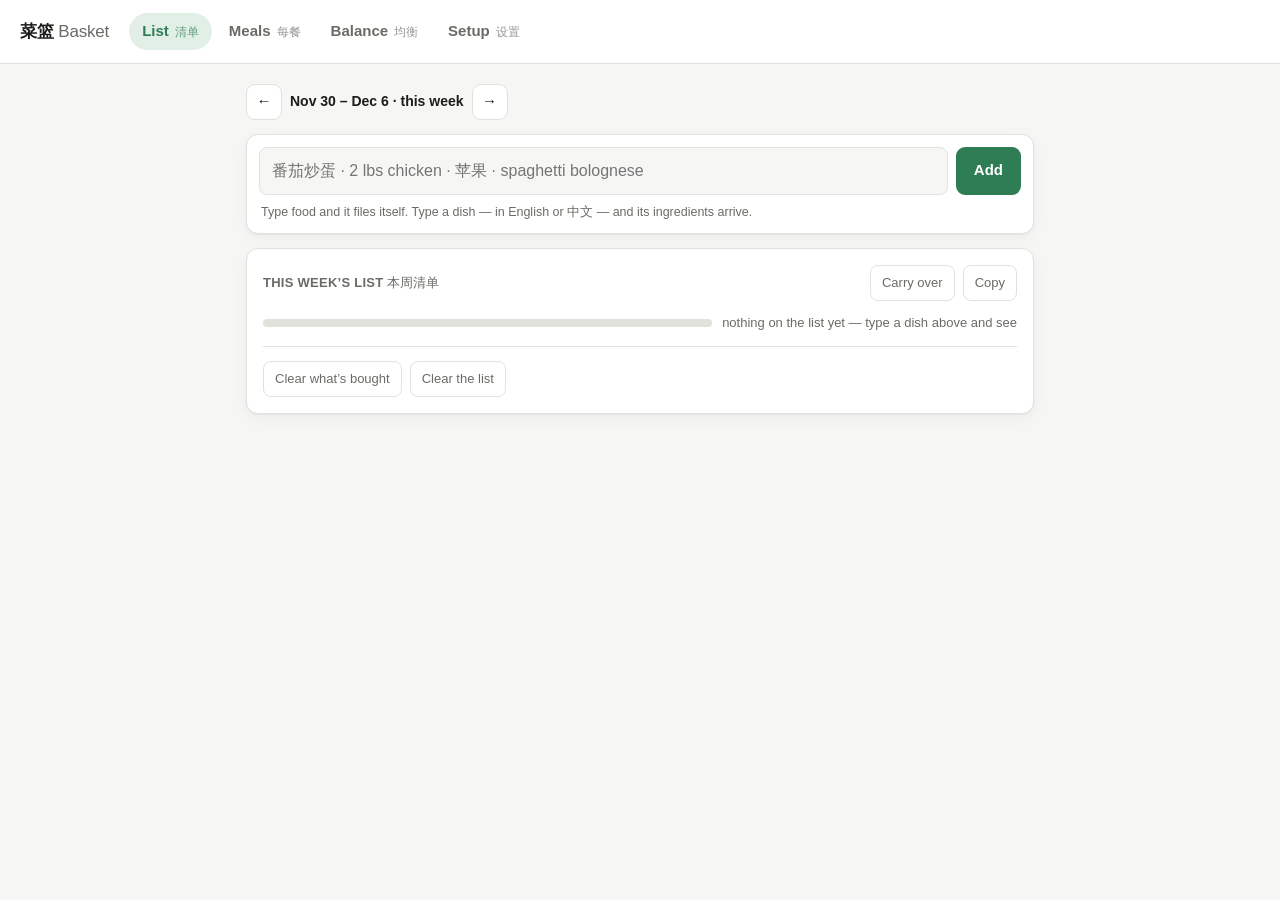
==== grocery/basket-standalone.html @ 5fa89d5d "Add 菜篮 Basket: a self-sorting weekly grocery list with meal balance A phone-first grocery list that " ====
<!doctype html>
<html lang="en">
<head>
<meta charset="utf-8">
<meta name="viewport" content="width=device-width, initial-scale=1, viewport-fit=cover">
<meta name="theme-color" content="#f6f6f4">
<title>菜篮 Basket — weekly grocery list &amp; balance</title>
<style>
/* ── tokens ─────────────────────────────────────────────── */
:root {
  color-scheme: light dark;
  --bg:        #f6f6f4;
  --panel:     #ffffff;
  --ink:       #1c1c1a;
  --ink-soft:  #6b6b66;
  --line:      #e2e2dd;
  --accent:    #2f7d55;
  --accent-sf: #e2efe7;
  --good:      #3f8f66;
  --warn:      #b8860b;
  --bad:       #b4453c;
  --radius:    12px;
  --shadow:    0 1px 2px rgba(0,0,0,.05), 0 4px 16px rgba(0,0,0,.04);
  --tabh:      0px;
}
@media (prefers-color-scheme: dark) {
  :root {
    --bg:       #12140f;
    --panel:    #1b1d18;
    --ink:      #eceade;
    --ink-soft: #97998d;
    --line:     #31342b;
    --accent:   #6fc292;
    --accent-sf:#22301f;
    --good:     #6fbf92;
    --warn:     #d9ae4a;
    --bad:      #e0776c;
    --shadow:   0 1px 2px rgba(0,0,0,.3), 0 4px 16px rgba(0,0,0,.25);
  }
}

* { box-sizing: border-box; }
body {
  margin: 0;
  background: var(--bg);
  color: var(--ink);
  font: 15px/1.5 ui-sans-serif, -apple-system, "Segoe UI", Inter, "PingFang SC",
        "Hiragino Sans GB", "Microsoft YaHei", Roboto, sans-serif;
  -webkit-font-smoothing: antialiased;
  -webkit-text-size-adjust: 100%;
}
.zh { color: var(--ink-soft); font-weight: 400; }

/* ── top bar ────────────────────────────────────────────── */
.topbar {
  display: flex; align-items: center; gap: 20px;
  padding: 13px 20px;
  border-bottom: 1px solid var(--line);
  background: var(--panel);
  position: sticky; top: 0; z-index: 20;
}
.brand { font-weight: 650; letter-spacing: -.01em; font-size: 17px; }
.brand span { color: var(--ink-soft); font-weight: 500; }
.tabs { display: flex; gap: 4px; }
.tab {
  border: 0; background: transparent; color: var(--ink-soft);
  padding: 7px 13px; border-radius: 999px; cursor: pointer;
  font: inherit; font-weight: 500; display: flex; align-items: baseline; gap: 6px;
}
.tab i { font-style: normal; font-size: 12px; opacity: .7; }
.tab:hover { color: var(--ink); background: var(--bg); }
.tab.is-active { background: var(--accent-sf); color: var(--accent); }

main { max-width: 820px; margin: 0 auto; padding: 20px 16px calc(90px + var(--tabh)); }
.view { display: none; }
.view.is-active { display: block; }

/* ── shared bits ────────────────────────────────────────── */
.card {
  background: var(--panel);
  border: 1px solid var(--line);
  border-radius: var(--radius);
  padding: 16px;
  margin-bottom: 14px;
  box-shadow: var(--shadow);
}
.cardhead {
  display: flex; align-items: center; justify-content: space-between;
  gap: 10px; margin-bottom: 12px; flex-wrap: wrap;
}
.cardhead h2 {
  margin: 0; font-size: 13px; font-weight: 600; letter-spacing: .02em;
  text-transform: uppercase; color: var(--ink-soft);
}
.cardhead h2 .zh { text-transform: none; letter-spacing: 0; }
.cardhead-actions { display: flex; gap: 8px; flex-wrap: wrap; align-items: center; }
.listfoot { margin-top: 14px; padding-top: 14px; border-top: 1px solid var(--line); }
h1 { font-size: 22px; margin: 0; letter-spacing: -.02em; }
.sub { color: var(--ink-soft); margin: 4px 0 0; font-size: 14px; }
.muted { color: var(--ink-soft); font-size: 13px; }
.spacer { flex: 1; }
details summary { cursor: pointer; color: var(--ink-soft); font-size: 13px; }

button, input, textarea, select { font: inherit; color: inherit; }
input, select, textarea {
  background: var(--bg); border: 1px solid var(--line);
  border-radius: 8px; padding: 8px 10px;
}
.icon {
  width: 36px; height: 36px; border-radius: 9px; cursor: pointer; flex: none;
  border: 1px solid var(--line); background: var(--panel);
}
.icon:hover { background: var(--bg); }
.chip {
  border: 1px solid var(--line); background: var(--panel); color: var(--ink-soft);
  padding: 7px 13px; border-radius: 999px; cursor: pointer; font-weight: 500; font-size: 13px;
}
.chip:hover { color: var(--ink); }
.ghost {
  border: 1px solid var(--line); background: transparent; color: var(--ink-soft);
  padding: 7px 11px; border-radius: 8px; cursor: pointer; font-size: 13px; font-weight: 500;
}
.ghost:hover { color: var(--ink); background: var(--bg); }
.ghost.danger:hover { color: var(--bad); border-color: var(--bad); }
.filelabel { display: inline-block; }

.weeknav { display: flex; align-items: center; gap: 8px; margin-bottom: 14px; flex-wrap: wrap; }
.weeklabel { font-weight: 600; font-size: 14px; }
.dayhead { margin: 16px 0 14px; }

.bar { height: 8px; border-radius: 999px; background: var(--line); overflow: hidden; position: relative; }
.bar > i { display: block; height: 100%; border-radius: 999px; background: var(--accent); }
.bar > u {
  position: absolute; top: -2px; width: 2px; height: 12px;
  background: var(--ink-soft); opacity: .55; text-decoration: none;
}
.dot { width: 9px; height: 9px; border-radius: 50%; flex: none; background: var(--line); }
.gdot { width: 8px; height: 8px; border-radius: 50%; display: inline-block; flex: none; }

/* ── add bar ────────────────────────────────────────────── */
.addbar {
  background: var(--panel); border: 1px solid var(--line); border-radius: var(--radius);
  padding: 12px; margin-bottom: 14px; box-shadow: var(--shadow);
  position: sticky; top: 62px; z-index: 15;
}
.addrow { display: flex; gap: 8px; }
.addrow input { flex: 1; min-width: 0; font-size: 16px; padding: 11px 12px; }
.add {
  border: 0; background: var(--accent); color: #fff; font-weight: 600;
  padding: 0 18px; border-radius: 9px; cursor: pointer; flex: none;
}
.add:active { transform: translateY(1px); }
.addhint { margin: 8px 2px 0; font-size: 12.5px; color: var(--ink-soft); }
.suggests { display: flex; gap: 6px; overflow-x: auto; margin-top: 9px; padding-bottom: 2px; }
.suggests:empty { display: none; }
.sug {
  flex: none; display: flex; flex-direction: column; align-items: flex-start; gap: 1px;
  border: 1px solid var(--line); background: var(--bg); border-radius: 9px;
  padding: 6px 10px; cursor: pointer; line-height: 1.25; text-align: left;
}
.sug b { font-size: 13.5px; font-weight: 550; }
.sug i { font-style: normal; font-size: 11px; color: var(--ink-soft); }

/* ── the list ───────────────────────────────────────────── */
.listmeta { display: flex; align-items: center; gap: 10px; margin-bottom: 6px; }
.listmeta .bar { flex: 1; }
.aisle { margin-top: 16px; }
.aislehead {
  display: flex; align-items: baseline; gap: 7px;
  padding-bottom: 5px; border-bottom: 1px solid var(--line);
}
.aislehead h3 { margin: 0; font-size: 13px; font-weight: 650; letter-spacing: .01em; }
.aislehead .zh { font-size: 12px; }
.aislehead .count { margin-left: auto; font-size: 12px; color: var(--ink-soft); font-variant-numeric: tabular-nums; }

.items { list-style: none; margin: 0; padding: 0; }
.item {
  display: grid;
  grid-template-columns: 22px 1fr 64px 28px;
  gap: 9px; align-items: center;
  padding: 7px 0; border-bottom: 1px solid var(--line);
}
.item:last-child { border-bottom: 0; }
.item > input[type=checkbox] {
  width: 20px; height: 20px; padding: 0; accent-color: var(--accent); cursor: pointer;
}
.imid { min-width: 0; }
.iname {
  width: 100%; border: 0; background: transparent; padding: 3px 2px;
  font-weight: 500; border-radius: 6px;
}
.iname:focus { background: var(--bg); outline: 1px solid var(--line); }
.isub { display: flex; align-items: center; gap: 6px; flex-wrap: wrap; padding: 0 3px 2px; font-size: 12px; color: var(--ink-soft); }
.isub .from { font-style: italic; }
.isub .note { color: var(--accent); }
.iqty { width: 100%; text-align: right; padding: 5px 7px; font-size: 13px; }
.imore {
  width: 28px; height: 28px; border-radius: 7px; border: 1px solid transparent;
  background: transparent; color: var(--ink-soft); cursor: pointer; line-height: 1;
}
.imore:hover { border-color: var(--line); color: var(--ink); }
.item.is-got .iname { color: var(--ink-soft); text-decoration: line-through; }
.item.is-got .isub { opacity: .6; }

.ipanel { display: none; grid-column: 1 / -1; padding: 8px 0 10px; }
.ipanel.open { display: block; }
.prow { display: flex; align-items: center; gap: 10px; margin-bottom: 9px; flex-wrap: wrap; }
.prow > label { font-size: 12px; color: var(--ink-soft); width: 82px; flex: none; }
.prow select, .prow > input { flex: 1; min-width: 140px; font-size: 14px; }
.gchips { display: flex; gap: 5px; flex-wrap: wrap; flex: 1; }
.gchip {
  border: 1px solid var(--line); background: transparent; color: var(--ink-soft);
  border-radius: 999px; padding: 4px 9px; font-size: 12px; cursor: pointer;
}
.gchip.on { border-color: var(--gc); color: var(--gc); background: color-mix(in srgb, var(--gc) 12%, transparent); }

/* ── meals ──────────────────────────────────────────────── */
.daychips { display: flex; gap: 6px; overflow-x: auto; padding-bottom: 4px; }
.daychip {
  flex: 1 0 auto; min-width: 58px; display: flex; flex-direction: column; align-items: center; gap: 2px;
  border: 1px solid var(--line); background: var(--panel); border-radius: 10px;
  padding: 8px 6px; cursor: pointer;
}
.daychip b { font-size: 13px; font-weight: 600; }
.daychip i { font-style: normal; font-size: 11px; color: var(--ink-soft); }
.daychip .dots { display: flex; gap: 3px; margin-top: 2px; }
.daychip .dot { width: 6px; height: 6px; }
.daychip.is-today { border-color: var(--accent); }
.daychip.is-active { background: var(--accent-sf); border-color: transparent; }
.daychip.is-active b { color: var(--accent); }

.meal .badges { display: flex; gap: 5px; }
.badge {
  font-size: 11px; padding: 3px 8px; border-radius: 999px;
  border: 1px solid var(--line); color: var(--ink-soft);
}
.badge.on { border-color: var(--gc); color: var(--gc); background: color-mix(in srgb, var(--gc) 12%, transparent); }
.entries { list-style: none; margin: 0; padding: 0; }
.entries:empty { display: none; }
.entry {
  display: grid; grid-template-columns: 1fr auto 30px 30px; gap: 6px; align-items: center;
  padding: 4px 0; border-bottom: 1px solid var(--line);
}
.etext { border: 0; background: transparent; padding: 5px 3px; border-radius: 6px; width: 100%; }
.etext:focus { background: var(--bg); outline: 1px solid var(--line); }
.edots { display: flex; gap: 3px; }
.edots .unknown { font-size: 11px; color: var(--ink-soft); }
.esmall {
  width: 28px; height: 28px; border-radius: 7px; border: 1px solid transparent;
  background: transparent; color: var(--ink-soft); cursor: pointer; line-height: 1; font-size: 15px;
}
.esmall:hover { border-color: var(--line); color: var(--ink); }
.mealadd { display: flex; gap: 7px; margin-top: 10px; }
.mealadd input { flex: 1; min-width: 0; font-size: 16px; }
.mealadd .add { padding: 0 15px; font-size: 17px; }

/* ── balance ────────────────────────────────────────────── */
.scorecard { display: flex; align-items: center; gap: 18px; }
.scorering {
  width: 92px; height: 92px; border-radius: 50%; flex: none; position: relative;
  display: grid; place-items: center;
  background: conic-gradient(var(--accent) calc(var(--p) * 1%), var(--line) 0);
}
.scorering::before {
  content: ""; position: absolute; width: 72px; height: 72px;
  border-radius: 50%; background: var(--panel);
}
.scorering span { position: relative; font-size: 20px; font-weight: 650; font-variant-numeric: tabular-nums; }
.scoretext { min-width: 0; }

.cats { display: flex; flex-direction: column; gap: 13px; }
.cat .catrow { display: flex; align-items: baseline; justify-content: space-between; gap: 10px; margin-bottom: 6px; }
.cat .catname { font-weight: 550; display: flex; align-items: center; gap: 7px; font-size: 14px; }
.cat .catnum { font-size: 12.5px; color: var(--ink-soft); font-variant-numeric: tabular-nums; white-space: nowrap; }
.cat .catnum b { color: var(--ink); }
.cat .delta { font-size: 12px; margin-top: 5px; }
.delta.over  { color: var(--good); }
.delta.under { color: var(--bad); }

.heat {
  display: grid; grid-template-columns: 40px repeat(7, 1fr); gap: 3px;
  font-variant-numeric: tabular-nums;
}
.hcol { font-size: 10.5px; color: var(--ink-soft); text-align: center; text-transform: uppercase; letter-spacing: .03em; }
.hcol.is-today { color: var(--accent); font-weight: 650; }
.hrow { font-size: 11px; color: var(--ink-soft); display: flex; align-items: center; }
.hcell {
  aspect-ratio: 1 / 1; border-radius: 6px; background: var(--bg);
  border: 1px solid var(--line); display: grid; place-items: center;
  font-size: 11px; cursor: pointer;
}
.hcell.future { opacity: .35; }
.mealstats { margin-top: 12px; padding-top: 12px; border-top: 1px solid var(--line); font-size: 13px; }
.mstat { margin-bottom: 3px; }

.advicelist { margin: 0; padding-left: 20px; }
.advicelist li { margin-bottom: 10px; }
.advicelist li:last-child { margin-bottom: 0; }

/* ── setup ──────────────────────────────────────────────── */
.goals { display: grid; grid-template-columns: repeat(auto-fit, minmax(148px, 1fr)); gap: 11px; margin-top: 12px; }
.goal { display: flex; flex-direction: column; gap: 5px; }
.goal label { font-size: 12.5px; color: var(--ink-soft); display: flex; align-items: center; gap: 7px; }
.teach { padding: 10px 0; border-bottom: 1px solid var(--line); }
.teach:last-child { border-bottom: 0; }
.teach b { display: block; margin-bottom: 6px; }
.teach select { margin-bottom: 7px; width: 100%; }
.dishlist { display: flex; flex-wrap: wrap; gap: 6px; margin-top: 10px; }

/* ── toast ──────────────────────────────────────────────── */
.toast {
  position: fixed; left: 50%; bottom: calc(20px + var(--tabh));
  transform: translate(-50%, 12px);
  background: var(--ink); color: var(--bg);
  padding: 10px 16px; border-radius: 999px; font-size: 13.5px; font-weight: 500;
  opacity: 0; pointer-events: none; transition: opacity .18s, transform .18s;
  z-index: 40; max-width: 90vw; text-align: center;
}
.toast.show { opacity: .95; transform: translate(-50%, 0); }

/* ── phone ──────────────────────────────────────────────── */
@media (max-width: 640px) {
  :root { --tabh: calc(56px + env(safe-area-inset-bottom, 0px)); }
  .topbar { padding: 11px 16px; }
  .tabs {
    position: fixed; left: 0; right: 0; bottom: 0; z-index: 30;
    background: var(--panel); border-top: 1px solid var(--line);
    padding: 6px 4px calc(6px + env(safe-area-inset-bottom, 0px));
    gap: 0;
  }
  .tab {
    flex: 1; flex-direction: column; align-items: center; gap: 1px;
    padding: 5px 2px; border-radius: 10px; font-size: 12px;
  }
  .tab i { font-size: 10px; }
  main { padding: 16px 13px calc(28px + var(--tabh)); }
  .addbar { top: 56px; }
  .card { padding: 14px; }
  h1 { font-size: 20px; }
  input, select, textarea { font-size: 16px; }
  .iqty, .ghost, .chip { font-size: 13px; }
  .item { grid-template-columns: 22px 1fr 56px 26px; gap: 7px; }
  .heat { grid-template-columns: 32px repeat(7, 1fr); gap: 2px; }
  .hcell { font-size: 10px; border-radius: 5px; }
  .scorecard { gap: 14px; }
  .scorering { width: 78px; height: 78px; }
  .scorering::before { width: 62px; height: 62px; }
  .prow > label { width: 100%; }
}
@media (max-width: 380px) {
  .cat .catnum { font-size: 11.5px; }
  .daychip { min-width: 48px; }
}

/* ── folded seasonings ──────────────────────────────────── */
.staples {
  display: flex; align-items: center; gap: 10px; flex-wrap: wrap;
  margin-top: 14px; padding-top: 12px; border-top: 1px dashed var(--line);
  font-size: 12.5px; color: var(--ink-soft);
}
.staples:empty { display: none; }
.staples span { flex: 1; min-width: 180px; }
.hrow .zh { white-space: nowrap; }

</style>
</head>
<body>

<header class="topbar">
  <div class="brand">菜篮 <span>Basket</span></div>
  <nav class="tabs" id="tabs">
    <button class="tab is-active" data-view="list"><b>List</b><i>清单</i></button>
    <button class="tab" data-view="meals"><b>Meals</b><i>每餐</i></button>
    <button class="tab" data-view="week"><b>Balance</b><i>均衡</i></button>
    <button class="tab" data-view="setup"><b>Setup</b><i>设置</i></button>
  </nav>
</header>

<main>

<!-- ─────────────────────────── LIST ─────────────────────────── -->
<section id="view-list" class="view is-active">

  <div class="weeknav">
    <button class="icon" id="weekPrev" title="Previous week">&larr;</button>
    <span class="weeklabel" id="weekLabel">—</span>
    <button class="icon" id="weekNext" title="Next week">&rarr;</button>
    <div class="spacer"></div>
    <button class="chip" id="goThisWeek">This week 本周</button>
  </div>

  <div class="addbar">
    <div class="addrow">
      <input id="addInput" type="text" autocomplete="off" enterkeyhint="done"
             placeholder="番茄炒蛋 · 2 lbs chicken · 苹果 · spaghetti bolognese">
      <button class="add" id="addBtn">Add</button>
    </div>
    <p class="addhint" id="addHint">Type food and it files itself. Type a dish — in English or 中文 — and its ingredients arrive.</p>
    <div class="suggests" id="suggests"></div>
  </div>

  <div class="card">
    <div class="cardhead">
      <h2>This week&rsquo;s list <span class="zh">本周清单</span></h2>
      <div class="cardhead-actions">
        <button class="ghost" id="carryOver" title="Bring last week's unbought items forward">Carry over</button>
        <button class="ghost" id="copyList">Copy</button>
      </div>
    </div>
    <div class="listmeta">
      <div class="bar"><i id="listBar"></i></div>
      <span class="muted" id="listCount">nothing on the list yet</span>
    </div>
    <div id="sections"></div>
    <div class="staples" id="staples"></div>
    <div class="cardhead-actions listfoot">
      <button class="ghost" id="clearGot">Clear what&rsquo;s bought</button>
      <button class="ghost danger" id="clearAll">Clear the list</button>
    </div>
  </div>

</section>

<!-- ─────────────────────────── MEALS ────────────────────────── -->
<section id="view-meals" class="view">

  <div class="weeknav">
    <button class="icon" id="mWeekPrev" title="Previous week">&larr;</button>
    <span class="weeklabel" id="mWeekLabel">—</span>
    <button class="icon" id="mWeekNext" title="Next week">&rarr;</button>
    <div class="spacer"></div>
    <button class="chip" id="goToday">Today 今天</button>
  </div>

  <div class="daychips" id="dayChips"></div>

  <div class="dayhead">
    <h1 id="mealDayTitle">—</h1>
    <p class="sub" id="mealDaySub"></p>
  </div>

  <div id="mealList"></div>

  <div class="card">
    <div class="cardhead"><h2>Shopping <span class="zh">采购</span></h2></div>
    <p class="sub">Everything written on this day, turned into ingredients on this week&rsquo;s list.</p>
    <div class="cardhead-actions listfoot">
      <button class="ghost" id="dayToList">Send this day to the list</button>
      <button class="ghost" id="copyDay">Copy the day</button>
    </div>
  </div>

</section>

<!-- ────────────────────────── BALANCE ───────────────────────── -->
<section id="view-week" class="view">

  <div class="weeknav">
    <button class="icon" id="bWeekPrev" title="Previous week">&larr;</button>
    <span class="weeklabel" id="bWeekLabel">—</span>
    <button class="icon" id="bWeekNext" title="Next week">&rarr;</button>
    <div class="spacer"></div>
    <button class="chip" id="bThisWeek">This week 本周</button>
  </div>

  <div class="card scorecard">
    <div class="score">
      <div class="scorering" id="scoreRing"><span id="scorePct">0%</span></div>
    </div>
    <div class="scoretext">
      <h1 id="scoreHeadline">—</h1>
      <p class="sub" id="scoreSub"></p>
    </div>
  </div>

  <div class="card">
    <div class="cardhead"><h2>Every food group <span class="zh">六大类</span></h2></div>
    <div class="cats" id="balanceGroups"></div>
  </div>

  <div class="card">
    <div class="cardhead"><h2>The week, day by day <span class="zh">每日</span></h2></div>
    <div class="heat" id="balanceGrid"></div>
  </div>

  <div class="card">
    <div class="cardhead"><h2>Every meal <span class="zh">每餐</span></h2></div>
    <p class="sub">A meal is full when it carries vegetables, protein and a grain.</p>
    <div class="heat" id="mealMatrix"></div>
    <div class="mealstats" id="mealStats"></div>
  </div>

  <div class="card advice">
    <div class="cardhead">
      <h2>What to fix <span class="zh">下周建议</span></h2>
      <div class="cardhead-actions"><button class="ghost" id="copyReport">Copy report</button></div>
    </div>
    <ol class="advicelist" id="adviceList"></ol>
  </div>

</section>

<!-- ─────────────────────────── SETUP ────────────────────────── -->
<section id="view-setup" class="view">

  <div class="card">
    <div class="cardhead">
      <h2>Daily targets <span class="zh">每日目标</span></h2>
      <div class="cardhead-actions"><button class="ghost" id="resetTargets">Reset</button></div>
    </div>
    <p class="sub">Servings a day. The weekly goal is seven times these.</p>
    <div class="goals" id="targetInputs"></div>
  </div>

  <div class="card">
    <div class="cardhead"><h2>Teach it <span class="zh">自定义分类</span></h2></div>
    <p class="sub">Anything it filed under <b>Other</b> is listed here. Give it a section and its food groups once and it remembers.</p>
    <div id="teachList"></div>
  </div>

  <div class="card">
    <div class="cardhead"><h2>What it knows <span class="zh">词库</span></h2></div>
    <p class="sub" id="lexStats">—</p>
    <details>
      <summary>The dishes it can shop for</summary>
      <div class="dishlist" id="dishList"></div>
    </details>
  </div>

  <div class="card">
    <div class="cardhead"><h2>Backup <span class="zh">备份</span></h2></div>
    <p class="sub">Everything lives in this browser only. Export now and then.</p>
    <div class="cardhead-actions">
      <button class="ghost" id="exportData">Export JSON</button>
      <label class="ghost filelabel">Import JSON<input type="file" id="importData" accept="application/json" hidden></label>
      <button class="ghost danger" id="wipeData">Erase everything</button>
    </div>
  </div>

</section>

</main>

<div class="toast" id="toast"></div>

<script>
/* 菜篮 Basket — the knowledge layer.

   FOODS rows are [english names, 中文名, aisle, nutrition groups]. Names are
   comma-separated and the first one is canonical, so an item typed in either
   language finds the same food and lands in the same section. Groups drive the
   weekly balance; seasonings and cooking oil deliberately carry none, otherwise
   every stir-fry would score a serving of fat.

   RECIPES rows are [dish names, ingredients]. Ingredients are written the way
   you would say them out loud — the same parser that reads your typing reads
   them, so "2 番茄" and "2 tomatoes" both resolve to the tomato entry. */

/* ── aisles, in the order you walk the shop ─────────────────── */
const AISLES = [
  { id: 'fruit',   en: 'Fruit',             zh: '水果' },
  { id: 'veg',     en: 'Vegetables',        zh: '蔬菜' },
  { id: 'arom',    en: 'Herbs & aromatics', zh: '葱姜蒜香草' },
  { id: 'meat',    en: 'Meat & poultry',    zh: '肉类' },
  { id: 'sea',     en: 'Seafood',           zh: '海鲜水产' },
  { id: 'dairy',   en: 'Eggs & dairy',      zh: '蛋 · 奶制品' },
  { id: 'soy',     en: 'Tofu & soy',        zh: '豆制品' },
  { id: 'grain',   en: 'Grains & noodles',  zh: '米面主食' },
  { id: 'bake',    en: 'Bakery',            zh: '面包烘焙' },
  { id: 'bean',    en: 'Beans & nuts',      zh: '干豆坚果' },
  { id: 'pantry',  en: 'Pantry & sauces',   zh: '调料酱汁' },
  { id: 'spice',   en: 'Spices & dry goods',zh: '香料干货' },
  { id: 'frozen',  en: 'Frozen',            zh: '冷冻' },
  { id: 'drink',   en: 'Drinks',            zh: '饮品' },
  { id: 'home',    en: 'Household',         zh: '家居日用' },
  { id: 'other',   en: 'Other',             zh: '其他' },
];

/* ── the six things a balanced day needs ────────────────────── */
const GROUPS = [
  { id: 'veg',     en: 'Vegetables',  zh: '蔬菜',     short: '蔬菜', color: '#3fb27f', perDay: 3 },
  { id: 'fruit',   en: 'Fruit',       zh: '水果',     short: '水果', color: '#e0705a', perDay: 2 },
  { id: 'grain',   en: 'Grains',      zh: '主食',     short: '主食', color: '#d9a441', perDay: 3 },
  { id: 'protein', en: 'Protein',     zh: '蛋白质',   short: '蛋白', color: '#4f8ff7', perDay: 3 },
  { id: 'dairy',   en: 'Dairy',       zh: '奶制品',   short: '奶类', color: '#8f7ee0', perDay: 1 },
  { id: 'fat',     en: 'Nuts & fats', zh: '坚果油脂', short: '油脂', color: '#a08767', perDay: 1 },
];

/* the three a single meal is judged on */
const CORE_GROUPS = ['veg', 'protein', 'grain'];

const MEALS = [
  { id: 'breakfast', en: 'Breakfast', zh: '早餐' },
  { id: 'lunch',     en: 'Lunch',     zh: '午餐' },
  { id: 'dinner',    en: 'Dinner',    zh: '晚餐' },
  { id: 'snack',     en: 'Snacks',    zh: '加餐', optional: true },
];

/* ── the pantry itself ──────────────────────────────────────── */
const FOODS = [
  /* fruit */
  ['apple', '苹果', 'fruit', 'fruit'],
  ['banana', '香蕉', 'fruit', 'fruit'],
  ['orange', '橙子,橙,柳丁', 'fruit', 'fruit'],
  ['mandarin,tangerine', '橘子,桔子,砂糖橘', 'fruit', 'fruit'],
  ['grapefruit,pomelo', '西柚,葡萄柚,柚子', 'fruit', 'fruit'],
  ['lemon', '柠檬', 'fruit', 'fruit'],
  ['lime', '青柠', 'fruit', 'fruit'],
  ['grape', '葡萄,提子', 'fruit', 'fruit'],
  ['strawberry', '草莓', 'fruit', 'fruit'],
  ['blueberry', '蓝莓', 'fruit', 'fruit'],
  ['raspberry', '树莓,覆盆子', 'fruit', 'fruit'],
  ['blackberry', '黑莓', 'fruit', 'fruit'],
  ['watermelon', '西瓜', 'fruit', 'fruit'],
  ['melon,cantaloupe', '哈密瓜,甜瓜', 'fruit', 'fruit'],
  ['pineapple', '菠萝,凤梨', 'fruit', 'fruit'],
  ['mango', '芒果', 'fruit', 'fruit'],
  ['peach', '桃子,水蜜桃,黄桃', 'fruit', 'fruit'],
  ['pear', '梨,梨子,雪梨', 'fruit', 'fruit'],
  ['plum', '李子,布林', 'fruit', 'fruit'],
  ['cherry', '樱桃,车厘子', 'fruit', 'fruit'],
  ['kiwi,kiwifruit', '猕猴桃,奇异果', 'fruit', 'fruit'],
  ['pomegranate', '石榴', 'fruit', 'fruit'],
  ['persimmon', '柿子', 'fruit', 'fruit'],
  ['lychee', '荔枝', 'fruit', 'fruit'],
  ['longan', '龙眼,桂圆', 'fruit', 'fruit'],
  ['dragon fruit', '火龙果', 'fruit', 'fruit'],
  ['papaya', '木瓜', 'fruit', 'fruit'],
  ['guava', '番石榴,芭乐', 'fruit', 'fruit'],
  ['apricot', '杏,杏子', 'fruit', 'fruit'],
  ['fig', '无花果', 'fruit', 'fruit'],
  ['coconut', '椰子', 'fruit', 'fat'],
  ['avocado', '牛油果,鳄梨', 'fruit', 'fruit fat'],
  ['red date,jujube', '红枣,大枣', 'fruit', 'fruit'],
  ['raisin', '葡萄干', 'fruit', 'fruit'],
  ['dried cranberry', '蔓越莓干', 'fruit', 'fruit'],

  /* vegetables */
  ['tomato', '番茄,西红柿', 'veg', 'veg'],
  ['cherry tomato', '圣女果,小番茄', 'veg', 'veg'],
  ['cucumber', '黄瓜,青瓜', 'veg', 'veg'],
  ['carrot', '胡萝卜', 'veg', 'veg'],
  ['potato', '土豆,马铃薯', 'veg', 'veg grain'],
  ['sweet potato', '红薯,地瓜,番薯', 'veg', 'veg grain'],
  ['onion', '洋葱', 'veg', 'veg'],
  ['bell pepper,capsicum', '彩椒,甜椒,柿子椒', 'veg', 'veg'],
  ['green pepper', '青椒', 'veg', 'veg'],
  ['chili pepper,chilli,chili', '辣椒,小米椒,尖椒', 'veg', 'veg'],
  ['broccoli', '西兰花,西蓝花', 'veg', 'veg'],
  ['cauliflower', '花菜,菜花,有机花菜', 'veg', 'veg'],
  ['cabbage', '卷心菜,包菜,圆白菜', 'veg', 'veg'],
  ['napa cabbage', '大白菜', 'veg', 'veg'],
  ['bok choy,pak choi', '小白菜,青菜,上海青', 'veg', 'veg'],
  ['baby bok choy', '娃娃菜', 'veg', 'veg'],
  ['choy sum', '菜心', 'veg', 'veg'],
  ['chinese broccoli,gai lan', '芥兰,芥蓝', 'veg', 'veg'],
  ['spinach', '菠菜', 'veg', 'veg'],
  ['lettuce', '生菜', 'veg', 'veg'],
  ['romaine', '罗马生菜', 'veg', 'veg'],
  ['kale', '羽衣甘蓝', 'veg', 'veg'],
  ['arugula,rocket', '芝麻菜', 'veg', 'veg'],
  ['celery', '芹菜,西芹', 'veg', 'veg'],
  ['asparagus', '芦笋', 'veg', 'veg'],
  ['zucchini,courgette', '西葫芦', 'veg', 'veg'],
  ['eggplant,aubergine', '茄子', 'veg', 'veg'],
  ['pumpkin', '南瓜', 'veg', 'veg'],
  ['winter melon', '冬瓜', 'veg', 'veg'],
  ['bitter melon', '苦瓜', 'veg', 'veg'],
  ['luffa,silk squash', '丝瓜', 'veg', 'veg'],
  ['chayote', '佛手瓜', 'veg', 'veg'],
  ['green bean,string bean', '四季豆,豆角,长豆角', 'veg', 'veg'],
  ['snow pea', '荷兰豆', 'veg', 'veg'],
  ['sugar snap pea', '甜豆', 'veg', 'veg'],
  ['pea,green pea', '豌豆,青豆', 'veg', 'veg protein'],
  ['corn,sweetcorn', '玉米,甜玉米', 'veg', 'veg grain'],
  ['mushroom,button mushroom', '蘑菇,口蘑', 'veg', 'veg'],
  ['shiitake', '香菇,冬菇', 'veg', 'veg'],
  ['enoki', '金针菇', 'veg', 'veg'],
  ['king oyster mushroom', '杏鲍菇', 'veg', 'veg'],
  ['oyster mushroom', '平菇', 'veg', 'veg'],
  ['wood ear', '木耳,黑木耳', 'veg', 'veg'],
  ['bean sprout', '豆芽,绿豆芽,黄豆芽', 'veg', 'veg'],
  ['pea shoot', '豆苗', 'veg', 'veg'],
  ['lotus root', '莲藕,藕', 'veg', 'veg'],
  ['bamboo shoot', '竹笋,笋', 'veg', 'veg'],
  ['water chestnut', '荸荠,马蹄', 'veg', 'veg'],
  ['taro', '芋头', 'veg', 'veg grain'],
  ['chinese yam', '山药', 'veg', 'veg'],
  ['daikon,white radish', '白萝卜,萝卜', 'veg', 'veg'],
  ['beetroot,beet', '甜菜根', 'veg', 'veg'],
  ['okra', '秋葵', 'veg', 'veg'],
  ['brussels sprout', '抱子甘蓝', 'veg', 'veg'],
  ['celtuce', '莴笋', 'veg', 'veg'],
  ['amaranth greens', '苋菜', 'veg', 'veg'],
  ['garlic sprout,garlic scape', '蒜苗,蒜薹', 'veg', 'veg'],
  ['chinese chives', '韭菜', 'veg', 'veg'],
  ['watercress', '西洋菜', 'veg', 'veg'],
  ['seaweed,nori', '紫菜,海苔', 'veg', 'veg'],
  ['kelp', '海带', 'veg', 'veg'],
  ['pickled mustard greens', '酸菜', 'veg', 'veg'],
  ['preserved vegetable', '榨菜,梅干菜', 'veg', 'veg'],
  ['olive', '橄榄', 'veg', 'fat'],

  /* aromatics + herbs */
  ['garlic', '大蒜,蒜,蒜头,蒜瓣', 'arom', ''],
  ['ginger', '生姜,姜', 'arom', ''],
  ['scallion,spring onion,green onion', '葱,小葱,香葱,大葱', 'arom', ''],
  ['shallot', '红葱头', 'arom', ''],
  ['leek', '韭葱', 'arom', ''],
  ['cilantro,coriander', '香菜,芫荽', 'arom', ''],
  ['parsley', '欧芹', 'arom', ''],
  ['basil', '罗勒,九层塔', 'arom', ''],
  ['mint', '薄荷', 'arom', ''],
  ['rosemary', '迷迭香', 'arom', ''],
  ['thyme', '百里香', 'arom', ''],
  ['dill', '莳萝', 'arom', ''],
  ['lemongrass', '香茅', 'arom', ''],

  /* meat */
  ['chicken', '鸡肉,鸡', 'meat', 'protein'],
  ['chicken breast', '鸡胸肉,鸡胸', 'meat', 'protein'],
  ['chicken thigh', '鸡腿肉,鸡腿,琵琶腿', 'meat', 'protein'],
  ['chicken wing', '鸡翅,鸡翅膀', 'meat', 'protein'],
  ['whole chicken', '整鸡,三黄鸡', 'meat', 'protein'],
  ['chicken feet', '鸡爪,凤爪', 'meat', 'protein'],
  ['pork', '猪肉', 'meat', 'protein'],
  ['pork belly', '五花肉', 'meat', 'protein'],
  ['pork loin,pork tenderloin', '里脊,猪里脊,通脊', 'meat', 'protein'],
  ['ground pork,minced pork', '猪肉末,肉末,肉馅,猪绞肉', 'meat', 'protein'],
  ['pork ribs', '排骨,肋排', 'meat', 'protein'],
  ['pork shoulder', '梅花肉', 'meat', 'protein'],
  ['beef', '牛肉', 'meat', 'protein'],
  ['ground beef,minced beef', '牛肉末,牛肉馅,牛绞肉', 'meat', 'protein'],
  ['steak', '牛排', 'meat', 'protein'],
  ['beef brisket', '牛腩', 'meat', 'protein'],
  ['beef shank', '牛腱,牛腱子', 'meat', 'protein'],
  ['lamb,mutton', '羊肉', 'meat', 'protein'],
  ['lamb chop', '羊排', 'meat', 'protein'],
  ['duck', '鸭肉,鸭', 'meat', 'protein'],
  ['bacon', '培根', 'meat', 'protein'],
  ['sausage', '香肠,腊肠,烤肠', 'meat', 'protein'],
  ['ham', '火腿', 'meat', 'protein'],
  ['pork liver', '猪肝', 'meat', 'protein'],
  ['tripe', '牛肚,毛肚', 'meat', 'protein'],
  ['meatball', '肉丸,丸子', 'meat', 'protein'],

  /* seafood */
  ['fish', '鱼', 'sea', 'protein'],
  ['salmon', '三文鱼,鲑鱼', 'sea', 'protein fat'],
  ['tuna', '金枪鱼,吞拿鱼', 'sea', 'protein'],
  ['cod', '鳕鱼', 'sea', 'protein'],
  ['sea bass', '鲈鱼', 'sea', 'protein'],
  ['tilapia', '罗非鱼', 'sea', 'protein'],
  ['grass carp', '草鱼', 'sea', 'protein'],
  ['crucian carp', '鲫鱼', 'sea', 'protein'],
  ['shrimp,prawn', '虾,基围虾,大虾,虾仁', 'sea', 'protein'],
  ['crab', '螃蟹,蟹', 'sea', 'protein'],
  ['squid', '鱿鱼', 'sea', 'protein'],
  ['clam', '蛤蜊,花甲', 'sea', 'protein'],
  ['mussel', '青口,贻贝', 'sea', 'protein'],
  ['scallop', '扇贝,带子', 'sea', 'protein'],
  ['oyster', '生蚝,牡蛎', 'sea', 'protein'],
  ['dried shrimp', '虾米,虾皮', 'sea', 'protein'],
  ['fish ball', '鱼丸', 'sea', 'protein'],
  ['eel', '鳗鱼', 'sea', 'protein'],

  /* eggs + dairy */
  ['egg', '鸡蛋,蛋', 'dairy', 'protein'],
  ['quail egg', '鹌鹑蛋', 'dairy', 'protein'],
  ['century egg', '皮蛋', 'dairy', 'protein'],
  ['salted duck egg', '咸鸭蛋', 'dairy', 'protein'],
  ['milk', '牛奶,鲜奶', 'dairy', 'dairy'],
  ['yogurt', '酸奶', 'dairy', 'dairy'],
  ['greek yogurt', '希腊酸奶', 'dairy', 'dairy protein'],
  ['cheese', '奶酪,芝士', 'dairy', 'dairy'],
  ['cheddar', '切达奶酪', 'dairy', 'dairy'],
  ['mozzarella', '马苏里拉', 'dairy', 'dairy'],
  ['parmesan', '帕玛森,芝士粉', 'dairy', 'dairy'],
  ['cream cheese', '奶油奶酪', 'dairy', 'dairy'],
  ['cream,heavy cream', '淡奶油', 'dairy', 'dairy fat'],
  ['sour cream', '酸奶油', 'dairy', 'dairy'],
  ['butter', '黄油', 'dairy', 'fat'],
  ['condensed milk', '炼乳', 'dairy', 'dairy'],
  ['oat milk', '燕麦奶', 'dairy', 'grain'],
  ['almond milk', '杏仁奶', 'dairy', 'fat'],

  /* soy */
  ['tofu', '豆腐', 'soy', 'protein'],
  ['firm tofu', '老豆腐,北豆腐', 'soy', 'protein'],
  ['silken tofu', '嫩豆腐,内酯豆腐', 'soy', 'protein'],
  ['fried tofu puff', '油豆腐,豆泡', 'soy', 'protein'],
  ['dried tofu', '豆干,香干', 'soy', 'protein'],
  ['tofu skin', '腐竹,豆皮', 'soy', 'protein'],
  ['tempeh', '天贝', 'soy', 'protein'],
  ['edamame', '毛豆', 'soy', 'protein veg'],
  ['soy milk', '豆浆', 'soy', 'protein'],

  /* grains + noodles */
  ['rice', '大米,白米,米饭,米', 'grain', 'grain'],
  ['jasmine rice', '香米', 'grain', 'grain'],
  ['brown rice', '糙米', 'grain', 'grain'],
  ['glutinous rice,sticky rice', '糯米', 'grain', 'grain'],
  ['quinoa', '藜麦', 'grain', 'grain protein'],
  ['oats,oatmeal,rolled oats', '燕麦,燕麦片', 'grain', 'grain'],
  ['millet', '小米', 'grain', 'grain'],
  ['barley', '大麦,薏米', 'grain', 'grain'],
  ['flour', '面粉', 'grain', 'grain'],
  ['noodles,noodle', '面条,挂面', 'grain', 'grain'],
  ['ramen', '拉面', 'grain', 'grain'],
  ['udon', '乌冬面', 'grain', 'grain'],
  ['rice noodles', '米粉,河粉,粿条', 'grain', 'grain'],
  ['glass noodles,vermicelli', '粉丝,细粉,红薯粉', 'grain', 'grain'],
  ['pasta,spaghetti', '意面,意大利面,意粉', 'grain', 'grain'],
  ['penne', '通心粉', 'grain', 'grain'],
  ['lasagna sheets', '千层面皮', 'grain', 'grain'],
  ['couscous', '古斯米', 'grain', 'grain'],
  ['dumpling wrappers', '饺子皮', 'grain', 'grain'],
  ['wonton wrappers', '馄饨皮', 'grain', 'grain'],
  ['spring roll wrappers', '春卷皮', 'grain', 'grain'],
  ['tortilla', '墨西哥饼皮,玉米饼', 'grain', 'grain'],
  ['cereal', '麦片', 'grain', 'grain'],
  ['breadcrumbs', '面包糠', 'grain', 'grain'],

  /* bakery */
  ['bread', '面包', 'bake', 'grain'],
  ['whole wheat bread', '全麦面包', 'bake', 'grain'],
  ['toast,sliced bread', '吐司', 'bake', 'grain'],
  ['steamed bun,mantou', '馒头', 'bake', 'grain'],
  ['bagel', '贝果', 'bake', 'grain'],
  ['croissant', '可颂,牛角包', 'bake', 'grain fat'],
  ['pita', '皮塔饼', 'bake', 'grain'],
  ['cake', '蛋糕', 'bake', 'grain'],
  ['scallion pancake', '葱油饼', 'bake', 'grain'],

  /* beans + nuts */
  ['black bean', '黑豆', 'bean', 'protein'],
  ['kidney bean', '芸豆,红腰豆', 'bean', 'protein'],
  ['chickpea', '鹰嘴豆', 'bean', 'protein'],
  ['lentil', '扁豆,小扁豆', 'bean', 'protein'],
  ['mung bean', '绿豆', 'bean', 'protein'],
  ['red bean,adzuki', '红豆', 'bean', 'protein'],
  ['soybean', '黄豆', 'bean', 'protein'],
  ['peanut', '花生', 'bean', 'fat protein'],
  ['almond', '杏仁', 'bean', 'fat'],
  ['walnut', '核桃', 'bean', 'fat'],
  ['cashew', '腰果', 'bean', 'fat'],
  ['pistachio', '开心果', 'bean', 'fat'],
  ['pine nut', '松子', 'bean', 'fat'],
  ['sesame seed', '芝麻', 'bean', 'fat'],
  ['sunflower seed', '瓜子,葵花籽', 'bean', 'fat'],
  ['pumpkin seed', '南瓜子', 'bean', 'fat'],
  ['chia seed', '奇亚籽', 'bean', 'fat'],
  ['flaxseed', '亚麻籽', 'bean', 'fat'],
  ['peanut butter', '花生酱', 'bean', 'fat protein'],

  /* pantry */
  ['soy sauce,light soy sauce', '生抽,酱油', 'pantry', ''],
  ['dark soy sauce', '老抽', 'pantry', ''],
  ['oyster sauce', '蚝油', 'pantry', ''],
  ['vinegar,rice vinegar', '米醋,醋', 'pantry', ''],
  ['black vinegar', '陈醋,香醋', 'pantry', ''],
  ['cooking wine,shaoxing wine', '料酒,黄酒,绍兴酒', 'pantry', ''],
  ['sesame oil', '香油,麻油', 'pantry', ''],
  ['cooking oil,vegetable oil,oil', '食用油,菜籽油,油', 'pantry', ''],
  ['olive oil', '橄榄油', 'pantry', ''],
  ['salt', '盐,食盐', 'pantry', ''],
  ['sugar', '白糖,砂糖,糖', 'pantry', ''],
  ['rock sugar', '冰糖', 'pantry', ''],
  ['brown sugar', '红糖', 'pantry', ''],
  ['honey', '蜂蜜', 'pantry', ''],
  ['chicken bouillon', '鸡精,味精', 'pantry', ''],
  ['doubanjiang,chili bean paste', '豆瓣酱', 'pantry', ''],
  ['sweet bean sauce', '甜面酱', 'pantry', ''],
  ['hoisin sauce', '海鲜酱', 'pantry', ''],
  ['chili oil', '辣椒油,红油', 'pantry', ''],
  ['chili sauce,sriracha', '辣椒酱,蒜蓉辣酱', 'pantry', ''],
  ['ketchup', '番茄酱', 'pantry', ''],
  ['mayonnaise', '蛋黄酱,沙拉酱', 'pantry', ''],
  ['mustard', '芥末', 'pantry', ''],
  ['fish sauce', '鱼露', 'pantry', ''],
  ['curry paste,curry sauce', '咖喱块,咖喱酱', 'pantry', ''],
  ['tomato paste', '番茄膏', 'pantry', ''],
  ['canned tomatoes', '番茄罐头', 'pantry', 'veg'],
  ['coconut milk', '椰奶,椰浆', 'pantry', 'fat'],
  ['stock,broth', '高汤,鸡汤', 'pantry', ''],
  ['sesame paste,tahini', '芝麻酱', 'pantry', 'fat'],
  ['fermented black beans', '豆豉', 'pantry', ''],
  ['fermented tofu', '腐乳', 'pantry', ''],
  ['pickled chili', '泡椒', 'pantry', ''],
  ['cornstarch,corn starch', '淀粉,生粉,玉米淀粉', 'pantry', ''],
  ['potato starch', '土豆淀粉', 'pantry', ''],
  ['baking powder', '泡打粉', 'pantry', ''],
  ['yeast', '酵母', 'pantry', ''],
  ['vanilla extract', '香草精', 'pantry', ''],
  ['jam', '果酱', 'pantry', ''],
  ['maple syrup', '枫糖浆', 'pantry', ''],

  /* spices */
  ['black pepper,pepper', '黑胡椒,胡椒', 'spice', ''],
  ['white pepper', '白胡椒', 'spice', ''],
  ['sichuan peppercorn', '花椒', 'spice', ''],
  ['star anise', '八角,大料', 'spice', ''],
  ['cinnamon', '桂皮,肉桂', 'spice', ''],
  ['clove', '丁香', 'spice', ''],
  ['fennel seed', '小茴香', 'spice', ''],
  ['cumin', '孜然', 'spice', ''],
  ['chili flakes,chili powder', '辣椒面,辣椒粉', 'spice', ''],
  ['five spice powder', '五香粉', 'spice', ''],
  ['thirteen spice', '十三香', 'spice', ''],
  ['bay leaf', '香叶,月桂叶', 'spice', ''],
  ['dried chili', '干辣椒', 'spice', ''],
  ['turmeric', '姜黄', 'spice', ''],
  ['paprika', '红椒粉', 'spice', ''],
  ['oregano', '牛至', 'spice', ''],
  ['curry powder', '咖喱粉', 'spice', ''],
  ['dried shiitake', '干香菇', 'spice', 'veg'],
  ['goji berry', '枸杞', 'spice', 'fruit'],

  /* frozen */
  ['frozen dumplings', '速冻饺子', 'frozen', 'grain protein'],
  ['frozen peas', '冷冻豌豆', 'frozen', 'veg'],
  ['frozen berries', '冷冻莓果', 'frozen', 'fruit'],
  ['ice cream', '冰淇淋,雪糕', 'frozen', 'dairy'],

  /* drinks */
  ['water,bottled water', '水,矿泉水', 'drink', ''],
  ['sparkling water', '气泡水', 'drink', ''],
  ['tea', '茶,茶叶', 'drink', ''],
  ['green tea', '绿茶', 'drink', ''],
  ['coffee', '咖啡', 'drink', ''],
  ['orange juice', '橙汁', 'drink', 'fruit'],
  ['juice', '果汁', 'drink', 'fruit'],
  ['beer', '啤酒', 'drink', ''],
  ['wine', '红酒,葡萄酒', 'drink', ''],
  ['cola,soda', '可乐,汽水', 'drink', ''],
  ['milk tea', '奶茶', 'drink', 'dairy'],

  /* household */
  ['paper towels', '厨房纸', 'home', ''],
  ['toilet paper', '卫生纸,厕纸', 'home', ''],
  ['dish soap', '洗洁精', 'home', ''],
  ['laundry detergent', '洗衣液', 'home', ''],
  ['trash bags', '垃圾袋', 'home', ''],
  ['aluminium foil,foil', '锡纸,铝箔纸', 'home', ''],
  ['plastic wrap,cling film', '保鲜膜', 'home', ''],
  ['sponge', '海绵,洗碗布', 'home', ''],
  ['ziplock bags', '密封袋', 'home', ''],
];

/* ── the recipe book ────────────────────────────────────────
   Write a dish in either language and these are what land in the list. */
const RECIPES = [
  /* 家常菜 */
  ['番茄炒蛋,西红柿炒鸡蛋,tomato and egg,tomato egg stir fry',
   '3 番茄; 4 鸡蛋; 葱; 盐; 白糖; 食用油'],
  ['宫保鸡丁,kung pao chicken,gong bao chicken',
   '400克 鸡胸肉; 100克 花生; 干辣椒; 花椒; 葱; 姜; 大蒜; 生抽; 陈醋; 白糖; 淀粉'],
  ['麻婆豆腐,mapo tofu',
   '1盒 嫩豆腐; 150克 猪肉末; 豆瓣酱; 花椒; 葱; 大蒜; 淀粉; 生抽'],
  ['红烧肉,braised pork belly',
   '700克 五花肉; 冰糖; 生抽; 老抽; 料酒; 姜; 葱; 八角; 桂皮'],
  ['红烧排骨,braised pork ribs',
   '700克 排骨; 冰糖; 生抽; 老抽; 料酒; 姜; 葱; 八角'],
  ['糖醋里脊,sweet and sour pork',
   '500克 里脊; 番茄酱; 白糖; 米醋; 淀粉; 鸡蛋; 食用油'],
  ['鱼香肉丝,yuxiang pork,fish fragrant pork',
   '300克 里脊; 木耳; 胡萝卜; 竹笋; 豆瓣酱; 泡椒; 大蒜; 姜; 葱; 陈醋; 白糖; 淀粉'],
  ['回锅肉,twice cooked pork',
   '400克 五花肉; 卷心菜; 青椒; 豆瓣酱; 甜面酱; 葱; 姜; 大蒜'],
  ['青椒肉丝,pork with green pepper',
   '300克 里脊; 3 青椒; 生抽; 淀粉; 大蒜; 姜'],
  ['蒜蓉西兰花,garlic broccoli',
   '1 西兰花; 大蒜; 盐; 蚝油; 食用油'],
  ['地三鲜,di san xian',
   '2 茄子; 3 土豆; 2 青椒; 大蒜; 生抽; 白糖; 淀粉'],
  ['干煸四季豆,dry fried green beans',
   '500克 四季豆; 100克 猪肉末; 干辣椒; 花椒; 大蒜; 生抽'],
  ['酸辣土豆丝,hot and sour potato',
   '3 土豆; 干辣椒; 花椒; 陈醋; 大蒜; 葱'],
  ['清蒸鱼,steamed fish',
   '1条 鲈鱼; 姜; 葱; 生抽; 料酒; 香菜'],
  ['可乐鸡翅,cola chicken wings',
   '12 鸡翅; 可乐; 生抽; 姜; 葱; 料酒'],
  ['三杯鸡,three cup chicken',
   '600克 鸡腿肉; 香油; 生抽; 料酒; 姜; 大蒜; 罗勒; 冰糖'],
  ['咖喱鸡,chicken curry',
   '500克 鸡腿肉; 2 土豆; 2 胡萝卜; 1 洋葱; 咖喱块; 椰奶'],
  ['土豆炖牛肉,beef and potato stew',
   '600克 牛腩; 3 土豆; 2 胡萝卜; 1 洋葱; 生抽; 老抽; 八角; 桂皮; 姜'],
  ['番茄牛腩,tomato beef brisket',
   '700克 牛腩; 4 番茄; 1 洋葱; 番茄膏; 姜; 八角'],
  ['酸菜鱼,sauerkraut fish',
   '1条 草鱼; 酸菜; 泡椒; 花椒; 干辣椒; 姜; 大蒜; 淀粉; 鸡蛋'],
  ['水煮肉片,boiled pork in chili oil',
   '400克 里脊; 豆芽; 生菜; 豆瓣酱; 花椒; 干辣椒; 淀粉; 大蒜'],
  ['蛋炒饭,egg fried rice,fried rice,炒饭',
   '3碗 米饭; 3 鸡蛋; 葱; 豌豆; 胡萝卜; 生抽; 食用油'],
  ['扬州炒饭,yangzhou fried rice',
   '3碗 米饭; 3 鸡蛋; 虾仁; 火腿; 豌豆; 胡萝卜; 葱'],
  ['炒面,fried noodles,chow mein',
   '400克 面条; 200克 猪肉; 卷心菜; 胡萝卜; 豆芽; 葱; 生抽; 蚝油'],
  ['牛肉面,beef noodle soup',
   '600克 牛腩; 400克 面条; 小白菜; 葱; 姜; 八角; 桂皮; 豆瓣酱; 生抽'],
  ['饺子,dumplings,水饺',
   '饺子皮; 400克 猪肉末; 大白菜; 韭菜; 葱; 姜; 香油; 生抽'],
  ['馄饨,wonton',
   '馄饨皮; 300克 猪肉末; 虾仁; 葱; 姜; 香油; 紫菜'],
  ['皮蛋瘦肉粥,century egg congee,congee,粥',
   '1杯 大米; 2 皮蛋; 200克 里脊; 姜; 葱; 盐'],
  ['冬瓜排骨汤,winter melon rib soup',
   '500克 排骨; 1块 冬瓜; 姜; 枸杞; 盐'],
  ['西红柿鸡蛋汤,tomato egg soup',
   '2 番茄; 2 鸡蛋; 葱; 香油; 盐; 淀粉'],
  ['紫菜蛋花汤,seaweed egg drop soup',
   '紫菜; 2 鸡蛋; 虾皮; 葱; 香油'],
  ['蒸蛋羹,steamed egg custard',
   '3 鸡蛋; 生抽; 香油; 葱'],
  ['京酱肉丝,shredded pork in bean sauce',
   '400克 里脊; 甜面酱; 葱; 豆皮; 淀粉; 料酒'],
  ['蚝油生菜,lettuce in oyster sauce',
   '2 生菜; 蚝油; 大蒜; 食用油'],
  ['上汤娃娃菜,baby cabbage in broth',
   '4 娃娃菜; 皮蛋; 高汤; 枸杞; 大蒜'],
  ['孜然羊肉,cumin lamb',
   '500克 羊肉; 孜然; 辣椒面; 洋葱; 香菜; 大蒜'],
  ['凉拌黄瓜,smashed cucumber salad',
   '2 黄瓜; 大蒜; 陈醋; 香油; 辣椒油; 生抽'],
  ['麻辣香锅,mala xiang guo',
   '莲藕; 土豆; 西兰花; 金针菇; 午餐肉; 虾; 豆瓣酱; 花椒; 干辣椒'],
  ['火锅,hot pot',
   '牛肉; 羊肉; 虾; 鱼丸; 娃娃菜; 金针菇; 豆腐; 粉丝; 香菜; 芝麻酱'],
  ['葱油拌面,scallion oil noodles',
   '400克 面条; 葱; 生抽; 老抽; 白糖; 食用油'],
  ['白灼虾,boiled shrimp',
   '500克 虾; 姜; 葱; 生抽'],
  ['蒜蓉粉丝蒸虾,steamed shrimp with garlic vermicelli',
   '500克 虾; 粉丝; 大蒜; 生抽; 葱'],

  /* western + everyday */
  ['spaghetti bolognese,bolognese,肉酱意面',
   '400g pasta; 500g ground beef; 1 onion; 2 carrot; celery; canned tomatoes; tomato paste; garlic; olive oil; parmesan'],
  ['carbonara,卡邦尼,培根蛋面',
   '400g spaghetti; 200g bacon; 3 egg; parmesan; black pepper'],
  ['pesto pasta,青酱意面',
   '400g pasta; basil; pine nut; parmesan; olive oil; garlic'],
  ['mac and cheese,芝士通心粉',
   '400g penne; cheddar; milk; butter; flour; breadcrumbs'],
  ['lasagna,千层面',
   'lasagna sheets; 500g ground beef; canned tomatoes; mozzarella; parmesan; milk; butter; flour; onion; garlic'],
  ['caesar salad,凯撒沙拉',
   'romaine; parmesan; bread; chicken breast; mayonnaise; lemon; garlic'],
  ['greek salad,希腊沙拉',
   'cucumber; tomato; red onion; olive; cheese; olive oil; oregano'],
  ['roast chicken,烤鸡',
   '1 whole chicken; potato; carrot; onion; rosemary; thyme; butter; lemon'],
  ['beef stew,炖牛肉',
   '800g beef brisket; potato; carrot; onion; celery; tomato paste; stock; bay leaf'],
  ['chili,chili con carne,辣肉酱',
   '500g ground beef; kidney bean; canned tomatoes; onion; bell pepper; garlic; cumin; paprika'],
  ['tacos,墨西哥卷',
   'tortilla; 500g ground beef; lettuce; tomato; cheddar; sour cream; onion; lime; cumin'],
  ['burrito bowl',
   'rice; black bean; chicken breast; corn; avocado; lettuce; cheddar; lime; sour cream'],
  ['burger,汉堡',
   'bread; 500g ground beef; cheddar; lettuce; tomato; onion; ketchup; mustard'],
  ['pizza,margherita pizza,披萨',
   'flour; yeast; canned tomatoes; mozzarella; basil; olive oil'],
  ['stir fry,蔬菜炒',
   'broccoli; carrot; bell pepper; snow pea; garlic; ginger; soy sauce; sesame oil; rice'],
  ['omelette,煎蛋卷',
   '3 egg; cheese; butter; mushroom; spinach; milk'],
  ['pancakes,松饼',
   'flour; 2 egg; milk; butter; baking powder; maple syrup; banana'],
  ['oatmeal,porridge,燕麦粥',
   'oats; milk; banana; blueberry; walnut; honey'],
  ['avocado toast,牛油果吐司',
   'toast; 2 avocado; 2 egg; lemon; chili flakes'],
  ['grilled cheese,芝士三明治',
   'bread; cheddar; butter; tomato'],
  ['tomato soup,番茄汤',
   'canned tomatoes; onion; garlic; cream; basil; stock; bread'],
  ['chicken noodle soup,鸡汤面',
   'chicken thigh; noodles; carrot; celery; onion; parsley; stock'],
  ['shepherds pie,牧羊人派',
   '500g lamb; potato; carrot; frozen peas; onion; butter; milk; tomato paste'],
  ['salmon and vegetables,烤三文鱼',
   '2 salmon; asparagus; potato; lemon; olive oil; garlic; dill'],
  ['poke bowl',
   'rice; tuna; avocado; cucumber; edamame; seaweed; soy sauce; sesame seed'],
  ['sushi,寿司',
   'sushi rice; salmon; cucumber; avocado; seaweed; rice vinegar; soy sauce'],
  ['ramen,日式拉面',
   'ramen; pork belly; 2 egg; bok choy; scallion; corn; seaweed; stock; soy sauce'],
  ['pad thai,泰式炒河粉',
   'rice noodles; shrimp; 2 egg; bean sprout; peanut; lime; fish sauce; sugar; garlic'],
  ['green curry,泰式绿咖喱',
   'chicken thigh; coconut milk; curry paste; eggplant; bell pepper; basil; fish sauce; rice'],
  ['shakshuka',
   'canned tomatoes; 4 egg; onion; bell pepper; garlic; cumin; paprika; bread'],
  ['hummus,鹰嘴豆泥',
   'chickpea; tahini; lemon; garlic; olive oil; pita'],
  ['fried egg and toast,煎蛋吐司',
   '2 egg; toast; butter; tomato'],
  ['smoothie,奶昔',
   'banana; frozen berries; yogurt; oats; honey; milk'],
];

/* 菜篮 Basket — a weekly grocery list that sorts itself, takes dishes in
   English or Chinese and turns them into ingredients, and keeps a record of
   what you actually ate so the week can be judged on balance rather than
   memory. Everything lives in localStorage; there is no server. */

const STORE_KEY = 'basket.v1';

/* ── the lexicon ───────────────────────────────────────────────
   FOODS is a table; this turns it into objects plus a flat alias index
   sorted longest-first, so 大白菜 beats 白菜 and "green onion" beats
   "onion" no matter which order they were written in. */
const CJK_RE = /[㐀-鿿]/;
const hasCJK = s => CJK_RE.test(s || '');
const esc = s => s.replace(/[.*+?^${}()|[\]\\]/g, '\\$&');

function plurals(w) {
  const out = [w];
  if (/[^aeiou]y$/.test(w)) out.push(w.slice(0, -1) + 'ies');
  else if (/(s|sh|ch|x|z)$/.test(w)) out.push(w + 'es');
  else if (/[^aeiou]o$/.test(w)) out.push(w + 'es', w + 's');  /* tomatoes, mangos */
  else if (!/s$/.test(w)) out.push(w + 's');
  return out;
}

const FOOD_LIST = FOODS.map(([en, zh, aisle, groups]) => ({
  id: en.split(',')[0].trim(),
  en: en.split(',').map(s => s.trim()).filter(Boolean),
  zh: zh.split(',').map(s => s.trim()).filter(Boolean),
  aisle,
  groups: groups.split(' ').map(s => s.trim()).filter(Boolean),
}));
const FOOD_BY_ID = Object.fromEntries(FOOD_LIST.map(f => [f.id, f]));

const ALIASES = [];
for (const f of FOOD_LIST) {
  const seen = new Set();
  for (const n of f.en) for (const p of plurals(n.toLowerCase())) {
    if (seen.has(p)) continue; seen.add(p);
    ALIASES.push({ a: p, food: f, cjk: false, re: new RegExp('\\b' + esc(p) + '\\b', 'gi') });
  }
  for (const n of f.zh) {
    if (seen.has(n)) continue; seen.add(n);
    ALIASES.push({ a: n, food: f, cjk: true, re: null });
  }
}
ALIASES.sort((x, y) => y.a.length - x.a.length);

const RECIPE_LIST = RECIPES.map(([names, ing]) => ({
  id: names.split(',')[0].trim(),
  names: names.split(',').map(s => s.trim()).filter(Boolean),
  ingredients: ing.split(';').map(s => s.trim()).filter(Boolean),
}));
const RECIPE_BY_ID = Object.fromEntries(RECIPE_LIST.map(r => [r.id, r]));
const RECIPE_ALIASES = [];
for (const r of RECIPE_LIST) for (const n of r.names) {
  RECIPE_ALIASES.push({ a: n.toLowerCase(), recipe: r, cjk: hasCJK(n) });
}
RECIPE_ALIASES.sort((x, y) => y.a.length - x.a.length);

const AISLE_BY_ID = Object.fromEntries(AISLES.map(a => [a.id, a]));
const GROUP_BY_ID = Object.fromEntries(GROUPS.map(g => [g.id, g]));
const MEAL_BY_ID  = Object.fromEntries(MEALS.map(m => [m.id, m]));

/* ── reading what you typed ────────────────────────────────── */
const normalize = s => (s || '')
  .toLowerCase()
  .replace(/[，,。、；;!！?？"'“”‘’()（）\[\]【】]/g, ' ')
  .replace(/\s+/g, ' ')
  .trim();

const UNIT_LIST = [
  '个','颗','把','根','条','片','块','盒','包','袋','瓶','罐','斤','两','克','千克','公斤',
  '杯','碗','只','头','棵','串','扎','份',
  'g','kg','ml','l','lb','lbs','oz','cup','cups','tbsp','tsp','bunch','bunches','pack','packs',
  'can','cans','bottle','bottles','box','boxes','dozen','clove','cloves','piece','pieces','slice','slices',
];
/* longest first, or the alternation would let "l" swallow the l of "lbs" */
const UNITS = UNIT_LIST.slice().sort((a, b) => b.length - a.length).join('|');
const NUM = '\\d+(?:\\.\\d+)?(?:\\s*[-~]\\s*\\d+(?:\\.\\d+)?)?|[半一二两三四五六七八九十]+';
/* a number only counts as a quantity when a unit, a space or a Chinese
   character follows it — otherwise "7up" would arrive as 7 of "up" */
const LEAD_QTY = new RegExp('^\\s*(' + NUM + ')(?:\\s*(' + UNITS + ')(?![a-z])|\\s+|(?=[㐀-鿿]))\\s*(?:of\\s+)?', 'i');
const TAIL_QTY = new RegExp('\\s*(\\d+(?:\\.\\d+)?)\\s*(' + UNITS + ')\\s*$', 'i');

/* "2 lbs chicken breast" and "鸡胸肉 500克" both come back as
   { qty: '2 lbs' | '500克', name: 'chicken breast' | '鸡胸肉' }. */
function splitQty(raw) {
  const text = (raw || '').trim();
  let m = text.match(LEAD_QTY);
  if (m && m[0].trim() && text.slice(m[0].length).trim()) {
    return { qty: m[0].trim(), name: text.slice(m[0].length).trim() };
  }
  m = text.match(TAIL_QTY);
  if (m && text.slice(0, m.index).trim()) {
    return { qty: m[0].trim(), name: text.slice(0, m.index).trim() };
  }
  return { qty: '', name: text };
}

/* longest alias that is exactly, or sits inside, the text */
function matchFood(text) {
  const t = normalize(text);
  if (!t) return null;
  for (const e of ALIASES) if (e.a === t) return e.food;
  for (const e of ALIASES) {
    if (e.cjk ? t.includes(e.a) : new RegExp('\\b' + esc(e.a) + '\\b').test(t)) return e.food;
  }
  return null;
}

/* Every distinct food named anywhere in the text, longest names first.
   minCjk raises the bar for Chinese aliases: single characters (油, 蛋, 鱼)
   turn up inside compound words that are one ingredient, not two. */
function scanFoods(text, minCjk) {
  let t = normalize(text);
  const found = [];
  for (const e of ALIASES) {
    if (found.includes(e.food)) continue;
    if (e.cjk && e.a.length < (minCjk || 1)) continue;
    if (e.cjk) {
      if (t.includes(e.a)) { found.push(e.food); t = t.split(e.a).join(' '); }
    } else if (e.re.test(t)) {
      e.re.lastIndex = 0;
      found.push(e.food);
      t = t.replace(e.re, ' ');
    }
    e.re && (e.re.lastIndex = 0);
  }
  return found;
}

function matchRecipe(text) {
  const t = normalize(text);
  if (!t) return null;
  for (const e of RECIPE_ALIASES) if (e.a === t) return e.recipe;
  for (const e of RECIPE_ALIASES) if (t.length > e.a.length && t.includes(e.a)) return e.recipe;
  return null;
}

const COOKED_RE = /salad|soup|stew|roast|grill|bake[d]?|fried|fry|sandwich|bowl|curry|with /i;

/* An unknown dish is still a dish when it names more than one food. Chinese
   says so by construction — 青椒土豆丝 is two ingredients and a knife cut —
   so two is enough there; English needs a cooking word or a third food before
   "apple banana" is taken for a recipe. */
function improviseDish(text) {
  const foods = scanFoods(text, 2);
  if (foods.length < 2) return null;
  if (hasCJK(text)) return foods;
  if (COOKED_RE.test(text) || foods.length >= 3) return foods;
  return null;
}

/* what the other language calls it, for the subtitle under an item */
function otherName(food, typed) {
  if (!food) return '';
  const wantZh = !hasCJK(typed);
  const list = wantZh ? food.zh : food.en;
  const alt = list && list.length ? list[0] : '';
  return normalize(alt) === normalize(typed) ? '' : alt;
}

/* ── classification, with anything you taught it winning ────── */
function classify(name) {
  const learned = store.learned[normalize(name)];
  const food = matchFood(name);
  if (learned) return { aisle: learned.aisle, groups: learned.groups.slice(), food };
  if (food) return { aisle: food.aisle, groups: food.groups.slice(), food };
  return { aisle: 'other', groups: [], food: null };
}

/* Bought as fruit, used as seasoning: a wedge of lemon in the roast chicken is
   not a serving of fruit, so these score nothing when they turn up inside a
   recipe. On the shopping list they are ordinary foods. */
const GARNISH = new Set(['lemon', 'lime', 'goji berry', 'sesame seed']);

/* the food groups one written thing puts on your plate */
function groupsOf(text) {
  const r = matchRecipe(text);
  const set = new Set();
  if (r) {
    for (const ing of r.ingredients) {
      const c = classify(splitQty(ing).name);
      if (c.food && GARNISH.has(c.food.id)) continue;
      for (const g of c.groups) set.add(g);
    }
    return [...set];
  }
  const improvised = improviseDish(text);
  if (improvised) {
    for (const f of improvised) for (const g of f.groups) set.add(g);
    if (set.size) return [...set];
  }
  return classify(splitQty(text).name).groups;
}

/* ── dates ─────────────────────────────────────────────────── */
const DAY_NAMES = ['Mon', 'Tue', 'Wed', 'Thu', 'Fri', 'Sat', 'Sun'];
const DAY_ZH    = ['一', '二', '三', '四', '五', '六', '日'];
const key     = d => `${d.getFullYear()}-${String(d.getMonth() + 1).padStart(2, '0')}-${String(d.getDate()).padStart(2, '0')}`;
const fromKey = k => { const [y, m, d] = k.split('-').map(Number); return new Date(y, m - 1, d); };
const addDays = (d, n) => { const c = new Date(d); c.setDate(c.getDate() + n); return c; };
const today   = () => { const d = new Date(); d.setHours(0, 0, 0, 0); return d; };
const monday  = d => addDays(d, -((d.getDay() + 6) % 7));
const weekDays = wk => Array.from({ length: 7 }, (_, i) => addDays(wk, i));
const fmtDay  = d => d.toLocaleDateString(undefined, { day: 'numeric', month: 'short' });

/* ── store ─────────────────────────────────────────────────── */
const defaultTargets = () => Object.fromEntries(GROUPS.map(g => [g.id, g.perDay]));

let store;
function load() {
  try {
    const raw = JSON.parse(localStorage.getItem(STORE_KEY));
    if (raw && raw.weeks) {
      store = raw;
      store.settings = Object.assign({ targets: defaultTargets(), hideStaples: true }, store.settings);
      store.settings.targets = Object.assign(defaultTargets(), store.settings.targets);
      store.learned = store.learned || {};
      store.meals = store.meals || {};
      return;
    }
  } catch (e) { /* corrupt or blocked storage — start clean */ }
  store = { version: 1, settings: { targets: defaultTargets(), hideStaples: true }, learned: {}, weeks: {}, meals: {} };
}
function save() {
  try { localStorage.setItem(STORE_KEY, JSON.stringify(store)); }
  catch (e) { console.warn('Could not save — storage unavailable.', e); }
}
const uid = () => Math.random().toString(36).slice(2, 9);

function weekRec(k) {
  if (!store.weeks[k]) store.weeks[k] = { items: [] };
  store.weeks[k].items = store.weeks[k].items || [];
  return store.weeks[k];
}
const weekPeek = k => store.weeks[k] || null;

function mealRec(dayK) {
  if (!store.meals[dayK]) store.meals[dayK] = {};
  const d = store.meals[dayK];
  for (const m of MEALS) d[m.id] = d[m.id] || [];
  return d;
}
const mealPeek = (dayK, id) => ((store.meals[dayK] || {})[id]) || [];
const dayLogged = dayK => MEALS.some(m => mealPeek(dayK, m.id).length);

/* ── adding to the list ────────────────────────────────────────
   One entry point for everything typed: a dish explodes into ingredients,
   anything else is an item, and a food already on the list gains a source
   rather than a duplicate row. */
function addToList(weekK, raw, fromDish) {
  const text = (raw || '').trim();
  if (!text) return null;
  const rec = weekRec(weekK);
  const { qty, name } = splitQty(text);
  const cls = classify(name);
  const canonical = cls.food ? cls.food.id : normalize(name);

  const existing = rec.items.find(it => (it.foodId || normalize(it.name)) === canonical);
  if (existing) {
    if (fromDish && !existing.from.includes(fromDish)) existing.from.push(fromDish);
    if (qty && !existing.qty) existing.qty = qty;
    else if (qty && existing.qty && existing.qty !== qty) existing.qty = existing.qty + ' + ' + qty;
    existing.got = false;
    return existing;
  }
  const item = {
    id: uid(), name, qty, aisle: cls.aisle, groups: cls.groups,
    foodId: cls.food ? cls.food.id : '', got: false, pinned: false,
    from: fromDish ? [fromDish] : [], note: '',
    /* salt and soy sauce arrive with every dish and are already in your
       kitchen — they are folded away until you say otherwise */
    staple: !!fromDish && (cls.aisle === 'pantry' || cls.aisle === 'spice') && !cls.groups.length,
  };
  rec.items.push(item);
  return item;
}

/* returns { kind: 'dish'|'items', dish, added: [items] } */
function addOne(weekK, text) {
  const recipe = matchRecipe(text);
  if (recipe) {
    const added = recipe.ingredients.map(ing => addToList(weekK, ing, recipe.id)).filter(Boolean);
    return { kind: 'dish', dish: recipe.id, added };
  }
  const improvised = improviseDish(text);
  if (improvised) {
    const added = improvised
      .map(f => addToList(weekK, hasCJK(text) ? (f.zh[0] || f.en[0]) : f.en[0], text))
      .filter(Boolean);
    return { kind: 'dish', dish: text, added, improvised: true };
  }
  const item = addToList(weekK, text, '');
  return { kind: 'items', added: item ? [item] : [] };
}

/* A comma, a 、 or a newline separates things; each piece is then a dish or an
   item on its own terms. */
function addTyped(weekK, raw) {
  const text = (raw || '').trim();
  if (!text) return null;
  const parts = text.split(/[,，、;；\n]+/).map(s => s.trim()).filter(Boolean);
  if (parts.length === 1) return addOne(weekK, parts[0]);

  const added = [];
  let dishes = 0, dish = '';
  for (const p of parts) {
    const r = addOne(weekK, p);
    added.push(...r.added);
    if (r.kind === 'dish') { dishes++; dish = r.dish; }
  }
  return dishes === parts.length && dishes === 1
    ? { kind: 'dish', dish, added }
    : { kind: 'items', added, dishes };
}

/* ── weekly balance ────────────────────────────────────────────
   Each thing eaten scores one serving of every group it contains, capped at
   two per group per meal so a single enormous salad cannot carry a week. */
const PER_MEAL_CAP = 2;

function mealServings(dayK, mealId) {
  const counts = {};
  for (const entry of mealPeek(dayK, mealId)) {
    for (const g of groupsOf(entry.text)) {
      counts[g] = Math.min(PER_MEAL_CAP, (counts[g] || 0) + 1);
    }
  }
  return counts;
}
function dayServings(dayK) {
  const total = {};
  for (const m of MEALS) {
    const c = mealServings(dayK, m.id);
    for (const g in c) total[g] = (total[g] || 0) + c[g];
  }
  return total;
}
function weekReport(wk) {
  const days = weekDays(wk).map(key);
  const t = today();
  const elapsed = days.filter(k => fromKey(k) <= t).length;
  const logged = days.filter(dayLogged);
  const byDay = Object.fromEntries(days.map(k => [k, dayServings(k)]));
  const totals = {};
  for (const g of GROUPS) totals[g.id] = days.reduce((s, k) => s + (byDay[k][g.id] || 0), 0);

  /* judge a week in progress on the days that have happened */
  const paceDays = Math.max(1, Math.min(7, elapsed || 7));
  const goals = {}, paceGoals = {};
  for (const g of GROUPS) {
    goals[g.id] = store.settings.targets[g.id] * 7;
    paceGoals[g.id] = store.settings.targets[g.id] * paceDays;
  }
  let earned = 0, possible = 0;
  for (const g of GROUPS) {
    earned += Math.min(totals[g.id], paceGoals[g.id]);
    possible += paceGoals[g.id];
  }
  const pct = possible ? Math.round(earned / possible * 100) : 0;
  return { days, elapsed, logged, byDay, totals, goals, paceGoals, paceDays, pct };
}

/* ── DOM plumbing ──────────────────────────────────────────── */
const $  = s => document.querySelector(s);
const $$ = s => Array.from(document.querySelectorAll(s));
const el = (tag, cls, txt) => {
  const n = document.createElement(tag);
  if (cls) n.className = cls;
  if (txt != null) n.textContent = txt;
  return n;
};
let toastTimer;
function toast(msg) {
  const t = $('#toast');
  t.textContent = msg;
  t.classList.add('show');
  clearTimeout(toastTimer);
  toastTimer = setTimeout(() => t.classList.remove('show'), 2600);
}
function copyText(text, msg) {
  const done = () => toast(msg);
  if (navigator.clipboard && navigator.clipboard.writeText) {
    navigator.clipboard.writeText(text).then(done, () => fallback());
  } else fallback();
  function fallback() {
    const ta = el('textarea');
    ta.value = text; ta.style.position = 'fixed'; ta.style.opacity = '0';
    document.body.append(ta); ta.select();
    try { document.execCommand('copy'); done(); } catch (e) { toast('Could not copy'); }
    ta.remove();
  }
}

/* ── state ─────────────────────────────────────────────────── */
let curWeek = monday(today());
let curDay  = today();

const weekLabel = wk => {
  const end = addDays(wk, 6);
  const now = monday(today());
  const diff = Math.round((wk - now) / 604800000);
  const rel = diff === 0 ? ' · this week' : diff === -1 ? ' · last week' : diff === 1 ? ' · next week' : '';
  return `${fmtDay(wk)} – ${fmtDay(end)}${rel}`;
};

function setWeek(wk) {
  curWeek = monday(wk);
  if (monday(curDay) - curWeek !== 0) curDay = curWeek;
  renderAll();
}

function renderAll() {
  renderList();
  renderMeals();
  renderBalance();
  renderSetup();
}

/* ── tabs ──────────────────────────────────────────────────── */
$('#tabs').addEventListener('click', e => {
  const b = e.target.closest('.tab');
  if (!b) return;
  $$('.tab').forEach(t => t.classList.toggle('is-active', t === b));
  $$('.view').forEach(v => v.classList.toggle('is-active', v.id === 'view-' + b.dataset.view));
  window.scrollTo(0, 0);
});
const showTab = name => { const b = $$('.tab').find(t => t.dataset.view === name); if (b) b.click(); };

/* ─────────────────────────── LIST VIEW ────────────────────── */
const isThisWeek = () => +curWeek === +monday(today());
function renderList() {
  const wk = key(curWeek);
  const items = (weekPeek(wk) || { items: [] }).items;
  $('#weekLabel').textContent = weekLabel(curWeek);
  $('#goThisWeek').hidden = isThisWeek();

  const hiding = store.settings.hideStaples !== false;
  const folded = hiding ? items.filter(i => i.staple) : [];
  const shown  = hiding ? items.filter(i => !i.staple) : items;

  const got = shown.filter(i => i.got).length;
  $('#listBar').style.width = (shown.length ? got / shown.length * 100 : 0) + '%';
  $('#listCount').textContent = items.length
    ? `${got} of ${shown.length} in the basket` + (folded.length ? ` · ${folded.length} folded away` : '')
    : 'nothing on the list yet — type a dish above and see';

  const host = $('#sections');
  host.innerHTML = '';

  for (const aisle of AISLES) {
    const mine = shown.filter(i => i.aisle === aisle.id);
    if (!mine.length) continue;
    mine.sort((a, b) => (a.got === b.got) ? 0 : a.got ? 1 : -1);

    const sec = el('section', 'aisle');
    const head = el('div', 'aislehead');
    head.append(el('h3', null, aisle.en));
    head.append(el('span', 'zh', aisle.zh));
    head.append(el('span', 'count', `${mine.filter(i => !i.got).length}/${mine.length}`));
    sec.append(head);

    const ul = el('ul', 'items');
    for (const it of mine) ul.append(itemRow(wk, it));
    sec.append(ul);
    host.append(sec);
  }

  const fold = $('#staples');
  fold.innerHTML = '';
  if (folded.length) {
    fold.append(el('span', null,
      `${folded.length} seasoning${folded.length === 1 ? '' : 's'} the dishes asked for — ` +
      `${folded.slice(0, 5).map(i => i.name).join('、')}${folded.length > 5 ? '…' : ''} — folded away.`));
    const b = el('button', 'ghost', 'Show them 显示');
    b.addEventListener('click', () => { store.settings.hideStaples = false; save(); renderList(); });
    fold.append(b);
  } else if (!hiding && items.some(i => i.staple)) {
    fold.append(el('span', null, 'Seasonings are showing.'));
    const b = el('button', 'ghost', 'Fold them away 折叠');
    b.addEventListener('click', () => { store.settings.hideStaples = true; save(); renderList(); });
    fold.append(b);
  }
}

function itemRow(wk, it) {
  const li = el('li', 'item' + (it.got ? ' is-got' : ''));

  const cb = el('input');
  cb.type = 'checkbox';
  cb.checked = !!it.got;
  cb.setAttribute('aria-label', 'Got ' + it.name);
  cb.addEventListener('change', () => { it.got = cb.checked; save(); renderList(); });
  li.append(cb);

  const mid = el('div', 'imid');
  const name = el('input', 'iname');
  name.value = it.name;
  name.setAttribute('aria-label', 'Item name');
  name.addEventListener('change', () => {
    const v = name.value.trim();
    if (!v) { removeItem(wk, it.id); return; }
    const { qty, name: n } = splitQty(v);
    it.name = n;
    if (qty) it.qty = qty;
    const cls = classify(n);
    it.foodId = cls.food ? cls.food.id : '';
    /* a hand-picked section sticks; otherwise the new name decides */
    if (!it.pinned) { it.aisle = cls.aisle; it.groups = cls.groups; }
    save(); renderList();
  });
  mid.append(name);

  const sub = el('div', 'isub');
  const alt = otherName(FOOD_BY_ID[it.foodId], it.name);
  if (alt) sub.append(el('span', 'alt', alt));
  for (const g of it.groups) {
    const dot = el('span', 'gdot');
    dot.style.background = GROUP_BY_ID[g] ? GROUP_BY_ID[g].color : 'var(--line)';
    dot.title = GROUP_BY_ID[g] ? GROUP_BY_ID[g].en : g;
    sub.append(dot);
  }
  if (it.from.length) sub.append(el('span', 'from', 'for ' + it.from.join(', ')));
  if (it.note) sub.append(el('span', 'note', it.note));
  if (sub.childNodes.length) mid.append(sub);
  li.append(mid);

  const qty = el('input', 'iqty');
  qty.value = it.qty || '';
  qty.placeholder = 'qty';
  qty.setAttribute('aria-label', 'Quantity');
  qty.addEventListener('change', () => { it.qty = qty.value.trim(); save(); });
  li.append(qty);

  const more = el('button', 'imore', '⋯');
  more.title = 'Edit this item';
  more.setAttribute('aria-label', 'Edit this item');
  li.append(more);

  const panel = el('div', 'ipanel');
  more.addEventListener('click', () => {
    panel.classList.toggle('open');
    if (panel.classList.contains('open') && !panel.childNodes.length) fillPanel(panel, wk, it);
  });
  li.append(panel);
  return li;
}

function fillPanel(panel, wk, it) {
  const row1 = el('div', 'prow');
  row1.append(el('label', null, 'Section 分类'));
  const sel = el('select');
  for (const a of AISLES) {
    const o = el('option', null, `${a.en} ${a.zh}`);
    o.value = a.id;
    if (a.id === it.aisle) o.selected = true;
    sel.append(o);
  }
  sel.addEventListener('change', () => {
    it.aisle = sel.value; it.pinned = true;
    learn(it);
    save(); renderList();
  });
  row1.append(sel);
  panel.append(row1);

  const row2 = el('div', 'prow');
  row2.append(el('label', null, 'Counts as 营养'));
  const chips = el('div', 'gchips');
  for (const g of GROUPS) {
    const b = el('button', 'gchip' + (it.groups.includes(g.id) ? ' on' : ''), `${g.en} ${g.zh}`);
    b.style.setProperty('--gc', g.color);
    b.addEventListener('click', () => {
      const i = it.groups.indexOf(g.id);
      if (i < 0) it.groups.push(g.id); else it.groups.splice(i, 1);
      b.classList.toggle('on');
      it.pinned = true;
      learn(it);
      save(); renderList();
    });
    chips.append(b);
  }
  row2.append(chips);
  panel.append(row2);

  const row3 = el('div', 'prow');
  row3.append(el('label', null, 'Note 备注'));
  const note = el('input');
  note.value = it.note || '';
  note.placeholder = 'ripe ones, the small pack…';
  note.addEventListener('change', () => { it.note = note.value.trim(); save(); renderList(); });
  row3.append(note);
  panel.append(row3);

  const row4 = el('div', 'prow');
  const del = el('button', 'ghost danger', 'Remove from list');
  del.addEventListener('click', () => removeItem(wk, it.id));
  row4.append(del);
  panel.append(row4);
}

/* a section or group you picked by hand is remembered for next time */
function learn(it) {
  store.learned[normalize(it.name)] = { aisle: it.aisle, groups: it.groups.slice() };
}
function removeItem(wk, id) {
  const rec = weekRec(wk);
  rec.items = rec.items.filter(i => i.id !== id);
  save(); renderList();
}

/* ── the add bar ───────────────────────────────────────────── */
function submitAdd() {
  const input = $('#addInput');
  const res = addTyped(key(curWeek), input.value);
  if (!res) return;
  save();
  input.value = '';
  renderSuggests('');
  renderList(); renderSetup();
  if (res.kind === 'dish') {
    toast(`${res.dish} → ${res.added.length} ingredient${res.added.length === 1 ? '' : 's'}` +
          (res.improvised ? ' (guessed from the name)' : ''));
  } else {
    toast(res.added.length === 1 ? `Added ${res.added[0].name}` : `Added ${res.added.length} items`);
  }
  input.focus();
}
$('#addBtn').addEventListener('click', submitAdd);
$('#addInput').addEventListener('keydown', e => { if (e.key === 'Enter') { e.preventDefault(); submitAdd(); } });
$('#addInput').addEventListener('input', e => renderSuggests(e.target.value));

/* live suggestions: dishes first, then foods — tap to fill */
function renderSuggests(raw) {
  const host = $('#suggests');
  host.innerHTML = '';
  const t = normalize(raw);
  if (t.length < 1) return;

  const hits = [];
  for (const r of RECIPE_LIST) {
    if (r.names.some(n => normalize(n).includes(t))) hits.push({ label: r.names[0], sub: 'dish 菜', text: r.names[0] });
    if (hits.length >= 4) break;
  }
  for (const f of FOOD_LIST) {
    if (hits.length >= 8) break;
    const all = f.en.concat(f.zh);
    if (all.some(n => normalize(n).includes(t))) {
      const label = hasCJK(raw) ? (f.zh[0] || f.en[0]) : f.en[0];
      hits.push({ label, sub: AISLE_BY_ID[f.aisle].zh, text: label });
    }
  }
  for (const h of hits.slice(0, 8)) {
    const b = el('button', 'sug');
    b.append(el('b', null, h.label));
    b.append(el('i', null, h.sub));
    b.addEventListener('click', () => {
      const input = $('#addInput');
      const lead = splitQty(input.value).qty;
      input.value = (lead ? lead + ' ' : '') + h.text;
      submitAdd();
    });
    host.append(b);
  }
}

/* ── list-wide actions ─────────────────────────────────────── */
$('#weekPrev').addEventListener('click', () => setWeek(addDays(curWeek, -7)));
$('#weekNext').addEventListener('click', () => setWeek(addDays(curWeek, 7)));
$('#goThisWeek').addEventListener('click', () => { curDay = today(); setWeek(today()); });

$('#carryOver').addEventListener('click', () => {
  const prev = weekPeek(key(addDays(curWeek, -7)));
  if (!prev || !prev.items.length) return toast('Last week had no list');
  const left = prev.items.filter(i => !i.got);
  if (!left.length) return toast('Last week was finished — nothing to carry');
  let n = 0;
  for (const i of left) {
    const added = addToList(key(curWeek), (i.qty ? i.qty + ' ' : '') + i.name, i.from[0] || '');
    if (added) n++;
  }
  save(); renderList();
  toast(`Carried ${n} unbought item${n === 1 ? '' : 's'} forward`);
});

$('#copyList').addEventListener('click', () => {
  const items = (weekPeek(key(curWeek)) || { items: [] }).items;
  if (!items.length) return toast('Nothing to copy');
  const lines = [`Grocery list · ${weekLabel(curWeek)}`, ''];
  for (const a of AISLES) {
    const mine = items.filter(i => i.aisle === a.id);
    if (!mine.length) continue;
    lines.push(`${a.en} ${a.zh}`);
    for (const i of mine) {
      lines.push(`  ${i.got ? '[x]' : '[ ]'} ${i.name}${i.qty ? ' — ' + i.qty : ''}${i.from.length ? ' (' + i.from.join(', ') + ')' : ''}`);
    }
    lines.push('');
  }
  copyText(lines.join('\n').trim(), 'List copied');
});

$('#clearGot').addEventListener('click', () => {
  const rec = weekRec(key(curWeek));
  const before = rec.items.length;
  rec.items = rec.items.filter(i => !i.got);
  save(); renderList();
  toast(`Cleared ${before - rec.items.length}`);
});
$('#clearAll').addEventListener('click', () => {
  if (!confirm('Clear this week’s whole list?')) return;
  weekRec(key(curWeek)).items = [];
  save(); renderList();
});

/* ─────────────────────────── MEALS VIEW ───────────────────── */
function renderMeals() {
  $('#mWeekLabel').textContent = weekLabel(curWeek);
  $('#goToday').hidden = key(curDay) === key(today());

  /* day chips */
  const chips = $('#dayChips');
  chips.innerHTML = '';
  weekDays(curWeek).forEach((d, i) => {
    const k = key(d);
    const b = el('button', 'daychip' + (k === key(curDay) ? ' is-active' : '') + (k === key(today()) ? ' is-today' : ''));
    b.append(el('b', null, DAY_NAMES[i]));
    b.append(el('i', null, '周' + DAY_ZH[i]));
    const dots = el('span', 'dots');
    const s = dayServings(k);
    for (const g of CORE_GROUPS) {
      const dot = el('span', 'dot');
      if (s[g]) dot.style.background = GROUP_BY_ID[g].color;
      dots.append(dot);
    }
    b.append(dots);
    b.addEventListener('click', () => { curDay = d; renderMeals(); });
    chips.append(b);
  });

  const dayK = key(curDay);
  $('#mealDayTitle').textContent = curDay.toLocaleDateString(undefined, { weekday: 'long', day: 'numeric', month: 'long' });
  const diff = Math.round((curDay - today()) / 86400000);
  const rel = diff === 0 ? 'Today' : diff === -1 ? 'Yesterday' : diff === 1 ? 'Tomorrow'
            : diff < 0 ? `${-diff} days ago` : `in ${diff} days`;
  const s = dayServings(dayK);
  const missing = GROUPS.filter(g => (s[g.id] || 0) < store.settings.targets[g.id]);
  $('#mealDaySub').textContent = rel + (dayLogged(dayK)
    ? (missing.length ? ' · short on ' + missing.map(g => g.en.toLowerCase()).join(', ') : ' · every group covered')
    : ' · nothing written down yet');

  const host = $('#mealList');
  host.innerHTML = '';
  for (const m of MEALS) host.append(mealCard(dayK, m));
}

function mealCard(dayK, m) {
  const card = el('div', 'card meal');
  const head = el('div', 'cardhead');
  const h = el('h2', null, m.en + ' ');
  h.append(el('span', 'zh', m.zh));
  head.append(h);

  const badges = el('div', 'badges');
  const counts = mealServings(dayK, m.id);
  for (const g of CORE_GROUPS) {
    const b = el('span', 'badge' + (counts[g] ? ' on' : ''), GROUP_BY_ID[g].zh);
    b.style.setProperty('--gc', GROUP_BY_ID[g].color);
    b.title = GROUP_BY_ID[g].en;
    badges.append(b);
  }
  head.append(badges);
  card.append(head);

  const entries = mealPeek(dayK, m.id);
  const ul = el('ul', 'entries');
  for (const e of entries) {
    const li = el('li', 'entry');
    const txt = el('input', 'etext');
    txt.value = e.text;
    txt.setAttribute('aria-label', m.en + ' entry');
    txt.addEventListener('change', () => {
      const v = txt.value.trim();
      const rec = mealRec(dayK)[m.id];
      const i = rec.findIndex(x => x.id === e.id);
      if (i < 0) return;
      if (!v) rec.splice(i, 1); else rec[i].text = v;
      save(); renderMeals(); renderBalance();
    });
    li.append(txt);

    const gs = groupsOf(e.text);
    const dots = el('span', 'edots');
    for (const g of gs) {
      const d = el('span', 'gdot');
      d.style.background = GROUP_BY_ID[g] ? GROUP_BY_ID[g].color : 'var(--line)';
      d.title = GROUP_BY_ID[g] ? GROUP_BY_ID[g].en : g;
      dots.append(d);
    }
    if (!gs.length) dots.append(el('span', 'unknown', '?'));
    li.append(dots);

    const shop = el('button', 'esmall', '＋');
    shop.title = 'Add its ingredients to the list';
    shop.addEventListener('click', () => {
      const res = addTyped(key(curWeek), e.text);
      save(); renderList();
      toast(res && res.added.length ? `${res.added.length} on the list` : 'Nothing to add');
    });
    li.append(shop);

    const del = el('button', 'esmall', '×');
    del.title = 'Remove';
    del.addEventListener('click', () => {
      const rec = mealRec(dayK)[m.id];
      const i = rec.findIndex(x => x.id === e.id);
      if (i >= 0) rec.splice(i, 1);
      save(); renderMeals(); renderBalance();
    });
    li.append(del);
    ul.append(li);
  }
  card.append(ul);

  const add = el('div', 'mealadd');
  const inp = el('input');
  inp.type = 'text';
  inp.autocomplete = 'off';
  inp.enterKeyHint = 'done';
  inp.placeholder = m.id === 'breakfast' ? '燕麦粥 · yogurt · 2 eggs' : '番茄炒蛋 · 米饭 · salad';
  const commit = () => {
    const v = inp.value.trim();
    if (!v) return;
    for (const part of v.split(/[,，、;；\n]+/).map(x => x.trim()).filter(Boolean)) {
      mealRec(dayK)[m.id].push({ id: uid(), text: part });
    }
    inp.value = '';
    save(); renderMeals(); renderBalance();
  };
  inp.addEventListener('keydown', e => { if (e.key === 'Enter') { e.preventDefault(); commit(); } });
  const btn = el('button', 'add', '＋');
  btn.addEventListener('click', commit);
  add.append(inp, btn);
  card.append(add);
  return card;
}

$('#mWeekPrev').addEventListener('click', () => setWeek(addDays(curWeek, -7)));
$('#mWeekNext').addEventListener('click', () => setWeek(addDays(curWeek, 7)));
$('#goToday').addEventListener('click', () => { curDay = today(); setWeek(today()); });

$('#dayToList').addEventListener('click', () => {
  const dayK = key(curDay);
  let n = 0;
  for (const m of MEALS) for (const e of mealPeek(dayK, m.id)) {
    const res = addTyped(key(curWeek), e.text);
    if (res) n += res.added.length;
  }
  save(); renderList();
  toast(n ? `${n} ingredients on this week’s list` : 'Nothing written on this day yet');
});

$('#copyDay').addEventListener('click', () => {
  const dayK = key(curDay);
  const lines = [curDay.toLocaleDateString(undefined, { weekday: 'long', day: 'numeric', month: 'long' }), ''];
  for (const m of MEALS) {
    const entries = mealPeek(dayK, m.id);
    if (!entries.length) continue;
    lines.push(`${m.en} ${m.zh}: ${entries.map(e => e.text).join(', ')}`);
  }
  const s = dayServings(dayK);
  lines.push('', GROUPS.map(g => `${g.en} ${s[g.id] || 0}/${store.settings.targets[g.id]}`).join(' · '));
  copyText(lines.join('\n'), 'Day copied');
});

/* ────────────────────────── BALANCE VIEW ──────────────────── */
const hexA = (hex, a) => {
  const n = parseInt(hex.slice(1), 16);
  return `rgba(${n >> 16 & 255}, ${n >> 8 & 255}, ${n & 255}, ${a.toFixed(2)})`;
};

function renderBalance() {
  $('#bWeekLabel').textContent = weekLabel(curWeek);
  $('#bThisWeek').hidden = isThisWeek();
  const r = weekReport(curWeek);

  /* score ring */
  $('#scoreRing').style.setProperty('--p', r.pct);
  $('#scorePct').textContent = r.pct + '%';
  const worst = GROUPS.map(g => ({ g, gap: r.paceGoals[g.id] - r.totals[g.id] }))
                      .sort((a, b) => b.gap - a.gap)[0];
  if (!r.logged.length) {
    $('#scoreHeadline').textContent = 'Nothing logged yet';
    $('#scoreSub').textContent = 'Write what you ate under Meals 每餐 and this fills in.';
  } else if (r.pct >= 90) {
    $('#scoreHeadline').textContent = 'A balanced week 很均衡';
    $('#scoreSub').textContent = `${r.logged.length} of ${r.elapsed || 7} days logged · every group close to target.`;
  } else {
    $('#scoreHeadline').textContent = `Short on ${worst.g.en.toLowerCase()} ${worst.g.zh}`;
    $('#scoreSub').textContent = `${r.totals[worst.g.id]} of ${r.paceGoals[worst.g.id]} servings by now · ` +
      `${r.logged.length} of ${r.elapsed || 7} days logged.`;
  }

  /* per-group bars, measured against the whole week */
  const cats = $('#balanceGroups');
  cats.innerHTML = '';
  for (const g of GROUPS) {
    const had = r.totals[g.id], goal = r.goals[g.id];
    const c = el('div', 'cat');
    const row = el('div', 'catrow');
    const nm = el('div', 'catname');
    const dot = el('span', 'dot'); dot.style.background = g.color;
    nm.append(dot, el('span', null, g.en + ' '), el('span', 'zh', g.zh));
    row.append(nm);
    const num = el('div', 'catnum');
    num.append(el('b', null, String(had)), document.createTextNode(` / ${goal} servings`));
    row.append(num);
    c.append(row);
    const bar = el('div', 'bar');
    const fill = el('i');
    fill.style.width = Math.min(100, goal ? had / goal * 100 : 0) + '%';
    fill.style.background = g.color;
    bar.append(fill);
    /* the pace marker: where you should be today */
    const pace = el('u');
    pace.style.left = Math.min(100, goal ? r.paceGoals[g.id] / goal * 100 : 0) + '%';
    bar.append(pace);
    c.append(bar);
    const gap = r.paceGoals[g.id] - had;
    const left = Math.max(1, 7 - r.paceDays);
    const d = el('div', 'delta ' + (gap > 0 ? 'under' : 'over'),
      gap > 0 ? `${gap} behind pace · ${((r.goals[g.id] - had) / left).toFixed(1)} a day to finish the week`
              : `on pace${-gap ? ` · ${-gap} ahead` : ''}`);
    c.append(d);
    cats.append(c);
  }

  /* day × group heat */
  const grid = $('#balanceGrid');
  grid.innerHTML = '';
  grid.append(el('span', 'hcorner', ''));
  weekDays(curWeek).forEach((d, i) => {
    const h = el('span', 'hcol' + (key(d) === key(today()) ? ' is-today' : ''), DAY_NAMES[i]);
    grid.append(h);
  });
  for (const g of GROUPS) {
    const lab = el('span', 'hrow');
    lab.append(el('span', 'zh', g.short || g.zh));
    lab.title = g.en;
    grid.append(lab);
    for (const d of weekDays(curWeek)) {
      const k = key(d);
      const n = r.byDay[k][g.id] || 0;
      const target = store.settings.targets[g.id];
      const cell = el('span', 'hcell', n ? String(n) : '');
      const ratio = target ? Math.min(1, n / target) : 0;
      if (n) cell.style.background = hexA(g.color, .18 + ratio * .62);
      if (ratio >= .75) cell.style.color = '#fff';
      if (fromKey(k) > today()) cell.classList.add('future');
      cell.title = `${g.en} · ${DAY_NAMES[weekDays(curWeek).findIndex(x => key(x) === k)]} · ${n}/${target}`;
      cell.addEventListener('click', () => { curDay = d; renderMeals(); showTab('meals'); });
      grid.append(cell);
    }
  }

  /* meal × day: is each meal carrying vegetables, protein and a grain? */
  const mm = $('#mealMatrix');
  mm.innerHTML = '';
  mm.append(el('span', 'hcorner', ''));
  weekDays(curWeek).forEach((d, i) => mm.append(el('span', 'hcol' + (key(d) === key(today()) ? ' is-today' : ''), DAY_NAMES[i])));
  const slots = MEALS.filter(m => !m.optional);
  const slotStats = {};
  for (const m of slots) {
    const lab = el('span', 'hrow');
    lab.append(el('span', 'zh', m.zh));
    mm.append(lab);
    slotStats[m.id] = { veg: 0, protein: 0, grain: 0, eaten: 0 };
    for (const d of weekDays(curWeek)) {
      const k = key(d);
      const c = mealServings(k, m.id);
      const have = CORE_GROUPS.filter(g => c[g]);
      const eaten = mealPeek(k, m.id).length > 0;
      if (eaten) { slotStats[m.id].eaten++; for (const g of have) slotStats[m.id][g]++; }
      const cell = el('span', 'hcell', eaten ? `${have.length}/3` : '');
      if (eaten) {
        cell.style.background = hexA(have.length === 3 ? '#3fb27f' : have.length === 2 ? '#d9a441' : '#e0705a',
                                     .2 + have.length * .18);
      }
      if (fromKey(k) > today()) cell.classList.add('future');
      cell.title = eaten ? `${m.en}: ${mealPeek(k, m.id).map(e => e.text).join(', ')}` : `${m.en} — not logged`;
      cell.addEventListener('click', () => { curDay = d; renderMeals(); showTab('meals'); });
      mm.append(cell);
    }
  }

  const stats = $('#mealStats');
  stats.innerHTML = '';
  for (const m of slots) {
    const s = slotStats[m.id];
    const line = el('div', 'mstat');
    line.append(el('b', null, `${m.en} ${m.zh}`));
    line.append(el('span', 'muted', s.eaten
      ? ` · vegetables ${s.veg}/${s.eaten} · protein ${s.protein}/${s.eaten} · grain ${s.grain}/${s.eaten}`
      : ' · not logged this week'));
    stats.append(line);
  }

  renderAdvice(r, slotStats);
}

function renderAdvice(r, slotStats) {
  const host = $('#adviceList');
  host.innerHTML = '';
  const lines = advice(curWeek, r, slotStats);
  for (const t of lines) {
    const li = el('li');
    li.innerHTML = t;
    host.append(li);
  }
}

/* Every line carries the number it came from — an instruction you can act on
   tonight, not a grade. */
function advice(wk, r, slotStats) {
  const out = [];
  const items = (weekPeek(key(wk)) || { items: [] }).items;
  const daysLeft = Math.max(0, 7 - r.paceDays);
  const escHtml = s => String(s).replace(/&/g, '&amp;').replace(/</g, '&lt;');

  if (!r.logged.length) {
    return ['Nothing is logged for this week yet. Open <b>Meals 每餐</b>, write what you ate — ' +
            'a dish name in either language is enough — and every number here fills itself in.'];
  }

  /* 1. the biggest hole, and what it costs a day to close */
  const gaps = GROUPS.map(g => ({ g, gap: r.paceGoals[g.id] - r.totals[g.id], had: r.totals[g.id] }))
                     .filter(x => x.gap > 0).sort((a, b) => b.gap - a.gap);
  if (gaps.length) {
    const w = gaps[0];
    const weekGap = r.goals[w.g.id] - w.had;
    const perDay = daysLeft ? (weekGap / daysLeft) : 0;
    if (daysLeft && perDay > store.settings.targets[w.g.id] * 2) {
      out.push(`<b>${w.g.en} ${w.g.zh}</b> is ${weekGap} servings short of the week with ${daysLeft} day${daysLeft === 1 ? '' : 's'} left — ` +
               `${perDay.toFixed(1)} a day is more than you eat. Take the week as it is and start Monday with ${w.g.en.toLowerCase()} at breakfast.`);
    } else if (daysLeft) {
      out.push(`<b>${w.g.en} ${w.g.zh}</b>: ${w.had} of ${r.paceGoals[w.g.id]} by now. ` +
               `${perDay.toFixed(1)} servings a day over the ${daysLeft} day${daysLeft === 1 ? '' : 's'} left closes the week.`);
    } else {
      out.push(`<b>${w.g.en} ${w.g.zh}</b> finished ${weekGap} short of ${r.goals[w.g.id]}. It is the gap to carry into next week.`);
    }
    /* what is already in the basket that would have fixed it */
    const cure = items.filter(i => i.groups.includes(w.g.id)).slice(0, 3);
    if (cure.length) {
      out.push(`You already have <b>${cure.map(i => escHtml(i.name)).join('</b>, <b>')}</b> on this week&rsquo;s list — ` +
               `that is ${w.g.en.toLowerCase()} sitting in the fridge rather than on the plate.`);
    }
  }

  /* 2. anything that never appeared at all */
  const zero = GROUPS.filter(g => !r.totals[g.id]);
  if (zero.length) {
    out.push(`No ${zero.map(g => `<b>${g.en.toLowerCase()} ${g.zh}</b>`).join(', ')} at all this week. ` +
             `One serving a day of each is the whole ask.`);
  }

  /* 3. which meal is the weak one */
  const slots = MEALS.filter(m => !m.optional);
  const weakest = slots.map(m => {
    const s = slotStats[m.id];
    return { m, s, miss: s.eaten ? (s.eaten - s.veg) : 0 };
  }).sort((a, b) => b.miss - a.miss)[0];
  if (weakest && weakest.miss >= 2) {
    out.push(`<b>${weakest.m.en} ${weakest.m.zh}</b> went without vegetables on ${weakest.miss} of ` +
             `${weakest.s.eaten} logged days. It is the cheapest fix on this page — ` +
             `${weakest.m.id === 'breakfast' ? 'spinach in the eggs, tomato on the toast' : 'one green dish alongside whatever else you make'}.`);
  }
  const noProtein = slots.filter(m => slotStats[m.id].eaten && slotStats[m.id].protein < slotStats[m.id].eaten / 2);
  if (noProtein.length) {
    out.push(`Protein 蛋白质 is missing from most of your ${noProtein.map(m => m.en.toLowerCase()).join(' and ')} — ` +
             `an egg, 豆腐, yogurt or a handful of nuts is a serving.`);
  }

  /* 4. the shape of the week */
  const loggedDays = r.days.filter(dayLogged);
  const ranked = loggedDays.map(k => ({
    k, n: GROUPS.reduce((s, g) => s + Math.min(r.byDay[k][g.id] || 0, store.settings.targets[g.id]), 0),
  })).sort((a, b) => b.n - a.n);
  if (ranked.length >= 2) {
    const best = ranked[0], worst = ranked[ranked.length - 1];
    const dn = k => weekDays(wk).findIndex(d => key(d) === k);
    out.push(`Your fullest day was <b>${DAY_NAMES[dn(best.k)]}</b> (${best.n} servings), your thinnest ` +
             `<b>${DAY_NAMES[dn(worst.k)]}</b> (${worst.n}). Cook double on the good days and the thin ones stop happening.`);
  }
  const unlogged = r.days.filter(k => fromKey(k) <= today() && !dayLogged(k));
  if (unlogged.length) {
    const dn = k => DAY_NAMES[weekDays(wk).findIndex(d => key(d) === k)];
    out.push(`${unlogged.length} day${unlogged.length === 1 ? '' : 's'} unlogged (${unlogged.map(dn).join(', ')}). ` +
             `The score treats them as empty, so fill them in while you still remember.`);
  }

  /* 5. and the credit where it is due */
  const strong = GROUPS.filter(g => r.totals[g.id] >= r.paceGoals[g.id] && r.paceGoals[g.id] > 0);
  if (strong.length) {
    out.push(`On or ahead of pace: ${strong.map(g => `<b>${g.en} ${g.zh}</b> (${r.totals[g.id]}/${r.paceGoals[g.id]})`).join(', ')}.`);
  }
  return out;
}

$('#bWeekPrev').addEventListener('click', () => setWeek(addDays(curWeek, -7)));
$('#bWeekNext').addEventListener('click', () => setWeek(addDays(curWeek, 7)));
$('#bThisWeek').addEventListener('click', () => { curDay = today(); setWeek(today()); });

$('#copyReport').addEventListener('click', () => {
  const r = weekReport(curWeek);
  const lines = [`Weekly balance · ${weekLabel(curWeek)}`, `Score ${r.pct}% · ${r.logged.length} of ${r.elapsed || 7} days logged`, ''];
  for (const g of GROUPS) lines.push(`${g.en} ${g.zh}: ${r.totals[g.id]} / ${r.goals[g.id]} servings`);
  lines.push('');
  for (const d of weekDays(curWeek)) {
    const k = key(d);
    if (!dayLogged(k)) continue;
    const eaten = MEALS.map(m => {
      const e = mealPeek(k, m.id);
      return e.length ? `${m.en}: ${e.map(x => x.text).join(', ')}` : null;
    }).filter(Boolean);
    lines.push(`${DAY_NAMES[weekDays(curWeek).findIndex(x => key(x) === k)]} — ${eaten.join(' | ')}`);
  }
  lines.push('');
  const slotStats = {};
  for (const m of MEALS.filter(x => !x.optional)) {
    slotStats[m.id] = { veg: 0, protein: 0, grain: 0, eaten: 0 };
    for (const d of weekDays(curWeek)) {
      const c = mealServings(key(d), m.id);
      if (mealPeek(key(d), m.id).length) {
        slotStats[m.id].eaten++;
        for (const g of CORE_GROUPS) if (c[g]) slotStats[m.id][g]++;
      }
    }
  }
  for (const t of advice(curWeek, r, slotStats)) lines.push('- ' + t.replace(/<[^>]+>/g, '').replace(/&rsquo;/g, '’').replace(/&amp;/g, '&').replace(/&lt;/g, '<'));
  copyText(lines.join('\n'), 'Report copied');
});

/* ─────────────────────────── SETUP VIEW ───────────────────── */
function renderSetup() {
  /* targets */
  const host = $('#targetInputs');
  host.innerHTML = '';
  for (const g of GROUPS) {
    const wrap = el('div', 'goal');
    const lab = el('label');
    const dot = el('span', 'dot'); dot.style.background = g.color;
    lab.append(dot, el('span', null, `${g.en} ${g.zh}`));
    const inp = el('input');
    inp.type = 'number'; inp.min = '0'; inp.max = '12'; inp.step = '1';
    inp.value = store.settings.targets[g.id];
    inp.addEventListener('change', () => {
      store.settings.targets[g.id] = Math.max(0, Math.min(12, Math.round(+inp.value || 0)));
      save(); renderBalance(); renderMeals(); renderSetup();
    });
    wrap.append(lab, inp);
    host.append(wrap);
  }

  /* things it could not place */
  const teach = $('#teachList');
  teach.innerHTML = '';
  const names = new Map();
  for (const wk of Object.keys(store.weeks)) {
    for (const it of store.weeks[wk].items) {
      if (it.aisle === 'other' && !names.has(normalize(it.name))) names.set(normalize(it.name), it.name);
    }
  }
  if (!names.size) {
    teach.append(el('p', 'sub', 'Nothing unfiled — every item on your lists found a section.'));
  } else {
    for (const [norm, display] of names) {
      const row = el('div', 'teach');
      row.append(el('b', null, display));
      const sel = el('select');
      for (const a of AISLES) {
        const o = el('option', null, `${a.en} ${a.zh}`);
        o.value = a.id;
        if (a.id === (store.learned[norm] || {}).aisle) o.selected = true;
        sel.append(o);
      }
      const chips = el('div', 'gchips');
      const learnedGroups = ((store.learned[norm] || {}).groups || []).slice();
      const commit = () => {
        store.learned[norm] = { aisle: sel.value, groups: learnedGroups.slice() };
        for (const wk of Object.keys(store.weeks)) {
          for (const it of store.weeks[wk].items) {
            if (normalize(it.name) === norm) { it.aisle = sel.value; it.groups = learnedGroups.slice(); }
          }
        }
        save(); renderList(); renderBalance();
      };
      sel.addEventListener('change', commit);
      for (const g of GROUPS) {
        const b = el('button', 'gchip' + (learnedGroups.includes(g.id) ? ' on' : ''), `${g.en} ${g.zh}`);
        b.style.setProperty('--gc', g.color);
        b.addEventListener('click', () => {
          const i = learnedGroups.indexOf(g.id);
          if (i < 0) learnedGroups.push(g.id); else learnedGroups.splice(i, 1);
          b.classList.toggle('on');
          commit();
        });
        chips.append(b);
      }
      row.append(sel, chips);
      teach.append(row);
    }
  }

  /* what it knows */
  $('#lexStats').textContent =
    `${FOOD_LIST.length} foods and ${RECIPE_LIST.length} dishes, each answering to both its English and Chinese name ` +
    `(${ALIASES.length} names in all). Anything it does not know still goes on the list — it just lands under Other.`;
  const dishes = $('#dishList');
  if (!dishes.childNodes.length) {
    for (const r of RECIPE_LIST) {
      const b = el('button', 'sug');
      b.append(el('b', null, r.names[0]));
      const alt = r.names.find(n => hasCJK(n) !== hasCJK(r.names[0]));
      b.append(el('i', null, alt || `${r.ingredients.length} ingredients`));
      b.addEventListener('click', () => {
        const res = addTyped(key(curWeek), r.names[0]);
        save(); renderList();
        toast(`${r.names[0]} → ${res.added.length} ingredients on the list`);
      });
      dishes.append(b);
    }
  }
}

$('#resetTargets').addEventListener('click', () => {
  store.settings.targets = defaultTargets();
  save(); renderSetup(); renderBalance();
  toast('Targets reset');
});

$('#exportData').addEventListener('click', () => {
  const blob = new Blob([JSON.stringify(store, null, 2)], { type: 'application/json' });
  const a = el('a');
  a.href = URL.createObjectURL(blob);
  a.download = `basket-${key(today())}.json`;
  document.body.append(a); a.click(); a.remove();
  setTimeout(() => URL.revokeObjectURL(a.href), 1000);
});

$('#importData').addEventListener('change', e => {
  const file = e.target.files && e.target.files[0];
  if (!file) return;
  const fr = new FileReader();
  fr.onload = () => {
    try {
      const data = JSON.parse(fr.result);
      if (!data || !data.weeks) throw new Error('not a Basket export');
      localStorage.setItem(STORE_KEY, JSON.stringify(data));
      load();
      renderAll();
      toast('Imported');
    } catch (err) { alert('That file could not be read: ' + err.message); }
    e.target.value = '';
  };
  fr.readAsText(file);
});

$('#wipeData').addEventListener('click', () => {
  if (!confirm('Erase every list, meal and setting on this device?')) return;
  localStorage.removeItem(STORE_KEY);
  load(); renderAll();
  toast('Erased');
});

/* ── go ────────────────────────────────────────────────────── */
load();
renderAll();

</script>
</body>
</html>
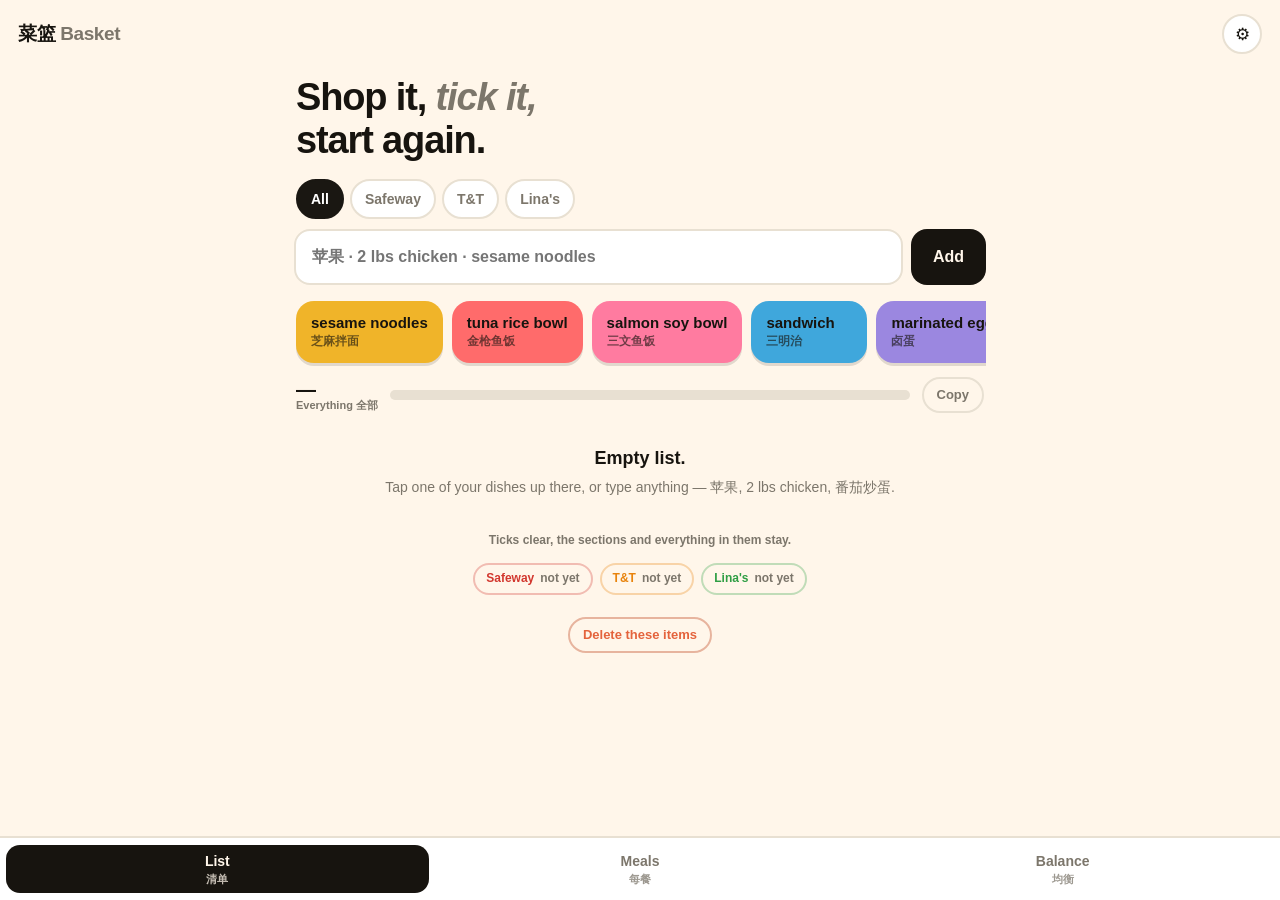
==== commit 65995176: "Redesign Basket: colour-blocked list, one living list, shops and dish buttons Reworks the app around" ====
--- a/grocery/basket-standalone.html
+++ b/grocery/basket-standalone.html
@@ -3,364 +3,410 @@
 <head>
 <meta charset="utf-8">
 <meta name="viewport" content="width=device-width, initial-scale=1, viewport-fit=cover">
-<meta name="theme-color" content="#f6f6f4">
-<title>菜篮 Basket — weekly grocery list &amp; balance</title>
+<meta name="theme-color" content="#FFF6EA">
+<title>菜篮 Basket — grocery list &amp; weekly balance</title>
 <style>
 /* ── tokens ─────────────────────────────────────────────── */
 :root {
   color-scheme: light dark;
-  --bg:        #f6f6f4;
-  --panel:     #ffffff;
-  --ink:       #1c1c1a;
-  --ink-soft:  #6b6b66;
-  --line:      #e2e2dd;
-  --accent:    #2f7d55;
-  --accent-sf: #e2efe7;
-  --good:      #3f8f66;
-  --warn:      #b8860b;
-  --bad:       #b4453c;
-  --radius:    12px;
-  --shadow:    0 1px 2px rgba(0,0,0,.05), 0 4px 16px rgba(0,0,0,.04);
-  --tabh:      0px;
+  --bg:       #FFF6EA;
+  --panel:    #FFFFFF;
+  --ink:      #17140F;
+  --ink-soft: #7C766B;
+  --line:     #E8E0D2;
+  --accent:   #17140F;
+  --good:     #3FB27F;
+  --bad:      #E4633C;
+  --r:        20px;
+  --shadow:   0 2px 0 rgba(23,20,15,.06), 0 10px 24px rgba(23,20,15,.05);
+  --tabh:     calc(60px + env(safe-area-inset-bottom, 0px));
 }
 @media (prefers-color-scheme: dark) {
   :root {
-    --bg:       #12140f;
-    --panel:    #1b1d18;
-    --ink:      #eceade;
-    --ink-soft: #97998d;
-    --line:     #31342b;
-    --accent:   #6fc292;
-    --accent-sf:#22301f;
-    --good:     #6fbf92;
-    --warn:     #d9ae4a;
-    --bad:      #e0776c;
-    --shadow:   0 1px 2px rgba(0,0,0,.3), 0 4px 16px rgba(0,0,0,.25);
-  }
-}
-
-* { box-sizing: border-box; }
+    --bg:       #14120E;
+    --panel:    #1E1B16;
+    --ink:      #F5EFE3;
+    --ink-soft: #9A9285;
+    --line:     #322D25;
+    --accent:   #F5EFE3;
+    --shadow:   0 2px 0 rgba(0,0,0,.3), 0 10px 24px rgba(0,0,0,.28);
+  }
+}
+
+* { box-sizing: border-box; -webkit-tap-highlight-color: transparent; }
 body {
   margin: 0;
   background: var(--bg);
   color: var(--ink);
-  font: 15px/1.5 ui-sans-serif, -apple-system, "Segoe UI", Inter, "PingFang SC",
-        "Hiragino Sans GB", "Microsoft YaHei", Roboto, sans-serif;
+  font: 16px/1.45 ui-rounded, "SF Pro Rounded", "Avenir Next", ui-sans-serif,
+        -apple-system, "Segoe UI", "PingFang SC", "Microsoft YaHei", Roboto, sans-serif;
   -webkit-font-smoothing: antialiased;
   -webkit-text-size-adjust: 100%;
 }
-.zh { color: var(--ink-soft); font-weight: 400; }
-
-/* ── top bar ────────────────────────────────────────────── */
+button, input, select, textarea { font: inherit; color: inherit; }
+button { cursor: pointer; }
+
+/* ── chrome ─────────────────────────────────────────────── */
 .topbar {
-  display: flex; align-items: center; gap: 20px;
-  padding: 13px 20px;
-  border-bottom: 1px solid var(--line);
-  background: var(--panel);
-  position: sticky; top: 0; z-index: 20;
-}
-.brand { font-weight: 650; letter-spacing: -.01em; font-size: 17px; }
-.brand span { color: var(--ink-soft); font-weight: 500; }
-.tabs { display: flex; gap: 4px; }
-.tab {
-  border: 0; background: transparent; color: var(--ink-soft);
-  padding: 7px 13px; border-radius: 999px; cursor: pointer;
-  font: inherit; font-weight: 500; display: flex; align-items: baseline; gap: 6px;
-}
-.tab i { font-style: normal; font-size: 12px; opacity: .7; }
-.tab:hover { color: var(--ink); background: var(--bg); }
-.tab.is-active { background: var(--accent-sf); color: var(--accent); }
-
-main { max-width: 820px; margin: 0 auto; padding: 20px 16px calc(90px + var(--tabh)); }
+  display: flex; align-items: center; justify-content: space-between;
+  padding: 14px 18px 6px;
+  position: sticky; top: 0; z-index: 20; background: var(--bg);
+}
+.brand { font-weight: 800; font-size: 19px; letter-spacing: -.02em; }
+.brand span { color: var(--ink-soft); font-weight: 600; }
+.gear {
+  width: 40px; height: 40px; border-radius: 50%; border: 2px solid var(--line);
+  background: var(--panel); font-size: 17px; line-height: 1;
+}
+main { max-width: 720px; margin: 0 auto; padding: 6px 14px calc(30px + var(--tabh)); }
 .view { display: none; }
 .view.is-active { display: block; }
 
-/* ── shared bits ────────────────────────────────────────── */
+.tabs {
+  position: fixed; left: 0; right: 0; bottom: 0; z-index: 30; display: flex;
+  background: var(--panel); border-top: 2px solid var(--line);
+  padding: 7px 6px calc(7px + env(safe-area-inset-bottom, 0px));
+}
+.tab {
+  flex: 1; border: 0; background: transparent; color: var(--ink-soft);
+  display: flex; flex-direction: column; align-items: center; gap: 0;
+  padding: 6px 2px; border-radius: 14px; font-weight: 700;
+}
+.tab b { font-size: 14px; font-weight: 800; }
+.tab i { font-style: normal; font-size: 10.5px; opacity: .75; }
+.tab.is-active { background: var(--ink); color: var(--bg); }
+
+h1 { font-size: 26px; margin: 0; letter-spacing: -.03em; font-weight: 800; line-height: 1.12; }
+h1.display { font-size: 30px; margin: 10px 2px 16px; }
+h1.display em { font-style: italic; color: var(--ink-soft); }
+.sub { color: var(--ink-soft); margin: 6px 0 0; font-size: 14px; }
+.muted { color: var(--ink-soft); }
+.spacer { flex: 1; }
+
 .card {
-  background: var(--panel);
-  border: 1px solid var(--line);
-  border-radius: var(--radius);
-  padding: 16px;
-  margin-bottom: 14px;
-  box-shadow: var(--shadow);
-}
-.cardhead {
-  display: flex; align-items: center; justify-content: space-between;
-  gap: 10px; margin-bottom: 12px; flex-wrap: wrap;
-}
-.cardhead h2 {
-  margin: 0; font-size: 13px; font-weight: 600; letter-spacing: .02em;
-  text-transform: uppercase; color: var(--ink-soft);
-}
-.cardhead h2 .zh { text-transform: none; letter-spacing: 0; }
-.cardhead-actions { display: flex; gap: 8px; flex-wrap: wrap; align-items: center; }
-.listfoot { margin-top: 14px; padding-top: 14px; border-top: 1px solid var(--line); }
-h1 { font-size: 22px; margin: 0; letter-spacing: -.02em; }
-.sub { color: var(--ink-soft); margin: 4px 0 0; font-size: 14px; }
-.muted { color: var(--ink-soft); font-size: 13px; }
-.spacer { flex: 1; }
-details summary { cursor: pointer; color: var(--ink-soft); font-size: 13px; }
-
-button, input, textarea, select { font: inherit; color: inherit; }
-input, select, textarea {
-  background: var(--bg); border: 1px solid var(--line);
-  border-radius: 8px; padding: 8px 10px;
+  background: var(--panel); border: 2px solid var(--line);
+  border-radius: var(--r); padding: 16px; margin-bottom: 14px; box-shadow: var(--shadow);
+}
+.card.flat { box-shadow: none; }
+.cardhead { display: flex; align-items: center; justify-content: space-between; gap: 10px; margin-bottom: 12px; flex-wrap: wrap; }
+.cardhead h2 { margin: 0; font-size: 15px; font-weight: 800; letter-spacing: -.01em; }
+.cardhead h2 i { font-style: normal; font-weight: 600; color: var(--ink-soft); font-size: 13px; }
+.cardhead-actions { display: flex; gap: 8px; flex-wrap: wrap; }
+
+.ghost {
+  border: 2px solid var(--line); background: transparent; color: var(--ink-soft);
+  padding: 7px 13px; border-radius: 999px; font-size: 13px; font-weight: 700;
+}
+.ghost:active { transform: scale(.97); }
+.ghost.danger { color: var(--bad); border-color: color-mix(in srgb, var(--bad) 35%, var(--line)); }
+.filelabel { display: inline-block; }
+.chip {
+  border: 2px solid var(--line); background: var(--panel); color: var(--ink-soft);
+  padding: 7px 14px; border-radius: 999px; font-weight: 700; font-size: 13px;
 }
 .icon {
-  width: 36px; height: 36px; border-radius: 9px; cursor: pointer; flex: none;
-  border: 1px solid var(--line); background: var(--panel);
-}
-.icon:hover { background: var(--bg); }
-.chip {
-  border: 1px solid var(--line); background: var(--panel); color: var(--ink-soft);
-  padding: 7px 13px; border-radius: 999px; cursor: pointer; font-weight: 500; font-size: 13px;
-}
-.chip:hover { color: var(--ink); }
-.ghost {
-  border: 1px solid var(--line); background: transparent; color: var(--ink-soft);
-  padding: 7px 11px; border-radius: 8px; cursor: pointer; font-size: 13px; font-weight: 500;
-}
-.ghost:hover { color: var(--ink); background: var(--bg); }
-.ghost.danger:hover { color: var(--bad); border-color: var(--bad); }
-.filelabel { display: inline-block; }
-
-.weeknav { display: flex; align-items: center; gap: 8px; margin-bottom: 14px; flex-wrap: wrap; }
-.weeklabel { font-weight: 600; font-size: 14px; }
-.dayhead { margin: 16px 0 14px; }
-
-.bar { height: 8px; border-radius: 999px; background: var(--line); overflow: hidden; position: relative; }
-.bar > i { display: block; height: 100%; border-radius: 999px; background: var(--accent); }
-.bar > u {
-  position: absolute; top: -2px; width: 2px; height: 12px;
-  background: var(--ink-soft); opacity: .55; text-decoration: none;
-}
-.dot { width: 9px; height: 9px; border-radius: 50%; flex: none; background: var(--line); }
-.gdot { width: 8px; height: 8px; border-radius: 50%; display: inline-block; flex: none; }
+  width: 40px; height: 40px; border-radius: 14px; flex: none;
+  border: 2px solid var(--line); background: var(--panel); font-size: 15px;
+}
+.wide {
+  width: 100%; border: 0; background: var(--ink); color: var(--bg);
+  padding: 14px; border-radius: 16px; font-weight: 800; margin-top: 12px;
+}
+input, select {
+  background: var(--bg); border: 2px solid var(--line);
+  border-radius: 12px; padding: 10px 12px;
+}
+input:focus, select:focus { outline: 2px solid var(--ink); outline-offset: -2px; }
+
+/* ── which shop ─────────────────────────────────────────── */
+.stores { display: flex; gap: 6px; overflow-x: auto; padding: 2px 2px 10px; scrollbar-width: none; }
+.stores::-webkit-scrollbar { display: none; }
+.schip {
+  flex: none; display: flex; align-items: center; gap: 7px;
+  border: 2px solid var(--line); background: var(--panel);
+  padding: 8px 13px; border-radius: 999px; font-weight: 800; font-size: 14px;
+  color: var(--ink-soft);
+}
+.schip i {
+  font-style: normal; font-size: 11.5px; font-weight: 800;
+  background: var(--line); color: var(--ink-soft); padding: 1px 7px; border-radius: 999px;
+}
+.schip.on { background: var(--c); border-color: var(--c); color: #fff; }
+.schip.on i { background: rgba(255,255,255,.28); color: #fff; }
 
 /* ── add bar ────────────────────────────────────────────── */
-.addbar {
-  background: var(--panel); border: 1px solid var(--line); border-radius: var(--radius);
-  padding: 12px; margin-bottom: 14px; box-shadow: var(--shadow);
-  position: sticky; top: 62px; z-index: 15;
-}
+.addbar { margin-bottom: 12px; }
 .addrow { display: flex; gap: 8px; }
-.addrow input { flex: 1; min-width: 0; font-size: 16px; padding: 11px 12px; }
+.addrow input {
+  flex: 1; min-width: 0; font-size: 16px; padding: 14px 16px;
+  border-radius: 16px; background: var(--panel); font-weight: 600;
+}
 .add {
-  border: 0; background: var(--accent); color: #fff; font-weight: 600;
-  padding: 0 18px; border-radius: 9px; cursor: pointer; flex: none;
-}
-.add:active { transform: translateY(1px); }
-.addhint { margin: 8px 2px 0; font-size: 12.5px; color: var(--ink-soft); }
-.suggests { display: flex; gap: 6px; overflow-x: auto; margin-top: 9px; padding-bottom: 2px; }
+  border: 0; background: var(--ink); color: var(--bg);
+  padding: 0 22px; border-radius: 16px; font-weight: 800; flex: none;
+}
+.add:active { transform: scale(.97); }
+.suggests { display: flex; gap: 7px; overflow-x: auto; margin-top: 9px; scrollbar-width: none; }
+.suggests::-webkit-scrollbar { display: none; }
 .suggests:empty { display: none; }
 .sug {
-  flex: none; display: flex; flex-direction: column; align-items: flex-start; gap: 1px;
-  border: 1px solid var(--line); background: var(--bg); border-radius: 9px;
-  padding: 6px 10px; cursor: pointer; line-height: 1.25; text-align: left;
-}
-.sug b { font-size: 13.5px; font-weight: 550; }
-.sug i { font-style: normal; font-size: 11px; color: var(--ink-soft); }
-
-/* ── the list ───────────────────────────────────────────── */
-.listmeta { display: flex; align-items: center; gap: 10px; margin-bottom: 6px; }
-.listmeta .bar { flex: 1; }
-.aisle { margin-top: 16px; }
-.aislehead {
-  display: flex; align-items: baseline; gap: 7px;
-  padding-bottom: 5px; border-bottom: 1px solid var(--line);
-}
-.aislehead h3 { margin: 0; font-size: 13px; font-weight: 650; letter-spacing: .01em; }
-.aislehead .zh { font-size: 12px; }
-.aislehead .count { margin-left: auto; font-size: 12px; color: var(--ink-soft); font-variant-numeric: tabular-nums; }
-
+  flex: none; display: flex; flex-direction: column; align-items: flex-start;
+  border: 2px solid var(--line); background: var(--panel);
+  border-radius: 13px; padding: 7px 12px; line-height: 1.25;
+}
+.sug b { font-size: 14px; font-weight: 800; }
+.sug i { font-style: normal; font-size: 11px; color: var(--ink-soft); font-weight: 600; }
+
+/* ── your dishes ────────────────────────────────────────── */
+.favs { display: flex; gap: 9px; overflow-x: auto; padding: 4px 2px 14px; scrollbar-width: none; }
+.favs::-webkit-scrollbar { display: none; }
+.favs:empty { display: none; }
+.fav {
+  flex: none; min-width: 116px; max-width: 168px; text-align: left;
+  border: 0; border-radius: 18px; padding: 13px 15px;
+  background: var(--c); color: #17140F;
+  display: flex; flex-direction: column; gap: 2px;
+  box-shadow: 0 3px 0 rgba(23,20,15,.13);
+}
+.fav:active { transform: translateY(2px); box-shadow: 0 1px 0 rgba(23,20,15,.13); }
+.fav b { font-size: 15px; font-weight: 800; line-height: 1.15; }
+.fav i { font-style: normal; font-size: 11.5px; font-weight: 700; opacity: .62; }
+
+/* ── progress ───────────────────────────────────────────── */
+.progress { display: flex; align-items: center; gap: 12px; margin-bottom: 6px; padding: 0 2px; }
+.pnum { display: flex; flex-direction: column; line-height: 1.05; }
+.pnum b { font-size: 20px; font-weight: 800; letter-spacing: -.02em; }
+.pnum i { font-style: normal; font-size: 11px; color: var(--ink-soft); font-weight: 700; }
+.progress .bar { flex: 1; }
+.bar { height: 10px; border-radius: 999px; background: var(--line); overflow: hidden; position: relative; }
+.bar > i { display: block; height: 100%; border-radius: 999px; background: var(--ink); transition: width .2s; }
+.bar > u { position: absolute; top: -3px; width: 3px; height: 16px; background: var(--ink-soft); opacity: .5; text-decoration: none; }
+
+/* ── the sections ───────────────────────────────────────── */
+.aisle {
+  border-radius: var(--r); padding: 12px 12px 6px; margin: 12px 0;
+  background: var(--panel);
+  background: color-mix(in srgb, var(--c) 12%, var(--panel));
+  border: 2px solid transparent;
+  border-color: color-mix(in srgb, var(--c) 26%, transparent);
+}
+.aislehead { display: flex; align-items: baseline; gap: 7px; padding: 2px 4px 8px; }
+.aislehead b { font-size: 15px; font-weight: 800; letter-spacing: -.01em; }
+.aislehead i { font-style: normal; font-size: 12px; font-weight: 700; color: var(--ink-soft); }
+.aislehead .count {
+  margin-left: auto; font-size: 12.5px; font-weight: 800; color: #fff;
+  background: var(--c); border-radius: 999px; min-width: 24px; text-align: center; padding: 2px 8px;
+}
 .items { list-style: none; margin: 0; padding: 0; }
 .item {
-  display: grid;
-  grid-template-columns: 22px 1fr 64px 28px;
-  gap: 9px; align-items: center;
-  padding: 7px 0; border-bottom: 1px solid var(--line);
-}
-.item:last-child { border-bottom: 0; }
-.item > input[type=checkbox] {
-  width: 20px; height: 20px; padding: 0; accent-color: var(--accent); cursor: pointer;
-}
-.imid { min-width: 0; }
-.iname {
-  width: 100%; border: 0; background: transparent; padding: 3px 2px;
-  font-weight: 500; border-radius: 6px;
-}
-.iname:focus { background: var(--bg); outline: 1px solid var(--line); }
-.isub { display: flex; align-items: center; gap: 6px; flex-wrap: wrap; padding: 0 3px 2px; font-size: 12px; color: var(--ink-soft); }
-.isub .from { font-style: italic; }
-.isub .note { color: var(--accent); }
-.iqty { width: 100%; text-align: right; padding: 5px 7px; font-size: 13px; }
-.imore {
-  width: 28px; height: 28px; border-radius: 7px; border: 1px solid transparent;
-  background: transparent; color: var(--ink-soft); cursor: pointer; line-height: 1;
-}
-.imore:hover { border-color: var(--line); color: var(--ink); }
-.item.is-got .iname { color: var(--ink-soft); text-decoration: line-through; }
-.item.is-got .isub { opacity: .6; }
-
-.ipanel { display: none; grid-column: 1 / -1; padding: 8px 0 10px; }
-.ipanel.open { display: block; }
-.prow { display: flex; align-items: center; gap: 10px; margin-bottom: 9px; flex-wrap: wrap; }
-.prow > label { font-size: 12px; color: var(--ink-soft); width: 82px; flex: none; }
-.prow select, .prow > input { flex: 1; min-width: 140px; font-size: 14px; }
-.gchips { display: flex; gap: 5px; flex-wrap: wrap; flex: 1; }
-.gchip {
-  border: 1px solid var(--line); background: transparent; color: var(--ink-soft);
-  border-radius: 999px; padding: 4px 9px; font-size: 12px; cursor: pointer;
-}
-.gchip.on { border-color: var(--gc); color: var(--gc); background: color-mix(in srgb, var(--gc) 12%, transparent); }
+  display: grid; grid-template-columns: 34px 1fr auto 34px;
+  gap: 8px; align-items: center; padding: 3px 0;
+}
+.tick {
+  width: 30px; height: 30px; border-radius: 50%; padding: 0;
+  border: 2.5px solid color-mix(in srgb, var(--c) 55%, var(--line));
+  background: var(--panel); position: relative;
+}
+.tick.on { background: var(--c); border-color: var(--c); }
+.tick.on::after {
+  content: ""; position: absolute; left: 8px; top: 4px;
+  width: 7px; height: 13px; border: 2.5px solid #fff;
+  border-top: 0; border-left: 0; transform: rotate(42deg);
+}
+.ibody {
+  border: 0; background: transparent; text-align: left; padding: 9px 0;
+  display: flex; flex-direction: column; gap: 1px; min-width: 0;
+}
+.ibody .nm { font-size: 16px; font-weight: 700; letter-spacing: -.01em; }
+.ibody .sub { font-size: 11.5px; color: var(--ink-soft); font-weight: 600; margin: 0;
+  overflow: hidden; text-overflow: ellipsis; white-space: nowrap; }
+.qtytag {
+  font-size: 12px; font-weight: 800; color: var(--ink-soft);
+  background: var(--panel); border-radius: 999px; padding: 3px 9px; white-space: nowrap;
+}
+.edit {
+  width: 30px; height: 30px; border-radius: 50%; border: 0;
+  background: transparent; color: var(--ink-soft); font-size: 17px; line-height: 1;
+}
+.edit:active { background: var(--panel); }
+.item.is-got .nm { text-decoration: line-through; color: var(--ink-soft); }
+.item.is-got .ibody .sub { opacity: .6; }
+
+.panel {
+  display: none; grid-column: 1 / -1;
+  background: var(--panel); border-radius: 14px; padding: 12px; margin: 2px 0 8px;
+}
+.panel.open { display: block; }
+.prow { display: flex; align-items: center; gap: 10px; margin-bottom: 10px; flex-wrap: wrap; }
+.prow > label { font-size: 11.5px; font-weight: 800; color: var(--ink-soft); width: 100%; }
+.prow > input, .prow > select { flex: 1; min-width: 150px; font-size: 15px; }
+.chiprow { display: flex; gap: 6px; flex-wrap: wrap; }
+.pchip {
+  border: 2px solid var(--line); background: transparent; color: var(--ink-soft);
+  border-radius: 999px; padding: 6px 12px; font-size: 13px; font-weight: 700;
+}
+.pchip.on { background: var(--c); border-color: var(--c); color: #fff; }
+
+.empty { text-align: center; padding: 26px 18px; color: var(--ink-soft); }
+.empty .big { font-size: 18px; font-weight: 800; color: var(--ink); margin: 0 0 6px; }
+.empty p { margin: 0; font-size: 14px; }
+
+.staples {
+  display: flex; align-items: center; gap: 10px; flex-wrap: wrap;
+  padding: 4px 4px 0; font-size: 12.5px; color: var(--ink-soft); font-weight: 600;
+}
+.staples:empty { display: none; }
+.staples span { flex: 1; min-width: 170px; }
+
+/* ── the big button ─────────────────────────────────────── */
+.bigdone {
+  width: 100%; border: 0; margin-top: 18px; padding: 20px;
+  border-radius: 22px; font-size: 19px; font-weight: 800; letter-spacing: -.01em;
+  background: var(--line); color: var(--ink-soft);
+  box-shadow: 0 4px 0 rgba(23,20,15,.08);
+}
+.bigdone.ready { background: var(--good); color: #0B2D1E; box-shadow: 0 4px 0 rgba(23,20,15,.18); }
+.bigdone:active { transform: translateY(3px); box-shadow: 0 1px 0 rgba(23,20,15,.14); }
+.donehint { text-align: center; font-size: 12px; color: var(--ink-soft); margin: 8px 0 14px; font-weight: 600; }
+.runs { display: flex; gap: 7px; flex-wrap: wrap; justify-content: center; }
+.run {
+  display: flex; align-items: center; gap: 6px; font-size: 12px; font-weight: 700;
+  border: 2px solid color-mix(in srgb, var(--c) 30%, transparent); border-radius: 999px; padding: 5px 11px;
+}
+.run b { color: var(--c); }
+.run i { font-style: normal; color: var(--ink-soft); }
+.listfoot { display: flex; justify-content: center; margin-top: 22px; }
 
 /* ── meals ──────────────────────────────────────────────── */
-.daychips { display: flex; gap: 6px; overflow-x: auto; padding-bottom: 4px; }
+.weeknav { display: flex; align-items: center; gap: 8px; margin: 6px 0 14px; flex-wrap: wrap; }
+.weeklabel { font-weight: 800; font-size: 15px; }
+.dayhead { margin: 16px 0 14px; }
+.daychips { display: flex; gap: 7px; overflow-x: auto; padding-bottom: 4px; scrollbar-width: none; }
+.daychips::-webkit-scrollbar { display: none; }
 .daychip {
-  flex: 1 0 auto; min-width: 58px; display: flex; flex-direction: column; align-items: center; gap: 2px;
-  border: 1px solid var(--line); background: var(--panel); border-radius: 10px;
-  padding: 8px 6px; cursor: pointer;
-}
-.daychip b { font-size: 13px; font-weight: 600; }
-.daychip i { font-style: normal; font-size: 11px; color: var(--ink-soft); }
-.daychip .dots { display: flex; gap: 3px; margin-top: 2px; }
-.daychip .dot { width: 6px; height: 6px; }
-.daychip.is-today { border-color: var(--accent); }
-.daychip.is-active { background: var(--accent-sf); border-color: transparent; }
-.daychip.is-active b { color: var(--accent); }
-
-.meal .badges { display: flex; gap: 5px; }
+  flex: 1 0 auto; min-width: 60px; display: flex; flex-direction: column; align-items: center; gap: 1px;
+  border: 2px solid var(--line); background: var(--panel); border-radius: 16px; padding: 9px 6px;
+}
+.daychip b { font-size: 14px; font-weight: 800; }
+.daychip i { font-style: normal; font-size: 10.5px; color: var(--ink-soft); font-weight: 700; }
+.daychip .dots { display: flex; gap: 3px; margin-top: 3px; }
+.daychip .dot { width: 6px; height: 6px; border-radius: 50%; background: var(--line); }
+.daychip.is-today { border-color: var(--ink); }
+.daychip.is-active { background: var(--ink); border-color: var(--ink); color: var(--bg); }
+.daychip.is-active i { color: var(--bg); opacity: .7; }
+
+.meal {
+  border: 2px solid transparent;
+  border-color: color-mix(in srgb, var(--c) 34%, transparent);
+  background: color-mix(in srgb, var(--c) 9%, var(--panel));
+}
+.mealhead { display: flex; align-items: baseline; gap: 7px; margin-bottom: 10px; }
+.mealhead b { font-size: 16px; font-weight: 800; }
+.mealhead i { font-style: normal; font-size: 12.5px; color: var(--ink-soft); font-weight: 700; }
+.badges { margin-left: auto; display: flex; gap: 5px; }
 .badge {
-  font-size: 11px; padding: 3px 8px; border-radius: 999px;
-  border: 1px solid var(--line); color: var(--ink-soft);
-}
-.badge.on { border-color: var(--gc); color: var(--gc); background: color-mix(in srgb, var(--gc) 12%, transparent); }
+  font-size: 11px; font-weight: 800; padding: 3px 9px; border-radius: 999px;
+  border: 2px solid var(--line); color: var(--ink-soft);
+}
+.badge.on { border-color: var(--gc); background: var(--gc); color: #fff; }
 .entries { list-style: none; margin: 0; padding: 0; }
-.entries:empty { display: none; }
-.entry {
-  display: grid; grid-template-columns: 1fr auto 30px 30px; gap: 6px; align-items: center;
-  padding: 4px 0; border-bottom: 1px solid var(--line);
-}
-.etext { border: 0; background: transparent; padding: 5px 3px; border-radius: 6px; width: 100%; }
-.etext:focus { background: var(--bg); outline: 1px solid var(--line); }
+.entry { display: grid; grid-template-columns: 1fr auto 30px 30px; gap: 6px; align-items: center; }
+.etext { border: 0; background: transparent; padding: 8px 4px; width: 100%; font-weight: 700; }
+.etext:focus { background: var(--panel); outline: 0; border-radius: 10px; }
 .edots { display: flex; gap: 3px; }
+.gdot { width: 8px; height: 8px; border-radius: 50%; display: inline-block; }
 .edots .unknown { font-size: 11px; color: var(--ink-soft); }
-.esmall {
-  width: 28px; height: 28px; border-radius: 7px; border: 1px solid transparent;
-  background: transparent; color: var(--ink-soft); cursor: pointer; line-height: 1; font-size: 15px;
-}
-.esmall:hover { border-color: var(--line); color: var(--ink); }
-.mealadd { display: flex; gap: 7px; margin-top: 10px; }
-.mealadd input { flex: 1; min-width: 0; font-size: 16px; }
-.mealadd .add { padding: 0 15px; font-size: 17px; }
+.esmall { width: 30px; height: 30px; border-radius: 50%; border: 0; background: transparent; color: var(--ink-soft); font-size: 16px; }
+.esmall:active { background: var(--panel); }
+.mealadd { display: flex; gap: 7px; margin-top: 8px; }
+.mealadd input { flex: 1; min-width: 0; background: var(--panel); }
+.mealadd .add { padding: 0 16px; font-size: 18px; border-radius: 12px; }
+.quickfavs { display: flex; gap: 6px; margin-top: 9px; overflow-x: auto; scrollbar-width: none; }
+.quickfavs::-webkit-scrollbar { display: none; }
+.quick {
+  flex: none; white-space: nowrap;
+  border: 2px solid color-mix(in srgb, var(--c) 45%, transparent);
+  background: color-mix(in srgb, var(--c) 16%, transparent);
+  color: var(--ink); border-radius: 999px; padding: 5px 11px; font-size: 12.5px; font-weight: 700;
+}
 
 /* ── balance ────────────────────────────────────────────── */
-.scorecard { display: flex; align-items: center; gap: 18px; }
+.scorecard { display: flex; align-items: center; gap: 16px; }
 .scorering {
-  width: 92px; height: 92px; border-radius: 50%; flex: none; position: relative;
-  display: grid; place-items: center;
-  background: conic-gradient(var(--accent) calc(var(--p) * 1%), var(--line) 0);
-}
-.scorering::before {
-  content: ""; position: absolute; width: 72px; height: 72px;
-  border-radius: 50%; background: var(--panel);
-}
-.scorering span { position: relative; font-size: 20px; font-weight: 650; font-variant-numeric: tabular-nums; }
-.scoretext { min-width: 0; }
-
-.cats { display: flex; flex-direction: column; gap: 13px; }
-.cat .catrow { display: flex; align-items: baseline; justify-content: space-between; gap: 10px; margin-bottom: 6px; }
-.cat .catname { font-weight: 550; display: flex; align-items: center; gap: 7px; font-size: 14px; }
-.cat .catnum { font-size: 12.5px; color: var(--ink-soft); font-variant-numeric: tabular-nums; white-space: nowrap; }
-.cat .catnum b { color: var(--ink); }
-.cat .delta { font-size: 12px; margin-top: 5px; }
-.delta.over  { color: var(--good); }
+  width: 88px; height: 88px; border-radius: 50%; flex: none; display: grid; place-items: center;
+  position: relative; background: conic-gradient(var(--good) calc(var(--p) * 1%), var(--line) 0);
+}
+.scorering::before { content: ""; position: absolute; width: 66px; height: 66px; border-radius: 50%; background: var(--panel); }
+.scorering span { position: relative; font-size: 19px; font-weight: 800; }
+.scoretext h1 { font-size: 20px; }
+.cats { display: flex; flex-direction: column; gap: 14px; }
+.catrow { display: flex; align-items: baseline; justify-content: space-between; gap: 10px; margin-bottom: 6px; }
+.catname { display: flex; align-items: center; gap: 7px; }
+.catname b { font-weight: 800; font-size: 14.5px; }
+.catname i { font-style: normal; font-size: 12px; color: var(--ink-soft); font-weight: 700; }
+.catnum { font-size: 13px; color: var(--ink-soft); font-weight: 700; white-space: nowrap; }
+.catnum b { color: var(--ink); font-size: 15px; }
+.delta { font-size: 12px; margin-top: 6px; font-weight: 600; }
+.delta.over { color: var(--good); }
 .delta.under { color: var(--bad); }
 
-.heat {
-  display: grid; grid-template-columns: 40px repeat(7, 1fr); gap: 3px;
-  font-variant-numeric: tabular-nums;
-}
-.hcol { font-size: 10.5px; color: var(--ink-soft); text-align: center; text-transform: uppercase; letter-spacing: .03em; }
-.hcol.is-today { color: var(--accent); font-weight: 650; }
-.hrow { font-size: 11px; color: var(--ink-soft); display: flex; align-items: center; }
+.heat { display: grid; grid-template-columns: 36px repeat(7, 1fr); gap: 3px; }
+.hcol { font-size: 10px; color: var(--ink-soft); text-align: center; font-weight: 800; text-transform: uppercase; }
+.hcol.is-today { color: var(--ink); }
+.hrow { font-size: 11px; color: var(--ink-soft); display: flex; align-items: center; font-weight: 700; }
+.hrow .zh { white-space: nowrap; }
 .hcell {
-  aspect-ratio: 1 / 1; border-radius: 6px; background: var(--bg);
-  border: 1px solid var(--line); display: grid; place-items: center;
-  font-size: 11px; cursor: pointer;
+  aspect-ratio: 1 / 1; border-radius: 9px; background: var(--bg);
+  border: 2px solid var(--line); display: grid; place-items: center;
+  font-size: 11px; font-weight: 800; padding: 0;
 }
 .hcell.future { opacity: .35; }
-.mealstats { margin-top: 12px; padding-top: 12px; border-top: 1px solid var(--line); font-size: 13px; }
+.mealstats { margin-top: 12px; padding-top: 12px; border-top: 2px solid var(--line); font-size: 13px; }
 .mstat { margin-bottom: 3px; }
-
-.advicelist { margin: 0; padding-left: 20px; }
-.advicelist li { margin-bottom: 10px; }
+.mstat b { font-weight: 800; }
+.advicelist { margin: 0; padding-left: 20px; font-size: 14.5px; }
+.advicelist li { margin-bottom: 11px; }
 .advicelist li:last-child { margin-bottom: 0; }
 
 /* ── setup ──────────────────────────────────────────────── */
-.goals { display: grid; grid-template-columns: repeat(auto-fit, minmax(148px, 1fr)); gap: 11px; margin-top: 12px; }
-.goal { display: flex; flex-direction: column; gap: 5px; }
-.goal label { font-size: 12.5px; color: var(--ink-soft); display: flex; align-items: center; gap: 7px; }
-.teach { padding: 10px 0; border-bottom: 1px solid var(--line); }
+.goals { display: grid; grid-template-columns: repeat(auto-fit, minmax(150px, 1fr)); gap: 10px; }
+.goal { display: flex; flex-direction: column; gap: 6px; }
+.goal label { font-size: 12.5px; color: var(--ink-soft); display: flex; align-items: center; gap: 7px; font-weight: 700; }
+.goal .dot { width: 10px; height: 10px; border-radius: 50%; }
+.dishlist { display: flex; flex-wrap: wrap; gap: 7px; }
+.dish {
+  border: 2px solid var(--line); background: transparent; border-radius: 14px;
+  padding: 7px 12px; display: flex; flex-direction: column; align-items: flex-start; line-height: 1.2;
+}
+.dish b { font-size: 13.5px; font-weight: 800; }
+.dish i { font-style: normal; font-size: 11px; color: var(--ink-soft); font-weight: 600; }
+.dish.on { border-color: var(--ink); background: color-mix(in srgb, var(--ink) 7%, transparent); }
+.teach { padding: 12px 0; border-bottom: 2px solid var(--line); }
 .teach:last-child { border-bottom: 0; }
-.teach b { display: block; margin-bottom: 6px; }
-.teach select { margin-bottom: 7px; width: 100%; }
-.dishlist { display: flex; flex-wrap: wrap; gap: 6px; margin-top: 10px; }
+.teach b { display: block; margin-bottom: 7px; font-weight: 800; }
+.teach select { width: 100%; margin-bottom: 8px; }
+.runline { display: flex; align-items: center; gap: 8px; padding: 6px 0; font-size: 13.5px; }
+.runtag { font-size: 11.5px; font-weight: 800; color: #fff; background: var(--c); border-radius: 999px; padding: 2px 9px; }
 
 /* ── toast ──────────────────────────────────────────────── */
 .toast {
-  position: fixed; left: 50%; bottom: calc(20px + var(--tabh));
-  transform: translate(-50%, 12px);
+  position: fixed; left: 50%; bottom: calc(14px + var(--tabh)); transform: translate(-50%, 14px);
+  display: flex; align-items: center; gap: 12px;
   background: var(--ink); color: var(--bg);
-  padding: 10px 16px; border-radius: 999px; font-size: 13.5px; font-weight: 500;
+  padding: 12px 16px; border-radius: 20px; font-size: 14px; font-weight: 700; text-align: left;
   opacity: 0; pointer-events: none; transition: opacity .18s, transform .18s;
-  z-index: 40; max-width: 90vw; text-align: center;
-}
-.toast.show { opacity: .95; transform: translate(-50%, 0); }
-
-/* ── phone ──────────────────────────────────────────────── */
-@media (max-width: 640px) {
-  :root { --tabh: calc(56px + env(safe-area-inset-bottom, 0px)); }
-  .topbar { padding: 11px 16px; }
-  .tabs {
-    position: fixed; left: 0; right: 0; bottom: 0; z-index: 30;
-    background: var(--panel); border-top: 1px solid var(--line);
-    padding: 6px 4px calc(6px + env(safe-area-inset-bottom, 0px));
-    gap: 0;
-  }
-  .tab {
-    flex: 1; flex-direction: column; align-items: center; gap: 1px;
-    padding: 5px 2px; border-radius: 10px; font-size: 12px;
-  }
-  .tab i { font-size: 10px; }
-  main { padding: 16px 13px calc(28px + var(--tabh)); }
-  .addbar { top: 56px; }
-  .card { padding: 14px; }
-  h1 { font-size: 20px; }
-  input, select, textarea { font-size: 16px; }
-  .iqty, .ghost, .chip { font-size: 13px; }
-  .item { grid-template-columns: 22px 1fr 56px 26px; gap: 7px; }
-  .heat { grid-template-columns: 32px repeat(7, 1fr); gap: 2px; }
-  .hcell { font-size: 10px; border-radius: 5px; }
-  .scorecard { gap: 14px; }
-  .scorering { width: 78px; height: 78px; }
-  .scorering::before { width: 62px; height: 62px; }
-  .prow > label { width: 100%; }
-}
-@media (max-width: 380px) {
-  .cat .catnum { font-size: 11.5px; }
-  .daychip { min-width: 48px; }
-}
-
-/* ── folded seasonings ──────────────────────────────────── */
-.staples {
-  display: flex; align-items: center; gap: 10px; flex-wrap: wrap;
-  margin-top: 14px; padding-top: 12px; border-top: 1px dashed var(--line);
-  font-size: 12.5px; color: var(--ink-soft);
-}
-.staples:empty { display: none; }
-.staples span { flex: 1; min-width: 180px; }
-.hrow .zh { white-space: nowrap; }
+  z-index: 40; max-width: 92vw;
+}
+.toast.show { opacity: 1; transform: translate(-50%, 0); pointer-events: auto; }
+.toast .undo {
+  border: 0; background: var(--bg); color: var(--ink);
+  border-radius: 999px; padding: 5px 13px; font-weight: 800; font-size: 13px;
+}
+
+@media (min-width: 700px) {
+  h1.display { font-size: 38px; }
+  .item { grid-template-columns: 38px 1fr auto 38px; }
+}
 
 </style>
 </head>
@@ -368,12 +414,7 @@
 
 <header class="topbar">
   <div class="brand">菜篮 <span>Basket</span></div>
-  <nav class="tabs" id="tabs">
-    <button class="tab is-active" data-view="list"><b>List</b><i>清单</i></button>
-    <button class="tab" data-view="meals"><b>Meals</b><i>每餐</i></button>
-    <button class="tab" data-view="week"><b>Balance</b><i>均衡</i></button>
-    <button class="tab" data-view="setup"><b>Setup</b><i>设置</i></button>
-  </nav>
+  <button class="gear" id="gearBtn" type="button" aria-label="Settings">⚙</button>
 </header>
 
 <main>
@@ -381,42 +422,36 @@
 <!-- ─────────────────────────── LIST ─────────────────────────── -->
 <section id="view-list" class="view is-active">
 
-  <div class="weeknav">
-    <button class="icon" id="weekPrev" title="Previous week">&larr;</button>
-    <span class="weeklabel" id="weekLabel">—</span>
-    <button class="icon" id="weekNext" title="Next week">&rarr;</button>
-    <div class="spacer"></div>
-    <button class="chip" id="goThisWeek">This week 本周</button>
-  </div>
+  <h1 class="display">Shop it, <em>tick it,</em><br>start again.</h1>
+
+  <div class="stores" id="storeChips"></div>
 
   <div class="addbar">
     <div class="addrow">
       <input id="addInput" type="text" autocomplete="off" enterkeyhint="done"
-             placeholder="番茄炒蛋 · 2 lbs chicken · 苹果 · spaghetti bolognese">
-      <button class="add" id="addBtn">Add</button>
+             placeholder="苹果 · 2 lbs chicken · sesame noodles">
+      <button class="add" id="addBtn" type="button">Add</button>
     </div>
-    <p class="addhint" id="addHint">Type food and it files itself. Type a dish — in English or 中文 — and its ingredients arrive.</p>
     <div class="suggests" id="suggests"></div>
   </div>
 
-  <div class="card">
-    <div class="cardhead">
-      <h2>This week&rsquo;s list <span class="zh">本周清单</span></h2>
-      <div class="cardhead-actions">
-        <button class="ghost" id="carryOver" title="Bring last week's unbought items forward">Carry over</button>
-        <button class="ghost" id="copyList">Copy</button>
-      </div>
-    </div>
-    <div class="listmeta">
-      <div class="bar"><i id="listBar"></i></div>
-      <span class="muted" id="listCount">nothing on the list yet</span>
-    </div>
-    <div id="sections"></div>
-    <div class="staples" id="staples"></div>
-    <div class="cardhead-actions listfoot">
-      <button class="ghost" id="clearGot">Clear what&rsquo;s bought</button>
-      <button class="ghost danger" id="clearAll">Clear the list</button>
-    </div>
+  <div class="favs" id="favs"></div>
+
+  <div class="progress">
+    <div class="pnum"><b id="listCount">—</b><i id="listWhere"></i></div>
+    <div class="bar"><i id="listBar"></i></div>
+    <button class="ghost" id="copyList" type="button">Copy</button>
+  </div>
+
+  <div id="sections"></div>
+  <div class="staples" id="staples"></div>
+
+  <button class="bigdone" id="doneBtn" type="button" hidden>Shopping done ✓</button>
+  <p class="donehint">Ticks clear, the sections and everything in them stay.</p>
+  <div class="runs" id="runs"></div>
+
+  <div class="listfoot">
+    <button class="ghost danger" id="emptyList" type="button">Delete these items</button>
   </div>
 
 </section>
@@ -425,11 +460,11 @@
 <section id="view-meals" class="view">
 
   <div class="weeknav">
-    <button class="icon" id="mWeekPrev" title="Previous week">&larr;</button>
+    <button class="icon" id="mWeekPrev" type="button" aria-label="Previous week">&larr;</button>
     <span class="weeklabel" id="mWeekLabel">—</span>
-    <button class="icon" id="mWeekNext" title="Next week">&rarr;</button>
+    <button class="icon" id="mWeekNext" type="button" aria-label="Next week">&rarr;</button>
     <div class="spacer"></div>
-    <button class="chip" id="goToday">Today 今天</button>
+    <button class="chip" id="goToday" type="button">Today 今天</button>
   </div>
 
   <div class="daychips" id="dayChips"></div>
@@ -441,13 +476,9 @@
 
   <div id="mealList"></div>
 
-  <div class="card">
-    <div class="cardhead"><h2>Shopping <span class="zh">采购</span></h2></div>
-    <p class="sub">Everything written on this day, turned into ingredients on this week&rsquo;s list.</p>
-    <div class="cardhead-actions listfoot">
-      <button class="ghost" id="dayToList">Send this day to the list</button>
-      <button class="ghost" id="copyDay">Copy the day</button>
-    </div>
+  <div class="card flat">
+    <p class="sub">Everything written on this day, turned into ingredients on the list.</p>
+    <button class="wide" id="dayToList" type="button">Send this day to the list</button>
   </div>
 
 </section>
@@ -456,17 +487,15 @@
 <section id="view-week" class="view">
 
   <div class="weeknav">
-    <button class="icon" id="bWeekPrev" title="Previous week">&larr;</button>
+    <button class="icon" id="bWeekPrev" type="button" aria-label="Previous week">&larr;</button>
     <span class="weeklabel" id="bWeekLabel">—</span>
-    <button class="icon" id="bWeekNext" title="Next week">&rarr;</button>
+    <button class="icon" id="bWeekNext" type="button" aria-label="Next week">&rarr;</button>
     <div class="spacer"></div>
-    <button class="chip" id="bThisWeek">This week 本周</button>
+    <button class="chip" id="bThisWeek" type="button">This week 本周</button>
   </div>
 
   <div class="card scorecard">
-    <div class="score">
-      <div class="scorering" id="scoreRing"><span id="scorePct">0%</span></div>
-    </div>
+    <div class="scorering" id="scoreRing"><span id="scorePct">0%</span></div>
     <div class="scoretext">
       <h1 id="scoreHeadline">—</h1>
       <p class="sub" id="scoreSub"></p>
@@ -474,17 +503,17 @@
   </div>
 
   <div class="card">
-    <div class="cardhead"><h2>Every food group <span class="zh">六大类</span></h2></div>
+    <div class="cardhead"><h2>Every food group <i>六大类</i></h2></div>
     <div class="cats" id="balanceGroups"></div>
   </div>
 
   <div class="card">
-    <div class="cardhead"><h2>The week, day by day <span class="zh">每日</span></h2></div>
+    <div class="cardhead"><h2>Day by day <i>每日</i></h2></div>
     <div class="heat" id="balanceGrid"></div>
   </div>
 
   <div class="card">
-    <div class="cardhead"><h2>Every meal <span class="zh">每餐</span></h2></div>
+    <div class="cardhead"><h2>Every meal <i>每餐</i></h2></div>
     <p class="sub">A meal is full when it carries vegetables, protein and a grain.</p>
     <div class="heat" id="mealMatrix"></div>
     <div class="mealstats" id="mealStats"></div>
@@ -492,8 +521,8 @@
 
   <div class="card advice">
     <div class="cardhead">
-      <h2>What to fix <span class="zh">下周建议</span></h2>
-      <div class="cardhead-actions"><button class="ghost" id="copyReport">Copy report</button></div>
+      <h2>What to fix <i>下周</i></h2>
+      <button class="ghost" id="copyReport" type="button">Copy report</button>
     </div>
     <ol class="advicelist" id="adviceList"></ol>
   </div>
@@ -503,43 +532,58 @@
 <!-- ─────────────────────────── SETUP ────────────────────────── -->
 <section id="view-setup" class="view">
 
+  <div class="weeknav">
+    <button class="icon" id="setupBack" type="button" aria-label="Back">&larr;</button>
+    <span class="weeklabel">Setup 设置</span>
+  </div>
+
   <div class="card">
     <div class="cardhead">
-      <h2>Daily targets <span class="zh">每日目标</span></h2>
-      <div class="cardhead-actions"><button class="ghost" id="resetTargets">Reset</button></div>
+      <h2>Your dishes <i>常做的菜</i></h2>
+    </div>
+    <p class="sub">Starred dishes become the coloured buttons on the list and under every meal.</p>
+    <div class="dishlist" id="dishList"></div>
+  </div>
+
+  <div class="card">
+    <div class="cardhead">
+      <h2>Daily targets <i>每日目标</i></h2>
+      <button class="ghost" id="resetTargets" type="button">Reset</button>
     </div>
     <p class="sub">Servings a day. The weekly goal is seven times these.</p>
     <div class="goals" id="targetInputs"></div>
   </div>
 
   <div class="card">
-    <div class="cardhead"><h2>Teach it <span class="zh">自定义分类</span></h2></div>
-    <p class="sub">Anything it filed under <b>Other</b> is listed here. Give it a section and its food groups once and it remembers.</p>
+    <div class="cardhead"><h2>Finished shops <i>购物记录</i></h2></div>
+    <div id="runHistory"></div>
+  </div>
+
+  <div class="card">
+    <div class="cardhead"><h2>Teach it <i>自定义分类</i></h2></div>
+    <p class="sub">Anything filed under <b>Other</b> shows up here. Give it a section and its food groups once and it remembers.</p>
     <div id="teachList"></div>
   </div>
 
   <div class="card">
-    <div class="cardhead"><h2>What it knows <span class="zh">词库</span></h2></div>
+    <div class="cardhead"><h2>Backup <i>备份</i></h2></div>
     <p class="sub" id="lexStats">—</p>
-    <details>
-      <summary>The dishes it can shop for</summary>
-      <div class="dishlist" id="dishList"></div>
-    </details>
-  </div>
-
-  <div class="card">
-    <div class="cardhead"><h2>Backup <span class="zh">备份</span></h2></div>
-    <p class="sub">Everything lives in this browser only. Export now and then.</p>
     <div class="cardhead-actions">
-      <button class="ghost" id="exportData">Export JSON</button>
+      <button class="ghost" id="exportData" type="button">Export JSON</button>
       <label class="ghost filelabel">Import JSON<input type="file" id="importData" accept="application/json" hidden></label>
-      <button class="ghost danger" id="wipeData">Erase everything</button>
+      <button class="ghost danger" id="wipeData" type="button">Erase everything</button>
     </div>
   </div>
 
 </section>
 
 </main>
+
+<nav class="tabs" id="tabs">
+  <button class="tab is-active" data-view="list" type="button"><b>List</b><i>清单</i></button>
+  <button class="tab" data-view="meals" type="button"><b>Meals</b><i>每餐</i></button>
+  <button class="tab" data-view="week" type="button"><b>Balance</b><i>均衡</i></button>
+</nav>
 
 <div class="toast" id="toast"></div>
 
@@ -558,23 +602,56 @@
 
 /* ── aisles, in the order you walk the shop ─────────────────── */
 const AISLES = [
-  { id: 'fruit',   en: 'Fruit',             zh: '水果' },
-  { id: 'veg',     en: 'Vegetables',        zh: '蔬菜' },
-  { id: 'arom',    en: 'Herbs & aromatics', zh: '葱姜蒜香草' },
-  { id: 'meat',    en: 'Meat & poultry',    zh: '肉类' },
-  { id: 'sea',     en: 'Seafood',           zh: '海鲜水产' },
-  { id: 'dairy',   en: 'Eggs & dairy',      zh: '蛋 · 奶制品' },
-  { id: 'soy',     en: 'Tofu & soy',        zh: '豆制品' },
-  { id: 'grain',   en: 'Grains & noodles',  zh: '米面主食' },
-  { id: 'bake',    en: 'Bakery',            zh: '面包烘焙' },
-  { id: 'bean',    en: 'Beans & nuts',      zh: '干豆坚果' },
-  { id: 'pantry',  en: 'Pantry & sauces',   zh: '调料酱汁' },
-  { id: 'spice',   en: 'Spices & dry goods',zh: '香料干货' },
-  { id: 'frozen',  en: 'Frozen',            zh: '冷冻' },
-  { id: 'drink',   en: 'Drinks',            zh: '饮品' },
-  { id: 'home',    en: 'Household',         zh: '家居日用' },
-  { id: 'other',   en: 'Other',             zh: '其他' },
+  { id: 'fruit',   en: 'Fruit',             zh: '水果',      c: '#FF6B6B' },
+  { id: 'veg',     en: 'Vegetables',        zh: '蔬菜',      c: '#3FB27F' },
+  { id: 'arom',    en: 'Herbs & aromatics', zh: '葱姜蒜',    c: '#8CB800' },
+  { id: 'meat',    en: 'Meat & poultry',    zh: '肉类',      c: '#FF7BA0' },
+  { id: 'sea',     en: 'Seafood',           zh: '海鲜',      c: '#3FA7DC' },
+  { id: 'dairy',   en: 'Eggs & dairy',      zh: '蛋 · 奶',   c: '#F0B429' },
+  { id: 'soy',     en: 'Tofu & soy',        zh: '豆制品',    c: '#9B87E0' },
+  { id: 'grain',   en: 'Grains & noodles',  zh: '米面',      c: '#F08A3C' },
+  { id: 'bake',    en: 'Bakery',            zh: '面包',      c: '#C08552' },
+  { id: 'bean',    en: 'Beans & nuts',      zh: '豆 · 坚果', c: '#A0785A' },
+  { id: 'pantry',  en: 'Pantry & sauces',   zh: '调料',      c: '#2FB5A6' },
+  { id: 'spice',   en: 'Spices & dry',      zh: '香料干货',  c: '#E4633C' },
+  { id: 'frozen',  en: 'Frozen',            zh: '冷冻',      c: '#4EC3E8' },
+  { id: 'drink',   en: 'Drinks',            zh: '饮品',      c: '#8E7CF0' },
+  { id: 'home',    en: 'Household',         zh: '日用',      c: '#8E959B' },
+  { id: 'other',   en: 'Other',             zh: '其他',      c: '#A8AEB4' },
 ];
+
+/* ── where you buy it ───────────────────────────────────────
+   Mostly Safeway, T&T for the Asian half of the pantry, Lina's for the
+   Italian end. Every item carries its own store and can be moved. */
+const STORES = [
+  { id: 'safeway', name: 'Safeway', zh: '', c: '#D2372E' },
+  { id: 'tnt',     name: 'T&T',     zh: '大统华', c: '#E8830C' },
+  { id: 'linas',   name: "Lina's",  zh: '意式', c: '#2F9E44' },
+  { id: 'any',     name: 'Anywhere', zh: '哪都行', c: '#8E959B' },
+];
+const DEFAULT_STORE = 'safeway';
+
+/* foods worth a special trip — everything unlisted is Safeway */
+const STORE_OF = {};
+for (const id of ('soy sauce,light soy sauce|dark soy sauce|oyster sauce|black vinegar|cooking wine,shaoxing wine|' +
+  'sesame oil|doubanjiang,chili bean paste|sweet bean sauce|hoisin sauce|chili oil|fish sauce|fermented black beans|' +
+  'fermented tofu|pickled chili|sesame paste,tahini|mirin|sichuan peppercorn|star anise|five spice powder|' +
+  'thirteen spice|dried chili|dried shiitake|goji berry|chicken bouillon|rock sugar|cornstarch,corn starch|' +
+  'tofu|firm tofu|silken tofu|fried tofu puff|dried tofu|tofu skin|soy milk|edamame|' +
+  'rice noodles|glass noodles,vermicelli|ramen|udon|noodles,noodle|dumpling wrappers|wonton wrappers|' +
+  'spring roll wrappers|glutinous rice,sticky rice|jasmine rice|frozen dumplings|steamed bun,mantou|' +
+  'napa cabbage|bok choy,pak choi|baby bok choy|choy sum|chinese broccoli,gai lan|chinese chives|garlic sprout,garlic scape|' +
+  'lotus root|bamboo shoot|water chestnut|taro|chinese yam|daikon,white radish|bitter melon|winter melon|' +
+  'luffa,silk squash|wood ear|enoki|king oyster mushroom|oyster mushroom|shiitake|bean sprout|pea shoot|' +
+  'amaranth greens|celtuce|seaweed,nori|kelp|pickled mustard greens|preserved vegetable|' +
+  'century egg|salted duck egg|quail egg|dried shrimp|fish ball|squid|eel|pork belly|pork ribs|beef brisket|' +
+  'chicken feet|tripe|lychee|longan|dragon fruit|persimmon|milk tea').split('|')) {
+  STORE_OF[id.split(',')[0]] = 'tnt';
+}
+for (const id of ('parmesan|mozzarella|prosciutto|salami|olive|olive oil|basil|oregano|pasta,spaghetti|penne|' +
+  'lasagna sheets|pine nut|canned tomatoes|tomato paste|breadcrumbs|focaccia|cream cheese').split('|')) {
+  STORE_OF[id.split(',')[0]] = 'linas';
+}
 
 /* ── the six things a balanced day needs ────────────────────── */
 const GROUPS = [
@@ -630,7 +707,7 @@
   ['apricot', '杏,杏子', 'fruit', 'fruit'],
   ['fig', '无花果', 'fruit', 'fruit'],
   ['coconut', '椰子', 'fruit', 'fat'],
-  ['avocado', '牛油果,鳄梨', 'fruit', 'fruit fat'],
+  ['avocado', '牛油果,鳄梨', 'fruit', 'fat'],   /* bought as fruit, eaten as a fat */
   ['red date,jujube', '红枣,大枣', 'fruit', 'fruit'],
   ['raisin', '葡萄干', 'fruit', 'fruit'],
   ['dried cranberry', '蔓越莓干', 'fruit', 'fruit'],
@@ -698,6 +775,7 @@
   ['seaweed,nori', '紫菜,海苔', 'veg', 'veg'],
   ['kelp', '海带', 'veg', 'veg'],
   ['pickled mustard greens', '酸菜', 'veg', 'veg'],
+  ['pickle,dill pickle', '酸黄瓜', 'veg', 'veg'],
   ['preserved vegetable', '榨菜,梅干菜', 'veg', 'veg'],
   ['olive', '橄榄', 'veg', 'fat'],
 
@@ -740,6 +818,9 @@
   ['bacon', '培根', 'meat', 'protein'],
   ['sausage', '香肠,腊肠,烤肠', 'meat', 'protein'],
   ['ham', '火腿', 'meat', 'protein'],
+  ['deli turkey,turkey slices', '火鸡片', 'meat', 'protein'],
+  ['prosciutto', '意式火腿', 'meat', 'protein'],
+  ['salami', '萨拉米', 'meat', 'protein'],
   ['pork liver', '猪肝', 'meat', 'protein'],
   ['tripe', '牛肚,毛肚', 'meat', 'protein'],
   ['meatball', '肉丸,丸子', 'meat', 'protein'],
@@ -747,7 +828,7 @@
   /* seafood */
   ['fish', '鱼', 'sea', 'protein'],
   ['salmon', '三文鱼,鲑鱼', 'sea', 'protein fat'],
-  ['tuna', '金枪鱼,吞拿鱼', 'sea', 'protein'],
+  ['tuna,canned tuna', '金枪鱼,吞拿鱼,金枪鱼罐头', 'sea', 'protein'],
   ['cod', '鳕鱼', 'sea', 'protein'],
   ['sea bass', '鲈鱼', 'sea', 'protein'],
   ['tilapia', '罗非鱼', 'sea', 'protein'],
@@ -829,6 +910,7 @@
   ['bagel', '贝果', 'bake', 'grain'],
   ['croissant', '可颂,牛角包', 'bake', 'grain fat'],
   ['pita', '皮塔饼', 'bake', 'grain'],
+  ['focaccia', '佛卡夏', 'bake', 'grain'],
   ['cake', '蛋糕', 'bake', 'grain'],
   ['scallion pancake', '葱油饼', 'bake', 'grain'],
 
@@ -878,6 +960,8 @@
   ['mayonnaise', '蛋黄酱,沙拉酱', 'pantry', ''],
   ['mustard', '芥末', 'pantry', ''],
   ['fish sauce', '鱼露', 'pantry', ''],
+  ['mirin', '味淋', 'pantry', ''],
+  ['furikake', '香松', 'pantry', ''],
   ['curry paste,curry sauce', '咖喱块,咖喱酱', 'pantry', ''],
   ['tomato paste', '番茄膏', 'pantry', ''],
   ['canned tomatoes', '番茄罐头', 'pantry', 'veg'],
@@ -1036,6 +1120,18 @@
   ['蒜蓉粉丝蒸虾,steamed shrimp with garlic vermicelli',
    '500克 虾; 粉丝; 大蒜; 生抽; 葱'],
 
+  /* the regulars */
+  ['sesame noodles,芝麻拌面,麻酱面,芝麻面',
+   '400g noodles; 芝麻酱; 生抽; 陈醋; 辣椒油; 香油; 大蒜; 葱; 1 黄瓜; 花生; 白糖'],
+  ['tuna rice bowl,金枪鱼饭,吞拿鱼饭',
+   '2 canned tuna; 2杯 rice; 1 黄瓜; 1 牛油果; 蛋黄酱; 辣椒酱; 紫菜; 芝麻; 葱; 生抽'],
+  ['salmon soy bowl,三文鱼饭,酱油三文鱼',
+   '2 salmon; 2杯 rice; 生抽; 味淋; 香油; 1 牛油果; 1 黄瓜; 毛豆; 紫菜; 葱; 芝麻'],
+  ['sandwich,三明治',
+   'bread; deli turkey; cheese; lettuce; 1 tomato; 1 牛油果; 蛋黄酱; mustard; pickle'],
+  ['marinated eggs,卤蛋,溏心蛋,酱油蛋',
+   '6 鸡蛋; 生抽; 味淋; 白糖; 大蒜; 葱; 干辣椒'],
+
   /* western + everyday */
   ['spaghetti bolognese,bolognese,肉酱意面',
    '400g pasta; 500g ground beef; 1 onion; 2 carrot; celery; canned tomatoes; tomato paste; garlic; olive oil; parmesan'],
@@ -1105,6 +1201,12 @@
    'banana; frozen berries; yogurt; oats; honey; milk'],
 ];
 
+/* ── your dishes, as buttons ────────────────────────────────
+   The default set is the five you cook; star any other dish under Setup and
+   it joins them. */
+const DEFAULT_FAVOURITES = ['sesame noodles', 'tuna rice bowl', 'salmon soy bowl', 'sandwich', 'marinated eggs'];
+const FAV_COLORS = ['#F0B429', '#FF6B6B', '#FF7BA0', '#3FA7DC', '#9B87E0', '#3FB27F', '#F08A3C', '#2FB5A6'];
+
 /* 菜篮 Basket — a weekly grocery list that sorts itself, takes dishes in
    English or Chinese and turns them into ingredients, and keeps a record of
    what you actually ate so the week can be judged on balance rather than
@@ -1165,6 +1267,7 @@
 RECIPE_ALIASES.sort((x, y) => y.a.length - x.a.length);
 
 const AISLE_BY_ID = Object.fromEntries(AISLES.map(a => [a.id, a]));
+const STORE_BY_ID = Object.fromEntries(STORES.map(s => [s.id, s]));
 const GROUP_BY_ID = Object.fromEntries(GROUPS.map(g => [g.id, g]));
 const MEAL_BY_ID  = Object.fromEntries(MEALS.map(m => [m.id, m]));
 
@@ -1312,23 +1415,52 @@
 const weekDays = wk => Array.from({ length: 7 }, (_, i) => addDays(wk, i));
 const fmtDay  = d => d.toLocaleDateString(undefined, { day: 'numeric', month: 'short' });
 
-/* ── store ─────────────────────────────────────────────────── */
+/* ── store ───────────────────────────────────────────────────
+   One living list rather than a new one every week: you tick things off,
+   press Shopping done, and the same sections come back empty-handed and
+   ready. Finished runs are kept so the list can tell you how long it has
+   been since the last T&T trip. */
 const defaultTargets = () => Object.fromEntries(GROUPS.map(g => [g.id, g.perDay]));
+const blank = () => ({
+  version: 2,
+  settings: {
+    targets: defaultTargets(),
+    hideStaples: true,
+    favourites: DEFAULT_FAVOURITES.slice(),
+    store: 'all',
+  },
+  learned: {}, list: { items: [] }, runs: [], meals: {},
+});
 
 let store;
 function load() {
   try {
     const raw = JSON.parse(localStorage.getItem(STORE_KEY));
-    if (raw && raw.weeks) {
-      store = raw;
-      store.settings = Object.assign({ targets: defaultTargets(), hideStaples: true }, store.settings);
+    if (raw && (raw.list || raw.weeks)) {
+      store = Object.assign(blank(), raw);
+      store.settings = Object.assign(blank().settings, raw.settings);
       store.settings.targets = Object.assign(defaultTargets(), store.settings.targets);
       store.learned = store.learned || {};
       store.meals = store.meals || {};
+      store.runs = store.runs || [];
+      store.list = store.list || { items: [] };
+      store.list.items = store.list.items || [];
+      /* v1 kept a separate list per week — fold them all into the one list */
+      if (raw.weeks) {
+        for (const wk of Object.keys(raw.weeks)) {
+          for (const it of (raw.weeks[wk].items || [])) {
+            if (!store.list.items.some(x => (x.foodId || normalize(x.name)) === (it.foodId || normalize(it.name)))) {
+              store.list.items.push(Object.assign({ store: storeOf(it.foodId) }, it));
+            }
+          }
+        }
+        delete store.weeks;
+      }
+      for (const it of store.list.items) if (!it.store) it.store = storeOf(it.foodId);
       return;
     }
   } catch (e) { /* corrupt or blocked storage — start clean */ }
-  store = { version: 1, settings: { targets: defaultTargets(), hideStaples: true }, learned: {}, weeks: {}, meals: {} };
+  store = blank();
 }
 function save() {
   try { localStorage.setItem(STORE_KEY, JSON.stringify(store)); }
@@ -1336,12 +1468,8 @@
 }
 const uid = () => Math.random().toString(36).slice(2, 9);
 
-function weekRec(k) {
-  if (!store.weeks[k]) store.weeks[k] = { items: [] };
-  store.weeks[k].items = store.weeks[k].items || [];
-  return store.weeks[k];
-}
-const weekPeek = k => store.weeks[k] || null;
+const listItems = () => store.list.items;
+const storeOf = foodId => STORE_OF[foodId] || DEFAULT_STORE;
 
 function mealRec(dayK) {
   if (!store.meals[dayK]) store.meals[dayK] = {};
@@ -1352,14 +1480,50 @@
 const mealPeek = (dayK, id) => ((store.meals[dayK] || {})[id]) || [];
 const dayLogged = dayK => MEALS.some(m => mealPeek(dayK, m.id).length);
 
+/* ── finishing a shop ──────────────────────────────────────
+   Nothing is thrown away: the run is recorded, every tick is cleared, and
+   the same sections and items are waiting for next time. */
+function finishRun(storeId, scope) {
+  const got = scope.filter(i => i.got);
+  /* A run at "All" is not a trip to every shop — it counts only for the
+     shops the things you actually bought belong to. */
+  const visited = storeId === 'all'
+    ? [...new Set(got.map(i => i.store).filter(s => s && s !== 'any'))]
+    : [storeId];
+  store.runs.unshift({
+    id: uid(), at: Date.now(), store: storeId, stores: visited,
+    got: got.map(i => i.name), total: scope.length,
+  });
+  store.runs = store.runs.slice(0, 60);
+  for (const i of scope) i.got = false;
+  save();
+  return got.length;
+}
+function undoRun(run, scope) {
+  const names = new Set(run.got.map(normalize));
+  for (const i of scope) if (names.has(normalize(i.name))) i.got = true;
+  store.runs = store.runs.filter(r => r.id !== run.id);
+  save();
+}
+const lastRunAt = storeId => {
+  const r = store.runs.find(x => (x.stores || [x.store]).includes(storeId));
+  return r ? r.at : 0;
+};
+const agoText = ts => {
+  if (!ts) return 'not yet';
+  const d = Math.round((Date.now() - ts) / 86400000);
+  return d <= 0 ? 'today' : d === 1 ? 'yesterday' : d < 14 ? `${d} days ago`
+       : d < 60 ? `${Math.round(d / 7)} weeks ago` : `${Math.round(d / 30)} months ago`;
+};
+
 /* ── adding to the list ────────────────────────────────────────
    One entry point for everything typed: a dish explodes into ingredients,
    anything else is an item, and a food already on the list gains a source
    rather than a duplicate row. */
-function addToList(weekK, raw, fromDish) {
+function addToList(raw, fromDish, forStore) {
   const text = (raw || '').trim();
   if (!text) return null;
-  const rec = weekRec(weekK);
+  const rec = store.list;
   const { qty, name } = splitQty(text);
   const cls = classify(name);
   const canonical = cls.food ? cls.food.id : normalize(name);
@@ -1375,6 +1539,7 @@
   const item = {
     id: uid(), name, qty, aisle: cls.aisle, groups: cls.groups,
     foodId: cls.food ? cls.food.id : '', got: false, pinned: false,
+    store: forStore && forStore !== 'all' ? forStore : storeOf(cls.food ? cls.food.id : ''),
     from: fromDish ? [fromDish] : [], note: '',
     /* salt and soy sauce arrive with every dish and are already in your
        kitchen — they are folded away until you say otherwise */
@@ -1385,35 +1550,35 @@
 }
 
 /* returns { kind: 'dish'|'items', dish, added: [items] } */
-function addOne(weekK, text) {
+function addOne(text, forStore) {
   const recipe = matchRecipe(text);
   if (recipe) {
-    const added = recipe.ingredients.map(ing => addToList(weekK, ing, recipe.id)).filter(Boolean);
+    const added = recipe.ingredients.map(ing => addToList(ing, recipe.id, forStore)).filter(Boolean);
     return { kind: 'dish', dish: recipe.id, added };
   }
   const improvised = improviseDish(text);
   if (improvised) {
     const added = improvised
-      .map(f => addToList(weekK, hasCJK(text) ? (f.zh[0] || f.en[0]) : f.en[0], text))
+      .map(f => addToList(hasCJK(text) ? (f.zh[0] || f.en[0]) : f.en[0], text, forStore))
       .filter(Boolean);
     return { kind: 'dish', dish: text, added, improvised: true };
   }
-  const item = addToList(weekK, text, '');
+  const item = addToList(text, '', forStore);
   return { kind: 'items', added: item ? [item] : [] };
 }
 
 /* A comma, a 、 or a newline separates things; each piece is then a dish or an
    item on its own terms. */
-function addTyped(weekK, raw) {
+function addTyped(raw, forStore) {
   const text = (raw || '').trim();
   if (!text) return null;
   const parts = text.split(/[,，、;；\n]+/).map(s => s.trim()).filter(Boolean);
-  if (parts.length === 1) return addOne(weekK, parts[0]);
+  if (parts.length === 1) return addOne(parts[0], forStore);
 
   const added = [];
   let dishes = 0, dish = '';
   for (const p of parts) {
-    const r = addOne(weekK, p);
+    const r = addOne(p, forStore);
     added.push(...r.added);
     if (r.kind === 'dish') { dishes++; dish = r.dish; }
   }
@@ -1478,185 +1643,265 @@
   if (txt != null) n.textContent = txt;
   return n;
 };
+const btn = (cls, txt) => { const b = el('button', cls, txt); b.type = 'button'; return b; };
+
 let toastTimer;
-function toast(msg) {
+function toast(msg, actionLabel, action) {
   const t = $('#toast');
-  t.textContent = msg;
+  t.innerHTML = '';
+  t.append(el('span', null, msg));
+  if (actionLabel) {
+    const b = btn('undo', actionLabel);
+    b.addEventListener('click', () => { t.classList.remove('show'); action(); });
+    t.append(b);
+  }
   t.classList.add('show');
   clearTimeout(toastTimer);
-  toastTimer = setTimeout(() => t.classList.remove('show'), 2600);
+  toastTimer = setTimeout(() => t.classList.remove('show'), actionLabel ? 6000 : 2600);
 }
 function copyText(text, msg) {
   const done = () => toast(msg);
-  if (navigator.clipboard && navigator.clipboard.writeText) {
-    navigator.clipboard.writeText(text).then(done, () => fallback());
-  } else fallback();
-  function fallback() {
+  const fallback = () => {
     const ta = el('textarea');
     ta.value = text; ta.style.position = 'fixed'; ta.style.opacity = '0';
     document.body.append(ta); ta.select();
     try { document.execCommand('copy'); done(); } catch (e) { toast('Could not copy'); }
     ta.remove();
-  }
+  };
+  if (navigator.clipboard && navigator.clipboard.writeText) {
+    navigator.clipboard.writeText(text).then(done, fallback);
+  } else fallback();
 }
 
 /* ── state ─────────────────────────────────────────────────── */
 let curWeek = monday(today());
 let curDay  = today();
+const MEAL_C = { breakfast: '#F0B429', lunch: '#3FB27F', dinner: '#9B87E0', snack: '#FF7BA0' };
 
 const weekLabel = wk => {
   const end = addDays(wk, 6);
-  const now = monday(today());
-  const diff = Math.round((wk - now) / 604800000);
+  const diff = Math.round((wk - monday(today())) / 604800000);
   const rel = diff === 0 ? ' · this week' : diff === -1 ? ' · last week' : diff === 1 ? ' · next week' : '';
   return `${fmtDay(wk)} – ${fmtDay(end)}${rel}`;
 };
-
+const isThisWeek = () => +curWeek === +monday(today());
 function setWeek(wk) {
   curWeek = monday(wk);
-  if (monday(curDay) - curWeek !== 0) curDay = curWeek;
-  renderAll();
-}
-
-function renderAll() {
-  renderList();
-  renderMeals();
-  renderBalance();
-  renderSetup();
-}
+  if (+monday(curDay) !== +curWeek) curDay = curWeek;
+  renderMeals(); renderBalance();
+}
+function renderAll() { renderList(); renderMeals(); renderBalance(); renderSetup(); }
 
 /* ── tabs ──────────────────────────────────────────────────── */
+function showTab(name) {
+  $$('.tab').forEach(t => t.classList.toggle('is-active', t.dataset.view === name));
+  $$('.view').forEach(v => v.classList.toggle('is-active', v.id === 'view-' + name));
+  window.scrollTo(0, 0);
+}
 $('#tabs').addEventListener('click', e => {
   const b = e.target.closest('.tab');
-  if (!b) return;
-  $$('.tab').forEach(t => t.classList.toggle('is-active', t === b));
-  $$('.view').forEach(v => v.classList.toggle('is-active', v.id === 'view-' + b.dataset.view));
-  window.scrollTo(0, 0);
+  if (b) showTab(b.dataset.view);
 });
-const showTab = name => { const b = $$('.tab').find(t => t.dataset.view === name); if (b) b.click(); };
-
-/* ─────────────────────────── LIST VIEW ────────────────────── */
-const isThisWeek = () => +curWeek === +monday(today());
+$('#gearBtn').addEventListener('click', () => { renderSetup(); showTab('setup'); });
+$('#setupBack').addEventListener('click', () => showTab('list'));
+
+/* ─────────────────────────── LIST ─────────────────────────── */
+const inScope = i => {
+  const f = store.settings.store;
+  return f === 'all' || i.store === f || i.store === 'any';
+};
+
 function renderList() {
-  const wk = key(curWeek);
-  const items = (weekPeek(wk) || { items: [] }).items;
-  $('#weekLabel').textContent = weekLabel(curWeek);
-  $('#goThisWeek').hidden = isThisWeek();
-
+  const all = listItems();
+  const f = store.settings.store;
   const hiding = store.settings.hideStaples !== false;
-  const folded = hiding ? items.filter(i => i.staple) : [];
-  const shown  = hiding ? items.filter(i => !i.staple) : items;
-
+  const scoped = all.filter(inScope);
+  const folded = hiding ? scoped.filter(i => i.staple) : [];
+  const shown  = hiding ? scoped.filter(i => !i.staple) : scoped;
   const got = shown.filter(i => i.got).length;
+
+  /* which shop am I in */
+  const chips = $('#storeChips');
+  chips.innerHTML = '';
+  const opts = [{ id: 'all', name: 'All', zh: '全部', c: '#1A1712' }].concat(STORES.filter(s => s.id !== 'any'));
+  const countable = hiding ? all.filter(i => !i.staple) : all;
+  for (const s of opts) {
+    const n = countable.filter(i => s.id === 'all' ? true : (i.store === s.id || i.store === 'any')).length;
+    const b = btn('schip' + (f === s.id ? ' on' : ''));
+    b.style.setProperty('--c', s.c);
+    b.append(el('b', null, s.name));
+    if (n) b.append(el('i', null, String(n)));
+    b.addEventListener('click', () => { store.settings.store = s.id; save(); renderList(); });
+    chips.append(b);
+  }
+
+  /* your dishes, one tap each */
+  const favs = $('#favs');
+  favs.innerHTML = '';
+  (store.settings.favourites || []).forEach((id, n) => {
+    const r = RECIPE_BY_ID[id];
+    if (!r) return;
+    const b = btn('fav');
+    b.style.setProperty('--c', FAV_COLORS[n % FAV_COLORS.length]);
+    b.append(el('b', null, r.names[0]));
+    const alt = r.names.find(x => hasCJK(x) !== hasCJK(r.names[0]));
+    b.append(el('i', null, alt || `${r.ingredients.length} items`));
+    b.addEventListener('click', () => {
+      const res = addTyped(r.names[0], f);
+      save(); renderList();
+      toast(`${r.names[0]} → ${res.added.length} on the list`);
+    });
+    favs.append(b);
+  });
+
+  /* how far along */
   $('#listBar').style.width = (shown.length ? got / shown.length * 100 : 0) + '%';
-  $('#listCount').textContent = items.length
-    ? `${got} of ${shown.length} in the basket` + (folded.length ? ` · ${folded.length} folded away` : '')
-    : 'nothing on the list yet — type a dish above and see';
-
+  $('#listBar').style.background = got && got === shown.length ? 'var(--good)' : 'var(--ink)';
+  $('#listCount').textContent = shown.length ? `${got} / ${shown.length}` : '—';
+  $('#listWhere').textContent = f === 'all' ? 'Everything 全部'
+    : `${STORE_BY_ID[f].name} ${STORE_BY_ID[f].zh}`.trim();
+
+  /* the sections */
   const host = $('#sections');
   host.innerHTML = '';
-
+  if (!shown.length) {
+    const empty = el('div', 'empty');
+    empty.append(el('p', 'big', all.length ? 'Nothing here for this shop.' : 'Empty list.'));
+    empty.append(el('p', null, all.length
+      ? 'Try All 全部, or add something above.'
+      : 'Tap one of your dishes up there, or type anything — 苹果, 2 lbs chicken, 番茄炒蛋.'));
+    host.append(empty);
+  }
   for (const aisle of AISLES) {
     const mine = shown.filter(i => i.aisle === aisle.id);
     if (!mine.length) continue;
     mine.sort((a, b) => (a.got === b.got) ? 0 : a.got ? 1 : -1);
 
     const sec = el('section', 'aisle');
+    sec.style.setProperty('--c', aisle.c);
     const head = el('div', 'aislehead');
-    head.append(el('h3', null, aisle.en));
-    head.append(el('span', 'zh', aisle.zh));
-    head.append(el('span', 'count', `${mine.filter(i => !i.got).length}/${mine.length}`));
+    head.append(el('b', null, aisle.en));
+    head.append(el('i', null, aisle.zh));
+    head.append(el('span', 'count', `${mine.filter(i => !i.got).length}`));
     sec.append(head);
 
     const ul = el('ul', 'items');
-    for (const it of mine) ul.append(itemRow(wk, it));
+    for (const it of mine) ul.append(itemRow(it));
     sec.append(ul);
     host.append(sec);
   }
 
+  /* seasonings you already own */
   const fold = $('#staples');
   fold.innerHTML = '';
   if (folded.length) {
     fold.append(el('span', null,
-      `${folded.length} seasoning${folded.length === 1 ? '' : 's'} the dishes asked for — ` +
-      `${folded.slice(0, 5).map(i => i.name).join('、')}${folded.length > 5 ? '…' : ''} — folded away.`));
-    const b = el('button', 'ghost', 'Show them 显示');
+      `${folded.length} seasoning${folded.length === 1 ? '' : 's'} folded away — ` +
+      folded.slice(0, 4).map(i => i.name).join('、') + (folded.length > 4 ? '…' : '')));
+    const b = btn('ghost', 'Show');
     b.addEventListener('click', () => { store.settings.hideStaples = false; save(); renderList(); });
     fold.append(b);
-  } else if (!hiding && items.some(i => i.staple)) {
+  } else if (!hiding && scoped.some(i => i.staple)) {
     fold.append(el('span', null, 'Seasonings are showing.'));
-    const b = el('button', 'ghost', 'Fold them away 折叠');
+    const b = btn('ghost', 'Fold away');
     b.addEventListener('click', () => { store.settings.hideStaples = true; save(); renderList(); });
     fold.append(b);
   }
-}
-
-function itemRow(wk, it) {
+
+  /* the big button */
+  const done = $('#doneBtn');
+  done.hidden = !scoped.length;
+  done.textContent = f === 'all' ? 'Shopping done ✓' : `Done at ${STORE_BY_ID[f].name} ✓`;
+  done.classList.toggle('ready', got > 0);
+
+  /* when you last went where */
+  const runs = $('#runs');
+  runs.innerHTML = '';
+  for (const s of STORES.filter(x => x.id !== 'any')) {
+    const chip = el('span', 'run');
+    chip.style.setProperty('--c', s.c);
+    chip.append(el('b', null, s.name));
+    chip.append(el('i', null, agoText(lastRunAt(s.id))));
+    runs.append(chip);
+  }
+}
+
+function itemRow(it) {
   const li = el('li', 'item' + (it.got ? ' is-got' : ''));
 
-  const cb = el('input');
-  cb.type = 'checkbox';
-  cb.checked = !!it.got;
-  cb.setAttribute('aria-label', 'Got ' + it.name);
-  cb.addEventListener('change', () => { it.got = cb.checked; save(); renderList(); });
-  li.append(cb);
-
-  const mid = el('div', 'imid');
-  const name = el('input', 'iname');
+  const toggle = () => { it.got = !it.got; save(); renderList(); };
+
+  const tick = btn('tick' + (it.got ? ' on' : ''));
+  tick.setAttribute('aria-pressed', it.got ? 'true' : 'false');
+  tick.setAttribute('aria-label', (it.got ? 'Untick ' : 'Tick ') + it.name);
+  tick.addEventListener('click', toggle);
+  li.append(tick);
+
+  const body = btn('ibody');
+  const nm = el('span', 'nm', it.name);
+  body.append(nm);
+  const bits = [];
+  const alt = otherName(FOOD_BY_ID[it.foodId], it.name);
+  if (alt) bits.push(alt);
+  if (it.from.length) bits.push('for ' + it.from.join(', '));
+  if (it.note) bits.push(it.note);
+  if (bits.length) body.append(el('span', 'sub', bits.join(' · ')));
+  body.addEventListener('click', toggle);
+  li.append(body);
+
+  if (it.qty) li.append(el('span', 'qtytag', it.qty));
+
+  const more = btn('edit', '⋯');
+  more.setAttribute('aria-label', 'Edit ' + it.name);
+  const panel = el('div', 'panel');
+  more.addEventListener('click', () => {
+    panel.classList.toggle('open');
+    if (panel.classList.contains('open') && !panel.childNodes.length) fillPanel(panel, it);
+  });
+  li.append(more, panel);
+  return li;
+}
+
+function fillPanel(panel, it) {
+  const row = (label, node) => {
+    const r = el('div', 'prow');
+    r.append(el('label', null, label));
+    r.append(node);
+    panel.append(r);
+    return r;
+  };
+
+  const name = el('input', 'pname');
   name.value = it.name;
   name.setAttribute('aria-label', 'Item name');
   name.addEventListener('change', () => {
     const v = name.value.trim();
-    if (!v) { removeItem(wk, it.id); return; }
+    if (!v) { removeItem(it.id); return; }
     const { qty, name: n } = splitQty(v);
     it.name = n;
     if (qty) it.qty = qty;
     const cls = classify(n);
     it.foodId = cls.food ? cls.food.id : '';
-    /* a hand-picked section sticks; otherwise the new name decides */
     if (!it.pinned) { it.aisle = cls.aisle; it.groups = cls.groups; }
     save(); renderList();
   });
-  mid.append(name);
-
-  const sub = el('div', 'isub');
-  const alt = otherName(FOOD_BY_ID[it.foodId], it.name);
-  if (alt) sub.append(el('span', 'alt', alt));
-  for (const g of it.groups) {
-    const dot = el('span', 'gdot');
-    dot.style.background = GROUP_BY_ID[g] ? GROUP_BY_ID[g].color : 'var(--line)';
-    dot.title = GROUP_BY_ID[g] ? GROUP_BY_ID[g].en : g;
-    sub.append(dot);
-  }
-  if (it.from.length) sub.append(el('span', 'from', 'for ' + it.from.join(', ')));
-  if (it.note) sub.append(el('span', 'note', it.note));
-  if (sub.childNodes.length) mid.append(sub);
-  li.append(mid);
-
-  const qty = el('input', 'iqty');
+  row('Name 名称', name);
+
+  const qty = el('input');
   qty.value = it.qty || '';
-  qty.placeholder = 'qty';
-  qty.setAttribute('aria-label', 'Quantity');
-  qty.addEventListener('change', () => { it.qty = qty.value.trim(); save(); });
-  li.append(qty);
-
-  const more = el('button', 'imore', '⋯');
-  more.title = 'Edit this item';
-  more.setAttribute('aria-label', 'Edit this item');
-  li.append(more);
-
-  const panel = el('div', 'ipanel');
-  more.addEventListener('click', () => {
-    panel.classList.toggle('open');
-    if (panel.classList.contains('open') && !panel.childNodes.length) fillPanel(panel, wk, it);
-  });
-  li.append(panel);
-  return li;
-}
-
-function fillPanel(panel, wk, it) {
-  const row1 = el('div', 'prow');
-  row1.append(el('label', null, 'Section 分类'));
+  qty.placeholder = '2 lbs · 500克 · 3';
+  qty.addEventListener('change', () => { it.qty = qty.value.trim(); save(); renderList(); });
+  row('How much 数量', qty);
+
+  const shops = el('div', 'chiprow');
+  for (const s of STORES) {
+    const b = btn('pchip' + (it.store === s.id ? ' on' : ''), s.name);
+    b.style.setProperty('--c', s.c);
+    b.addEventListener('click', () => { it.store = s.id; save(); renderList(); });
+    shops.append(b);
+  }
+  row('Shop 商店', shops);
+
   const sel = el('select');
   for (const a of AISLES) {
     const o = el('option', null, `${a.en} ${a.zh}`);
@@ -1664,63 +1909,44 @@
     if (a.id === it.aisle) o.selected = true;
     sel.append(o);
   }
-  sel.addEventListener('change', () => {
-    it.aisle = sel.value; it.pinned = true;
-    learn(it);
-    save(); renderList();
-  });
-  row1.append(sel);
-  panel.append(row1);
-
-  const row2 = el('div', 'prow');
-  row2.append(el('label', null, 'Counts as 营养'));
-  const chips = el('div', 'gchips');
+  sel.addEventListener('change', () => { it.aisle = sel.value; it.pinned = true; learn(it); save(); renderList(); });
+  row('Section 分类', sel);
+
+  const gs = el('div', 'chiprow');
   for (const g of GROUPS) {
-    const b = el('button', 'gchip' + (it.groups.includes(g.id) ? ' on' : ''), `${g.en} ${g.zh}`);
-    b.style.setProperty('--gc', g.color);
+    const b = btn('pchip' + (it.groups.includes(g.id) ? ' on' : ''), g.zh);
+    b.style.setProperty('--c', g.color);
     b.addEventListener('click', () => {
       const i = it.groups.indexOf(g.id);
       if (i < 0) it.groups.push(g.id); else it.groups.splice(i, 1);
       b.classList.toggle('on');
-      it.pinned = true;
-      learn(it);
-      save(); renderList();
+      it.pinned = true; learn(it); save(); renderList();
     });
-    chips.append(b);
-  }
-  row2.append(chips);
-  panel.append(row2);
-
-  const row3 = el('div', 'prow');
-  row3.append(el('label', null, 'Note 备注'));
+    gs.append(b);
+  }
+  row('Counts as 营养', gs);
+
   const note = el('input');
   note.value = it.note || '';
   note.placeholder = 'ripe ones, the small pack…';
   note.addEventListener('change', () => { it.note = note.value.trim(); save(); renderList(); });
-  row3.append(note);
-  panel.append(row3);
-
-  const row4 = el('div', 'prow');
-  const del = el('button', 'ghost danger', 'Remove from list');
-  del.addEventListener('click', () => removeItem(wk, it.id));
-  row4.append(del);
-  panel.append(row4);
-}
-
-/* a section or group you picked by hand is remembered for next time */
-function learn(it) {
-  store.learned[normalize(it.name)] = { aisle: it.aisle, groups: it.groups.slice() };
-}
-function removeItem(wk, id) {
-  const rec = weekRec(wk);
-  rec.items = rec.items.filter(i => i.id !== id);
+  row('Note 备注', note);
+
+  const del = btn('ghost danger', 'Remove from the list');
+  del.addEventListener('click', () => removeItem(it.id));
+  panel.append(del);
+}
+
+function learn(it) { store.learned[normalize(it.name)] = { aisle: it.aisle, groups: it.groups.slice() }; }
+function removeItem(id) {
+  store.list.items = listItems().filter(i => i.id !== id);
   save(); renderList();
 }
 
 /* ── the add bar ───────────────────────────────────────────── */
 function submitAdd() {
   const input = $('#addInput');
-  const res = addTyped(key(curWeek), input.value);
+  const res = addTyped(input.value, store.settings.store);
   if (!res) return;
   save();
   input.value = '';
@@ -1728,7 +1954,7 @@
   renderList(); renderSetup();
   if (res.kind === 'dish') {
     toast(`${res.dish} → ${res.added.length} ingredient${res.added.length === 1 ? '' : 's'}` +
-          (res.improvised ? ' (guessed from the name)' : ''));
+          (res.improvised ? ' (guessed)' : ''));
   } else {
     toast(res.added.length === 1 ? `Added ${res.added[0].name}` : `Added ${res.added.length} items`);
   }
@@ -1738,99 +1964,85 @@
 $('#addInput').addEventListener('keydown', e => { if (e.key === 'Enter') { e.preventDefault(); submitAdd(); } });
 $('#addInput').addEventListener('input', e => renderSuggests(e.target.value));
 
-/* live suggestions: dishes first, then foods — tap to fill */
 function renderSuggests(raw) {
   const host = $('#suggests');
   host.innerHTML = '';
   const t = normalize(raw);
-  if (t.length < 1) return;
-
+  if (!t) return;
   const hits = [];
   for (const r of RECIPE_LIST) {
-    if (r.names.some(n => normalize(n).includes(t))) hits.push({ label: r.names[0], sub: 'dish 菜', text: r.names[0] });
     if (hits.length >= 4) break;
+    if (r.names.some(n => normalize(n).includes(t))) hits.push({ label: r.names[0], sub: 'dish 菜' });
   }
   for (const f of FOOD_LIST) {
     if (hits.length >= 8) break;
-    const all = f.en.concat(f.zh);
-    if (all.some(n => normalize(n).includes(t))) {
-      const label = hasCJK(raw) ? (f.zh[0] || f.en[0]) : f.en[0];
-      hits.push({ label, sub: AISLE_BY_ID[f.aisle].zh, text: label });
+    if (f.en.concat(f.zh).some(n => normalize(n).includes(t))) {
+      hits.push({ label: hasCJK(raw) ? (f.zh[0] || f.en[0]) : f.en[0], sub: AISLE_BY_ID[f.aisle].zh });
     }
   }
-  for (const h of hits.slice(0, 8)) {
-    const b = el('button', 'sug');
+  for (const h of hits) {
+    const b = btn('sug');
     b.append(el('b', null, h.label));
     b.append(el('i', null, h.sub));
     b.addEventListener('click', () => {
-      const input = $('#addInput');
-      const lead = splitQty(input.value).qty;
-      input.value = (lead ? lead + ' ' : '') + h.text;
+      const lead = splitQty($('#addInput').value).qty;
+      $('#addInput').value = (lead ? lead + ' ' : '') + h.label;
       submitAdd();
     });
     host.append(b);
   }
 }
 
-/* ── list-wide actions ─────────────────────────────────────── */
-$('#weekPrev').addEventListener('click', () => setWeek(addDays(curWeek, -7)));
-$('#weekNext').addEventListener('click', () => setWeek(addDays(curWeek, 7)));
-$('#goThisWeek').addEventListener('click', () => { curDay = today(); setWeek(today()); });
-
-$('#carryOver').addEventListener('click', () => {
-  const prev = weekPeek(key(addDays(curWeek, -7)));
-  if (!prev || !prev.items.length) return toast('Last week had no list');
-  const left = prev.items.filter(i => !i.got);
-  if (!left.length) return toast('Last week was finished — nothing to carry');
-  let n = 0;
-  for (const i of left) {
-    const added = addToList(key(curWeek), (i.qty ? i.qty + ' ' : '') + i.name, i.from[0] || '');
-    if (added) n++;
-  }
-  save(); renderList();
-  toast(`Carried ${n} unbought item${n === 1 ? '' : 's'} forward`);
+/* ── shopping done ─────────────────────────────────────────── */
+$('#doneBtn').addEventListener('click', () => {
+  const scoped = listItems().filter(inScope);
+  const f = store.settings.store;
+  if (!scoped.some(i => i.got) && !confirm('Nothing is ticked. Start the list over anyway?')) return;
+  const n = finishRun(f, scoped);
+  const run = store.runs[0];
+  renderList();
+  toast(n ? `${n} bought · fresh list ready` : 'List reset', 'Undo', () => {
+    undoRun(run, listItems().filter(inScope));
+    renderList();
+  });
+  window.scrollTo({ top: 0, behavior: 'smooth' });
 });
 
 $('#copyList').addEventListener('click', () => {
-  const items = (weekPeek(key(curWeek)) || { items: [] }).items;
+  const items = listItems().filter(inScope);
   if (!items.length) return toast('Nothing to copy');
-  const lines = [`Grocery list · ${weekLabel(curWeek)}`, ''];
+  const f = store.settings.store;
+  const lines = [f === 'all' ? 'Grocery list' : `Grocery list · ${STORE_BY_ID[f].name}`, ''];
   for (const a of AISLES) {
     const mine = items.filter(i => i.aisle === a.id);
     if (!mine.length) continue;
     lines.push(`${a.en} ${a.zh}`);
-    for (const i of mine) {
-      lines.push(`  ${i.got ? '[x]' : '[ ]'} ${i.name}${i.qty ? ' — ' + i.qty : ''}${i.from.length ? ' (' + i.from.join(', ') + ')' : ''}`);
-    }
+    for (const i of mine) lines.push(`  ${i.got ? '[x]' : '[ ]'} ${i.name}${i.qty ? ' — ' + i.qty : ''}`);
     lines.push('');
   }
   copyText(lines.join('\n').trim(), 'List copied');
 });
 
-$('#clearGot').addEventListener('click', () => {
-  const rec = weekRec(key(curWeek));
-  const before = rec.items.length;
-  rec.items = rec.items.filter(i => !i.got);
-  save(); renderList();
-  toast(`Cleared ${before - rec.items.length}`);
-});
-$('#clearAll').addEventListener('click', () => {
-  if (!confirm('Clear this week’s whole list?')) return;
-  weekRec(key(curWeek)).items = [];
+$('#emptyList').addEventListener('click', () => {
+  const f = store.settings.store;
+  const scoped = listItems().filter(inScope);
+  if (!scoped.length) return;
+  if (!confirm(f === 'all' ? 'Delete every item on the list?' : `Delete the ${STORE_BY_ID[f].name} items?`)) return;
+  const keep = listItems().filter(i => !inScope(i));
+  store.list.items = keep;
   save(); renderList();
 });
 
-/* ─────────────────────────── MEALS VIEW ───────────────────── */
+/* ─────────────────────────── MEALS ────────────────────────── */
 function renderMeals() {
   $('#mWeekLabel').textContent = weekLabel(curWeek);
   $('#goToday').hidden = key(curDay) === key(today());
 
-  /* day chips */
   const chips = $('#dayChips');
   chips.innerHTML = '';
   weekDays(curWeek).forEach((d, i) => {
     const k = key(d);
-    const b = el('button', 'daychip' + (k === key(curDay) ? ' is-active' : '') + (k === key(today()) ? ' is-today' : ''));
+    const b = btn('daychip' + (k === key(curDay) ? ' is-active' : '') + (k === key(today()) ? ' is-today' : ''));
     b.append(el('b', null, DAY_NAMES[i]));
     b.append(el('i', null, '周' + DAY_ZH[i]));
     const dots = el('span', 'dots');
@@ -1863,15 +2075,14 @@
 
 function mealCard(dayK, m) {
   const card = el('div', 'card meal');
-  const head = el('div', 'cardhead');
-  const h = el('h2', null, m.en + ' ');
-  h.append(el('span', 'zh', m.zh));
-  head.append(h);
-
+  card.style.setProperty('--c', MEAL_C[m.id]);
+  const head = el('div', 'mealhead');
+  head.append(el('b', null, m.en));
+  head.append(el('i', null, m.zh));
   const badges = el('div', 'badges');
   const counts = mealServings(dayK, m.id);
   for (const g of CORE_GROUPS) {
-    const b = el('span', 'badge' + (counts[g] ? ' on' : ''), GROUP_BY_ID[g].zh);
+    const b = el('span', 'badge' + (counts[g] ? ' on' : ''), GROUP_BY_ID[g].short);
     b.style.setProperty('--gc', GROUP_BY_ID[g].color);
     b.title = GROUP_BY_ID[g].en;
     badges.append(b);
@@ -1879,9 +2090,8 @@
   head.append(badges);
   card.append(head);
 
-  const entries = mealPeek(dayK, m.id);
   const ul = el('ul', 'entries');
-  for (const e of entries) {
+  for (const e of mealPeek(dayK, m.id)) {
     const li = el('li', 'entry');
     const txt = el('input', 'etext');
     txt.value = e.text;
@@ -1907,16 +2117,16 @@
     if (!gs.length) dots.append(el('span', 'unknown', '?'));
     li.append(dots);
 
-    const shop = el('button', 'esmall', '＋');
-    shop.title = 'Add its ingredients to the list';
+    const shop = btn('esmall', '＋');
+    shop.title = 'Send its ingredients to the list';
     shop.addEventListener('click', () => {
-      const res = addTyped(key(curWeek), e.text);
+      const res = addTyped(e.text, store.settings.store);
       save(); renderList();
       toast(res && res.added.length ? `${res.added.length} on the list` : 'Nothing to add');
     });
     li.append(shop);
 
-    const del = el('button', 'esmall', '×');
+    const del = btn('esmall', '×');
     del.title = 'Remove';
     del.addEventListener('click', () => {
       const rec = mealRec(dayK)[m.id];
@@ -1931,10 +2141,8 @@
 
   const add = el('div', 'mealadd');
   const inp = el('input');
-  inp.type = 'text';
-  inp.autocomplete = 'off';
-  inp.enterKeyHint = 'done';
-  inp.placeholder = m.id === 'breakfast' ? '燕麦粥 · yogurt · 2 eggs' : '番茄炒蛋 · 米饭 · salad';
+  inp.type = 'text'; inp.autocomplete = 'off'; inp.enterKeyHint = 'done';
+  inp.placeholder = m.id === 'breakfast' ? 'marinated eggs · yogurt' : 'sesame noodles · 米饭';
   const commit = () => {
     const v = inp.value.trim();
     if (!v) return;
@@ -1945,10 +2153,25 @@
     save(); renderMeals(); renderBalance();
   };
   inp.addEventListener('keydown', e => { if (e.key === 'Enter') { e.preventDefault(); commit(); } });
-  const btn = el('button', 'add', '＋');
-  btn.addEventListener('click', commit);
-  add.append(inp, btn);
+  const b = btn('add', '＋');
+  b.addEventListener('click', commit);
+  add.append(inp, b);
   card.append(add);
+
+  /* your dishes, again, where you are writing down what you ate */
+  const quick = el('div', 'quickfavs');
+  (store.settings.favourites || []).forEach((id, n) => {
+    const r = RECIPE_BY_ID[id];
+    if (!r) return;
+    const q = btn('quick', r.names[0]);
+    q.style.setProperty('--c', FAV_COLORS[n % FAV_COLORS.length]);
+    q.addEventListener('click', () => {
+      mealRec(dayK)[m.id].push({ id: uid(), text: r.names[0] });
+      save(); renderMeals(); renderBalance();
+    });
+    quick.append(q);
+  });
+  card.append(quick);
   return card;
 }
 
@@ -1960,27 +2183,14 @@
   const dayK = key(curDay);
   let n = 0;
   for (const m of MEALS) for (const e of mealPeek(dayK, m.id)) {
-    const res = addTyped(key(curWeek), e.text);
+    const res = addTyped(e.text, store.settings.store);
     if (res) n += res.added.length;
   }
   save(); renderList();
-  toast(n ? `${n} ingredients on this week’s list` : 'Nothing written on this day yet');
+  toast(n ? `${n} ingredients on the list` : 'Nothing written on this day yet');
 });
 
-$('#copyDay').addEventListener('click', () => {
-  const dayK = key(curDay);
-  const lines = [curDay.toLocaleDateString(undefined, { weekday: 'long', day: 'numeric', month: 'long' }), ''];
-  for (const m of MEALS) {
-    const entries = mealPeek(dayK, m.id);
-    if (!entries.length) continue;
-    lines.push(`${m.en} ${m.zh}: ${entries.map(e => e.text).join(', ')}`);
-  }
-  const s = dayServings(dayK);
-  lines.push('', GROUPS.map(g => `${g.en} ${s[g.id] || 0}/${store.settings.targets[g.id]}`).join(' · '));
-  copyText(lines.join('\n'), 'Day copied');
-});
-
-/* ────────────────────────── BALANCE VIEW ──────────────────── */
+/* ────────────────────────── BALANCE ───────────────────────── */
 const hexA = (hex, a) => {
   const n = parseInt(hex.slice(1), 16);
   return `rgba(${n >> 16 & 255}, ${n >> 8 & 255}, ${n & 255}, ${a.toFixed(2)})`;
@@ -1991,16 +2201,14 @@
   $('#bThisWeek').hidden = isThisWeek();
   const r = weekReport(curWeek);
 
-  /* score ring */
   $('#scoreRing').style.setProperty('--p', r.pct);
   $('#scorePct').textContent = r.pct + '%';
-  const worst = GROUPS.map(g => ({ g, gap: r.paceGoals[g.id] - r.totals[g.id] }))
-                      .sort((a, b) => b.gap - a.gap)[0];
+  const worst = GROUPS.map(g => ({ g, gap: r.paceGoals[g.id] - r.totals[g.id] })).sort((a, b) => b.gap - a.gap)[0];
   if (!r.logged.length) {
     $('#scoreHeadline').textContent = 'Nothing logged yet';
     $('#scoreSub').textContent = 'Write what you ate under Meals 每餐 and this fills in.';
   } else if (r.pct >= 90) {
-    $('#scoreHeadline').textContent = 'A balanced week 很均衡';
+    $('#scoreHeadline').textContent = 'Balanced week 很均衡';
     $('#scoreSub').textContent = `${r.logged.length} of ${r.elapsed || 7} days logged · every group close to target.`;
   } else {
     $('#scoreHeadline').textContent = `Short on ${worst.g.en.toLowerCase()} ${worst.g.zh}`;
@@ -2008,19 +2216,19 @@
       `${r.logged.length} of ${r.elapsed || 7} days logged.`;
   }
 
-  /* per-group bars, measured against the whole week */
   const cats = $('#balanceGroups');
   cats.innerHTML = '';
   for (const g of GROUPS) {
     const had = r.totals[g.id], goal = r.goals[g.id];
     const c = el('div', 'cat');
+    c.style.setProperty('--c', g.color);
     const row = el('div', 'catrow');
     const nm = el('div', 'catname');
     const dot = el('span', 'dot'); dot.style.background = g.color;
-    nm.append(dot, el('span', null, g.en + ' '), el('span', 'zh', g.zh));
+    nm.append(dot, el('b', null, g.en), el('i', null, g.zh));
     row.append(nm);
     const num = el('div', 'catnum');
-    num.append(el('b', null, String(had)), document.createTextNode(` / ${goal} servings`));
+    num.append(el('b', null, String(had)), document.createTextNode(` / ${goal}`));
     row.append(num);
     c.append(row);
     const bar = el('div', 'bar');
@@ -2028,49 +2236,42 @@
     fill.style.width = Math.min(100, goal ? had / goal * 100 : 0) + '%';
     fill.style.background = g.color;
     bar.append(fill);
-    /* the pace marker: where you should be today */
     const pace = el('u');
     pace.style.left = Math.min(100, goal ? r.paceGoals[g.id] / goal * 100 : 0) + '%';
     bar.append(pace);
     c.append(bar);
     const gap = r.paceGoals[g.id] - had;
     const left = Math.max(1, 7 - r.paceDays);
-    const d = el('div', 'delta ' + (gap > 0 ? 'under' : 'over'),
-      gap > 0 ? `${gap} behind pace · ${((r.goals[g.id] - had) / left).toFixed(1)} a day to finish the week`
-              : `on pace${-gap ? ` · ${-gap} ahead` : ''}`);
-    c.append(d);
+    c.append(el('div', 'delta ' + (gap > 0 ? 'under' : 'over'),
+      gap > 0 ? `${gap} behind · ${((goal - had) / left).toFixed(1)} a day to finish the week`
+              : `on pace${-gap ? ` · ${-gap} ahead` : ''}`));
     cats.append(c);
   }
 
-  /* day × group heat */
   const grid = $('#balanceGrid');
   grid.innerHTML = '';
   grid.append(el('span', 'hcorner', ''));
-  weekDays(curWeek).forEach((d, i) => {
-    const h = el('span', 'hcol' + (key(d) === key(today()) ? ' is-today' : ''), DAY_NAMES[i]);
-    grid.append(h);
-  });
+  weekDays(curWeek).forEach((d, i) => grid.append(el('span', 'hcol' + (key(d) === key(today()) ? ' is-today' : ''), DAY_NAMES[i])));
   for (const g of GROUPS) {
     const lab = el('span', 'hrow');
     lab.append(el('span', 'zh', g.short || g.zh));
     lab.title = g.en;
     grid.append(lab);
-    for (const d of weekDays(curWeek)) {
+    weekDays(curWeek).forEach((d, i) => {
       const k = key(d);
       const n = r.byDay[k][g.id] || 0;
       const target = store.settings.targets[g.id];
-      const cell = el('span', 'hcell', n ? String(n) : '');
+      const cell = btn('hcell', n ? String(n) : '');
       const ratio = target ? Math.min(1, n / target) : 0;
-      if (n) cell.style.background = hexA(g.color, .18 + ratio * .62);
+      if (n) cell.style.background = hexA(g.color, .2 + ratio * .6);
       if (ratio >= .75) cell.style.color = '#fff';
       if (fromKey(k) > today()) cell.classList.add('future');
-      cell.title = `${g.en} · ${DAY_NAMES[weekDays(curWeek).findIndex(x => key(x) === k)]} · ${n}/${target}`;
+      cell.title = `${g.en} · ${DAY_NAMES[i]} · ${n}/${target}`;
       cell.addEventListener('click', () => { curDay = d; renderMeals(); showTab('meals'); });
       grid.append(cell);
-    }
-  }
-
-  /* meal × day: is each meal carrying vegetables, protein and a grain? */
+    });
+  }
+
   const mm = $('#mealMatrix');
   mm.innerHTML = '';
   mm.append(el('span', 'hcorner', ''));
@@ -2082,22 +2283,19 @@
     lab.append(el('span', 'zh', m.zh));
     mm.append(lab);
     slotStats[m.id] = { veg: 0, protein: 0, grain: 0, eaten: 0 };
-    for (const d of weekDays(curWeek)) {
+    weekDays(curWeek).forEach((d, i) => {
       const k = key(d);
       const c = mealServings(k, m.id);
       const have = CORE_GROUPS.filter(g => c[g]);
       const eaten = mealPeek(k, m.id).length > 0;
       if (eaten) { slotStats[m.id].eaten++; for (const g of have) slotStats[m.id][g]++; }
-      const cell = el('span', 'hcell', eaten ? `${have.length}/3` : '');
-      if (eaten) {
-        cell.style.background = hexA(have.length === 3 ? '#3fb27f' : have.length === 2 ? '#d9a441' : '#e0705a',
-                                     .2 + have.length * .18);
-      }
+      const cell = btn('hcell', eaten ? `${have.length}/3` : '');
+      if (eaten) cell.style.background = hexA(have.length === 3 ? '#3FB27F' : have.length === 2 ? '#F0B429' : '#FF6B6B', .25 + have.length * .18);
       if (fromKey(k) > today()) cell.classList.add('future');
       cell.title = eaten ? `${m.en}: ${mealPeek(k, m.id).map(e => e.text).join(', ')}` : `${m.en} — not logged`;
       cell.addEventListener('click', () => { curDay = d; renderMeals(); showTab('meals'); });
       mm.append(cell);
-    }
+    });
   }
 
   const stats = $('#mealStats');
@@ -2107,39 +2305,32 @@
     const line = el('div', 'mstat');
     line.append(el('b', null, `${m.en} ${m.zh}`));
     line.append(el('span', 'muted', s.eaten
-      ? ` · vegetables ${s.veg}/${s.eaten} · protein ${s.protein}/${s.eaten} · grain ${s.grain}/${s.eaten}`
+      ? ` · veg ${s.veg}/${s.eaten} · protein ${s.protein}/${s.eaten} · grain ${s.grain}/${s.eaten}`
       : ' · not logged this week'));
     stats.append(line);
   }
 
-  renderAdvice(r, slotStats);
-}
-
-function renderAdvice(r, slotStats) {
   const host = $('#adviceList');
   host.innerHTML = '';
-  const lines = advice(curWeek, r, slotStats);
-  for (const t of lines) {
+  for (const t of advice(curWeek, r, slotStats)) {
     const li = el('li');
     li.innerHTML = t;
     host.append(li);
   }
 }
 
-/* Every line carries the number it came from — an instruction you can act on
-   tonight, not a grade. */
+/* Every line carries the number it came from — something to do tonight,
+   not a grade. */
 function advice(wk, r, slotStats) {
   const out = [];
-  const items = (weekPeek(key(wk)) || { items: [] }).items;
+  const items = listItems();
   const daysLeft = Math.max(0, 7 - r.paceDays);
   const escHtml = s => String(s).replace(/&/g, '&amp;').replace(/</g, '&lt;');
 
   if (!r.logged.length) {
-    return ['Nothing is logged for this week yet. Open <b>Meals 每餐</b>, write what you ate — ' +
-            'a dish name in either language is enough — and every number here fills itself in.'];
-  }
-
-  /* 1. the biggest hole, and what it costs a day to close */
+    return ['Nothing logged for this week yet. Open <b>Meals 每餐</b>, tap one of your dishes or write what you ate, and every number here fills itself in.'];
+  }
+
   const gaps = GROUPS.map(g => ({ g, gap: r.paceGoals[g.id] - r.totals[g.id], had: r.totals[g.id] }))
                      .filter(x => x.gap > 0).sort((a, b) => b.gap - a.gap);
   if (gaps.length) {
@@ -2147,56 +2338,47 @@
     const weekGap = r.goals[w.g.id] - w.had;
     const perDay = daysLeft ? (weekGap / daysLeft) : 0;
     if (daysLeft && perDay > store.settings.targets[w.g.id] * 2) {
-      out.push(`<b>${w.g.en} ${w.g.zh}</b> is ${weekGap} servings short of the week with ${daysLeft} day${daysLeft === 1 ? '' : 's'} left — ` +
+      out.push(`<b>${w.g.en} ${w.g.zh}</b> is ${weekGap} servings short with ${daysLeft} day${daysLeft === 1 ? '' : 's'} left — ` +
                `${perDay.toFixed(1)} a day is more than you eat. Take the week as it is and start Monday with ${w.g.en.toLowerCase()} at breakfast.`);
     } else if (daysLeft) {
       out.push(`<b>${w.g.en} ${w.g.zh}</b>: ${w.had} of ${r.paceGoals[w.g.id]} by now. ` +
-               `${perDay.toFixed(1)} servings a day over the ${daysLeft} day${daysLeft === 1 ? '' : 's'} left closes the week.`);
+               `${perDay.toFixed(1)} a day over the ${daysLeft} day${daysLeft === 1 ? '' : 's'} left closes the week.`);
     } else {
-      out.push(`<b>${w.g.en} ${w.g.zh}</b> finished ${weekGap} short of ${r.goals[w.g.id]}. It is the gap to carry into next week.`);
+      out.push(`<b>${w.g.en} ${w.g.zh}</b> finished ${weekGap} short of ${r.goals[w.g.id]} — the gap to carry into next week.`);
     }
-    /* what is already in the basket that would have fixed it */
-    const cure = items.filter(i => i.groups.includes(w.g.id)).slice(0, 3);
+    const cure = items.filter(i => i.groups.includes(w.g.id) && !i.got).slice(0, 3);
     if (cure.length) {
-      out.push(`You already have <b>${cure.map(i => escHtml(i.name)).join('</b>, <b>')}</b> on this week&rsquo;s list — ` +
-               `that is ${w.g.en.toLowerCase()} sitting in the fridge rather than on the plate.`);
+      out.push(`<b>${cure.map(i => escHtml(i.name)).join('</b>, <b>')}</b> ${cure.length === 1 ? 'is' : 'are'} on your list — ` +
+               `that is ${w.g.en.toLowerCase()} waiting in the shop rather than on the plate.`);
     }
   }
 
-  /* 2. anything that never appeared at all */
   const zero = GROUPS.filter(g => !r.totals[g.id]);
   if (zero.length) {
-    out.push(`No ${zero.map(g => `<b>${g.en.toLowerCase()} ${g.zh}</b>`).join(', ')} at all this week. ` +
-             `One serving a day of each is the whole ask.`);
-  }
-
-  /* 3. which meal is the weak one */
+    out.push(`No ${zero.map(g => `<b>${g.en.toLowerCase()} ${g.zh}</b>`).join(', ')} at all this week. One serving a day of each is the whole ask.`);
+  }
+
   const slots = MEALS.filter(m => !m.optional);
-  const weakest = slots.map(m => {
-    const s = slotStats[m.id];
-    return { m, s, miss: s.eaten ? (s.eaten - s.veg) : 0 };
-  }).sort((a, b) => b.miss - a.miss)[0];
+  const weakest = slots.map(m => ({ m, s: slotStats[m.id], miss: slotStats[m.id].eaten ? slotStats[m.id].eaten - slotStats[m.id].veg : 0 }))
+                       .sort((a, b) => b.miss - a.miss)[0];
   if (weakest && weakest.miss >= 2) {
-    out.push(`<b>${weakest.m.en} ${weakest.m.zh}</b> went without vegetables on ${weakest.miss} of ` +
-             `${weakest.s.eaten} logged days. It is the cheapest fix on this page — ` +
-             `${weakest.m.id === 'breakfast' ? 'spinach in the eggs, tomato on the toast' : 'one green dish alongside whatever else you make'}.`);
+    out.push(`<b>${weakest.m.en} ${weakest.m.zh}</b> went without vegetables on ${weakest.miss} of ${weakest.s.eaten} logged days — ` +
+             `${weakest.m.id === 'breakfast' ? 'spinach in the eggs, tomato on the toast' : '黄瓜 on the side of whatever you make'} is the cheapest fix here.`);
   }
   const noProtein = slots.filter(m => slotStats[m.id].eaten && slotStats[m.id].protein < slotStats[m.id].eaten / 2);
   if (noProtein.length) {
     out.push(`Protein 蛋白质 is missing from most of your ${noProtein.map(m => m.en.toLowerCase()).join(' and ')} — ` +
-             `an egg, 豆腐, yogurt or a handful of nuts is a serving.`);
-  }
-
-  /* 4. the shape of the week */
-  const loggedDays = r.days.filter(dayLogged);
-  const ranked = loggedDays.map(k => ({
+             `a marinated egg, 豆腐, yogurt or a handful of nuts is a serving.`);
+  }
+
+  const ranked = r.days.filter(dayLogged).map(k => ({
     k, n: GROUPS.reduce((s, g) => s + Math.min(r.byDay[k][g.id] || 0, store.settings.targets[g.id]), 0),
   })).sort((a, b) => b.n - a.n);
   if (ranked.length >= 2) {
+    const dn = k => DAY_NAMES[weekDays(wk).findIndex(d => key(d) === k)];
     const best = ranked[0], worst = ranked[ranked.length - 1];
-    const dn = k => weekDays(wk).findIndex(d => key(d) === k);
-    out.push(`Your fullest day was <b>${DAY_NAMES[dn(best.k)]}</b> (${best.n} servings), your thinnest ` +
-             `<b>${DAY_NAMES[dn(worst.k)]}</b> (${worst.n}). Cook double on the good days and the thin ones stop happening.`);
+    out.push(`Fullest day <b>${dn(best.k)}</b> (${best.n} servings), thinnest <b>${dn(worst.k)}</b> (${worst.n}). ` +
+             `Cook double on the good days and the thin ones stop happening.`);
   }
   const unlogged = r.days.filter(k => fromKey(k) <= today() && !dayLogged(k));
   if (unlogged.length) {
@@ -2205,7 +2387,6 @@
              `The score treats them as empty, so fill them in while you still remember.`);
   }
 
-  /* 5. and the credit where it is due */
   const strong = GROUPS.filter(g => r.totals[g.id] >= r.paceGoals[g.id] && r.paceGoals[g.id] > 0);
   if (strong.length) {
     out.push(`On or ahead of pace: ${strong.map(g => `<b>${g.en} ${g.zh}</b> (${r.totals[g.id]}/${r.paceGoals[g.id]})`).join(', ')}.`);
@@ -2243,17 +2424,19 @@
       }
     }
   }
-  for (const t of advice(curWeek, r, slotStats)) lines.push('- ' + t.replace(/<[^>]+>/g, '').replace(/&rsquo;/g, '’').replace(/&amp;/g, '&').replace(/&lt;/g, '<'));
+  for (const t of advice(curWeek, r, slotStats)) {
+    lines.push('- ' + t.replace(/<[^>]+>/g, '').replace(/&rsquo;/g, '’').replace(/&amp;/g, '&').replace(/&lt;/g, '<'));
+  }
   copyText(lines.join('\n'), 'Report copied');
 });
 
-/* ─────────────────────────── SETUP VIEW ───────────────────── */
+/* ─────────────────────────── SETUP ────────────────────────── */
 function renderSetup() {
-  /* targets */
   const host = $('#targetInputs');
   host.innerHTML = '';
   for (const g of GROUPS) {
     const wrap = el('div', 'goal');
+    wrap.style.setProperty('--c', g.color);
     const lab = el('label');
     const dot = el('span', 'dot'); dot.style.background = g.color;
     lab.append(dot, el('span', null, `${g.en} ${g.zh}`));
@@ -2268,17 +2451,34 @@
     host.append(wrap);
   }
 
-  /* things it could not place */
+  /* dishes — starred ones become the buttons on the list */
+  const dishes = $('#dishList');
+  dishes.innerHTML = '';
+  const favs = store.settings.favourites || [];
+  const sorted = RECIPE_LIST.slice().sort((a, b) => (favs.includes(b.id) ? 1 : 0) - (favs.includes(a.id) ? 1 : 0));
+  for (const r of sorted) {
+    const on = favs.includes(r.id);
+    const b = btn('dish' + (on ? ' on' : ''));
+    b.append(el('b', null, (on ? '★ ' : '☆ ') + r.names[0]));
+    const alt = r.names.find(x => hasCJK(x) !== hasCJK(r.names[0]));
+    b.append(el('i', null, alt || `${r.ingredients.length} items`));
+    b.addEventListener('click', () => {
+      const i = favs.indexOf(r.id);
+      if (i < 0) favs.push(r.id); else favs.splice(i, 1);
+      store.settings.favourites = favs;
+      save(); renderSetup(); renderList(); renderMeals();
+    });
+    dishes.append(b);
+  }
+
   const teach = $('#teachList');
   teach.innerHTML = '';
   const names = new Map();
-  for (const wk of Object.keys(store.weeks)) {
-    for (const it of store.weeks[wk].items) {
-      if (it.aisle === 'other' && !names.has(normalize(it.name))) names.set(normalize(it.name), it.name);
-    }
+  for (const it of listItems()) {
+    if (it.aisle === 'other' && !names.has(normalize(it.name))) names.set(normalize(it.name), it.name);
   }
   if (!names.size) {
-    teach.append(el('p', 'sub', 'Nothing unfiled — every item on your lists found a section.'));
+    teach.append(el('p', 'sub', 'Nothing unfiled — every item on your list found a section.'));
   } else {
     for (const [norm, display] of names) {
       const row = el('div', 'teach');
@@ -2290,24 +2490,22 @@
         if (a.id === (store.learned[norm] || {}).aisle) o.selected = true;
         sel.append(o);
       }
-      const chips = el('div', 'gchips');
-      const learnedGroups = ((store.learned[norm] || {}).groups || []).slice();
+      const chips = el('div', 'chiprow');
+      const learned = ((store.learned[norm] || {}).groups || []).slice();
       const commit = () => {
-        store.learned[norm] = { aisle: sel.value, groups: learnedGroups.slice() };
-        for (const wk of Object.keys(store.weeks)) {
-          for (const it of store.weeks[wk].items) {
-            if (normalize(it.name) === norm) { it.aisle = sel.value; it.groups = learnedGroups.slice(); }
-          }
+        store.learned[norm] = { aisle: sel.value, groups: learned.slice() };
+        for (const it of listItems()) {
+          if (normalize(it.name) === norm) { it.aisle = sel.value; it.groups = learned.slice(); }
         }
         save(); renderList(); renderBalance();
       };
       sel.addEventListener('change', commit);
       for (const g of GROUPS) {
-        const b = el('button', 'gchip' + (learnedGroups.includes(g.id) ? ' on' : ''), `${g.en} ${g.zh}`);
-        b.style.setProperty('--gc', g.color);
+        const b = btn('pchip' + (learned.includes(g.id) ? ' on' : ''), g.zh);
+        b.style.setProperty('--c', g.color);
         b.addEventListener('click', () => {
-          const i = learnedGroups.indexOf(g.id);
-          if (i < 0) learnedGroups.push(g.id); else learnedGroups.splice(i, 1);
+          const i = learned.indexOf(g.id);
+          if (i < 0) learned.push(g.id); else learned.splice(i, 1);
           b.classList.toggle('on');
           commit();
         });
@@ -2318,25 +2516,26 @@
     }
   }
 
-  /* what it knows */
+  const runs = $('#runHistory');
+  runs.innerHTML = '';
+  if (!store.runs.length) {
+    runs.append(el('p', 'sub', 'No finished shops yet. The Shopping done button on the list records them.'));
+  } else {
+    for (const r of store.runs.slice(0, 12)) {
+      const line = el('div', 'runline');
+      const s = STORE_BY_ID[r.store] || { name: 'Everywhere', c: '#8E959B' };
+      const tag = el('span', 'runtag', s.name);
+      tag.style.setProperty('--c', s.c);
+      line.append(tag);
+      line.append(el('b', null, new Date(r.at).toLocaleDateString(undefined, { day: 'numeric', month: 'short' })));
+      line.append(el('span', 'muted', ` · ${r.got.length} of ${r.total} bought`));
+      runs.append(line);
+    }
+  }
+
   $('#lexStats').textContent =
-    `${FOOD_LIST.length} foods and ${RECIPE_LIST.length} dishes, each answering to both its English and Chinese name ` +
-    `(${ALIASES.length} names in all). Anything it does not know still goes on the list — it just lands under Other.`;
-  const dishes = $('#dishList');
-  if (!dishes.childNodes.length) {
-    for (const r of RECIPE_LIST) {
-      const b = el('button', 'sug');
-      b.append(el('b', null, r.names[0]));
-      const alt = r.names.find(n => hasCJK(n) !== hasCJK(r.names[0]));
-      b.append(el('i', null, alt || `${r.ingredients.length} ingredients`));
-      b.addEventListener('click', () => {
-        const res = addTyped(key(curWeek), r.names[0]);
-        save(); renderList();
-        toast(`${r.names[0]} → ${res.added.length} ingredients on the list`);
-      });
-      dishes.append(b);
-    }
-  }
+    `${FOOD_LIST.length} foods and ${RECIPE_LIST.length} dishes, each answering to both its English and Chinese name. ` +
+    `Anything it does not know still goes on the list — it just lands under Other.`;
 }
 
 $('#resetTargets').addEventListener('click', () => {
@@ -2353,7 +2552,6 @@
   document.body.append(a); a.click(); a.remove();
   setTimeout(() => URL.revokeObjectURL(a.href), 1000);
 });
-
 $('#importData').addEventListener('change', e => {
   const file = e.target.files && e.target.files[0];
   if (!file) return;
@@ -2361,19 +2559,17 @@
   fr.onload = () => {
     try {
       const data = JSON.parse(fr.result);
-      if (!data || !data.weeks) throw new Error('not a Basket export');
+      if (!data || (!data.list && !data.weeks)) throw new Error('not a Basket export');
       localStorage.setItem(STORE_KEY, JSON.stringify(data));
-      load();
-      renderAll();
+      load(); renderAll();
       toast('Imported');
     } catch (err) { alert('That file could not be read: ' + err.message); }
     e.target.value = '';
   };
   fr.readAsText(file);
 });
-
 $('#wipeData').addEventListener('click', () => {
-  if (!confirm('Erase every list, meal and setting on this device?')) return;
+  if (!confirm('Erase the list, every meal and all settings on this device?')) return;
   localStorage.removeItem(STORE_KEY);
   load(); renderAll();
   toast('Erased');
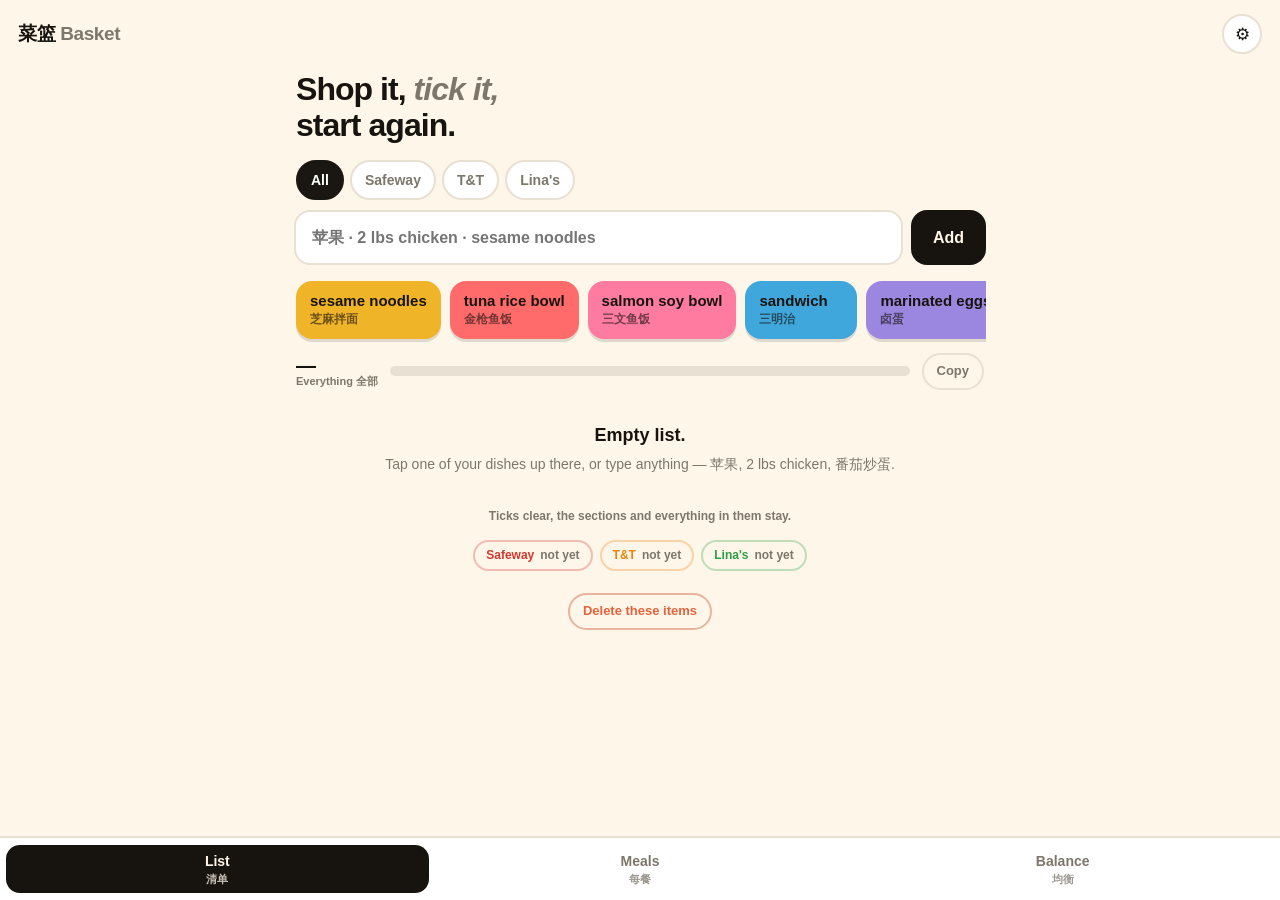
==== commit f3cb73b3: "Trim the list, drop the section counters, add optional cross-device sync - Sections are far lighter:" ====
--- a/grocery/basket-standalone.html
+++ b/grocery/basket-standalone.html
@@ -4,7 +4,7 @@
 <meta charset="utf-8">
 <meta name="viewport" content="width=device-width, initial-scale=1, viewport-fit=cover">
 <meta name="theme-color" content="#FFF6EA">
-<title>菜篮 Basket — grocery list &amp; weekly balance</title>
+<title>菜篮 Basket</title>
 <style>
 /* ── tokens ─────────────────────────────────────────────── */
 :root {
@@ -22,7 +22,7 @@
   --tabh:     calc(60px + env(safe-area-inset-bottom, 0px));
 }
 @media (prefers-color-scheme: dark) {
-  :root {
+  :root:not([data-theme="light"]) {
     --bg:       #14120E;
     --panel:    #1E1B16;
     --ink:      #F5EFE3;
@@ -32,6 +32,15 @@
     --shadow:   0 2px 0 rgba(0,0,0,.3), 0 10px 24px rgba(0,0,0,.28);
   }
 }
+:root[data-theme="dark"] {
+    --bg:       #14120E;
+    --panel:    #1E1B16;
+    --ink:      #F5EFE3;
+    --ink-soft: #9A9285;
+    --line:     #322D25;
+    --accent:   #F5EFE3;
+    --shadow:   0 2px 0 rgba(0,0,0,.3), 0 10px 24px rgba(0,0,0,.28);
+  }
 
 * { box-sizing: border-box; -webkit-tap-highlight-color: transparent; }
 body {
@@ -77,7 +86,7 @@
 .tab.is-active { background: var(--ink); color: var(--bg); }
 
 h1 { font-size: 26px; margin: 0; letter-spacing: -.03em; font-weight: 800; line-height: 1.12; }
-h1.display { font-size: 30px; margin: 10px 2px 16px; }
+h1.display { font-size: 25px; margin: 6px 2px 14px; }
 h1.display em { font-style: italic; color: var(--ink-soft); }
 .sub { color: var(--ink-soft); margin: 6px 0 0; font-size: 14px; }
 .muted { color: var(--ink-soft); }
@@ -162,8 +171,8 @@
 .favs::-webkit-scrollbar { display: none; }
 .favs:empty { display: none; }
 .fav {
-  flex: none; min-width: 116px; max-width: 168px; text-align: left;
-  border: 0; border-radius: 18px; padding: 13px 15px;
+  flex: none; min-width: 112px; max-width: 168px; text-align: left;
+  border: 0; border-radius: 16px; padding: 11px 14px;
   background: var(--c); color: #17140F;
   display: flex; flex-direction: column; gap: 2px;
   box-shadow: 0 3px 0 rgba(23,20,15,.13);
@@ -184,48 +193,44 @@
 
 /* ── the sections ───────────────────────────────────────── */
 .aisle {
-  border-radius: var(--r); padding: 12px 12px 6px; margin: 12px 0;
+  border-radius: 16px; padding: 8px 12px 6px; margin: 8px 0;
   background: var(--panel);
   background: color-mix(in srgb, var(--c) 12%, var(--panel));
   border: 2px solid transparent;
   border-color: color-mix(in srgb, var(--c) 26%, transparent);
 }
-.aislehead { display: flex; align-items: baseline; gap: 7px; padding: 2px 4px 8px; }
-.aislehead b { font-size: 15px; font-weight: 800; letter-spacing: -.01em; }
-.aislehead i { font-style: normal; font-size: 12px; font-weight: 700; color: var(--ink-soft); }
-.aislehead .count {
-  margin-left: auto; font-size: 12.5px; font-weight: 800; color: #fff;
-  background: var(--c); border-radius: 999px; min-width: 24px; text-align: center; padding: 2px 8px;
-}
+.aislehead { display: flex; align-items: baseline; gap: 6px; padding: 2px 3px 5px; }
+.aislehead b { font-size: 12.5px; font-weight: 800; letter-spacing: .02em; text-transform: uppercase; color: var(--c); }
+.aislehead i { font-style: normal; font-size: 11.5px; font-weight: 700; color: var(--ink-soft); }
 .items { list-style: none; margin: 0; padding: 0; }
 .item {
-  display: grid; grid-template-columns: 34px 1fr auto 34px;
-  gap: 8px; align-items: center; padding: 3px 0;
+  display: grid; grid-template-columns: 28px 1fr auto 30px;
+  gap: 9px; align-items: center;
 }
 .tick {
-  width: 30px; height: 30px; border-radius: 50%; padding: 0;
+  width: 26px; height: 26px; border-radius: 50%; padding: 0;
   border: 2.5px solid color-mix(in srgb, var(--c) 55%, var(--line));
   background: var(--panel); position: relative;
 }
 .tick.on { background: var(--c); border-color: var(--c); }
 .tick.on::after {
-  content: ""; position: absolute; left: 8px; top: 4px;
-  width: 7px; height: 13px; border: 2.5px solid #fff;
+  content: ""; position: absolute; left: 7px; top: 3px;
+  width: 6px; height: 11px; border: 2.5px solid #fff;
   border-top: 0; border-left: 0; transform: rotate(42deg);
 }
 .ibody {
-  border: 0; background: transparent; text-align: left; padding: 9px 0;
-  display: flex; flex-direction: column; gap: 1px; min-width: 0;
-}
-.ibody .nm { font-size: 16px; font-weight: 700; letter-spacing: -.01em; }
-.ibody .sub { font-size: 11.5px; color: var(--ink-soft); font-weight: 600; margin: 0;
+  border: 0; background: transparent; text-align: left; padding: 7px 0;
+  display: flex; flex-direction: column; gap: 0; min-width: 0;
+}
+.ibody .nm { font-size: 15px; font-weight: 700; letter-spacing: -.01em; }
+.ibody .sub { font-size: 11px; color: var(--ink-soft); font-weight: 600; margin: 0;
   overflow: hidden; text-overflow: ellipsis; white-space: nowrap; }
 .qtytag {
   font-size: 12px; font-weight: 800; color: var(--ink-soft);
   background: var(--panel); border-radius: 999px; padding: 3px 9px; white-space: nowrap;
 }
 .edit {
-  width: 30px; height: 30px; border-radius: 50%; border: 0;
+  width: 28px; height: 28px; border-radius: 50%; border: 0;
   background: transparent; color: var(--ink-soft); font-size: 17px; line-height: 1;
 }
 .edit:active { background: var(--panel); }
@@ -404,8 +409,7 @@
 }
 
 @media (min-width: 700px) {
-  h1.display { font-size: 38px; }
-  .item { grid-template-columns: 38px 1fr auto 38px; }
+  h1.display { font-size: 32px; }
 }
 
 </style>
@@ -1433,38 +1437,87 @@
 });
 
 let store;
+
+/* Anything that arrives — from storage, an import, or another device — is
+   run through here, so a half-written or older shape can never crash a
+   render. */
+function normalise(raw) {
+  const s = Object.assign(blank(), raw);
+  s.settings = Object.assign(blank().settings, raw.settings);
+  s.settings.targets = Object.assign(defaultTargets(), s.settings.targets);
+  s.learned = s.learned || {};
+  s.meals = s.meals || {};
+  s.runs = s.runs || [];
+  s.list = s.list || { items: [] };
+  s.list.items = s.list.items || [];
+  /* v1 kept a separate list per week — fold them all into the one list */
+  if (raw.weeks) {
+    for (const wk of Object.keys(raw.weeks)) {
+      for (const it of (raw.weeks[wk].items || [])) {
+        if (!s.list.items.some(x => (x.foodId || normalize(x.name)) === (it.foodId || normalize(it.name)))) {
+          s.list.items.push(Object.assign({ store: storeOf(it.foodId) }, it));
+        }
+      }
+    }
+    delete s.weeks;
+  }
+  for (const it of s.list.items) if (!it.store) it.store = storeOf(it.foodId);
+  return s;
+}
 function load() {
   try {
     const raw = JSON.parse(localStorage.getItem(STORE_KEY));
-    if (raw && (raw.list || raw.weeks)) {
-      store = Object.assign(blank(), raw);
-      store.settings = Object.assign(blank().settings, raw.settings);
-      store.settings.targets = Object.assign(defaultTargets(), store.settings.targets);
-      store.learned = store.learned || {};
-      store.meals = store.meals || {};
-      store.runs = store.runs || [];
-      store.list = store.list || { items: [] };
-      store.list.items = store.list.items || [];
-      /* v1 kept a separate list per week — fold them all into the one list */
-      if (raw.weeks) {
-        for (const wk of Object.keys(raw.weeks)) {
-          for (const it of (raw.weeks[wk].items || [])) {
-            if (!store.list.items.some(x => (x.foodId || normalize(x.name)) === (it.foodId || normalize(it.name)))) {
-              store.list.items.push(Object.assign({ store: storeOf(it.foodId) }, it));
-            }
-          }
-        }
-        delete store.weeks;
-      }
-      for (const it of store.list.items) if (!it.store) it.store = storeOf(it.foodId);
-      return;
-    }
+    if (raw && (raw.list || raw.weeks)) { store = normalise(raw); return; }
   } catch (e) { /* corrupt or blocked storage — start clean */ }
   store = blank();
 }
 function save() {
+  store.updatedAt = Date.now();
+  store.by = CLIENT_ID;
   try { localStorage.setItem(STORE_KEY, JSON.stringify(store)); }
   catch (e) { console.warn('Could not save — storage unavailable.', e); }
+  cloudPush();
+}
+
+/* ── the same basket on your other device ───────────────────
+   Everything above is complete on its own: the list lives in this browser.
+   Where the page happens to be served somewhere that offers a shared
+   document store — a published Artifact — the basket follows you from the
+   laptop you wrote it on to the phone in the shop. Anywhere else, every
+   line of this is inert. */
+const CLIENT_ID = Math.random().toString(36).slice(2, 9);
+const CLOUD_DOC = 'basket/state';
+let cloudDoc = null, cloudTimer = null;
+
+function cloudPush() {
+  if (!cloudDoc) return;
+  clearTimeout(cloudTimer);
+  cloudTimer = setTimeout(() => {
+    try { cloudDoc.set(JSON.parse(JSON.stringify(store))).catch(() => {}); }
+    catch (e) { /* offline or revoked — localStorage already has it */ }
+  }, 800);
+}
+
+/* null everywhere but a published Artifact — every caller branches on it */
+async function useCap(name) {
+  if (typeof window === 'undefined' || !window.claude || typeof window.claude.use !== 'function') return null;
+  try { return await window.claude.use(name); } catch (e) { return null; }
+}
+
+async function startCloud() {
+  const db = await useCap('db');
+  if (!db) return;
+  cloudDoc = db.doc(CLOUD_DOC);
+  cloudDoc.onSnapshot(snap => {
+    if (!snap.exists) { cloudPush(); return; }        /* first device seeds it */
+    const remote = snap.data();
+    if (!remote || remote.by === CLIENT_ID) return;   /* our own write, echoed */
+    if ((remote.updatedAt || 0) <= (store.updatedAt || 0)) return;  /* ours is newer */
+    store = normalise(JSON.parse(JSON.stringify(remote)));
+    try { localStorage.setItem(STORE_KEY, JSON.stringify(store)); } catch (e) { /* ignore */ }
+    renderAll();
+    toast('Updated from your other device');
+  }, () => { cloudDoc = null; });
 }
 const uid = () => Math.random().toString(36).slice(2, 9);
 
@@ -1782,7 +1835,6 @@
     const head = el('div', 'aislehead');
     head.append(el('b', null, aisle.en));
     head.append(el('i', null, aisle.zh));
-    head.append(el('span', 'count', `${mine.filter(i => !i.got).length}`));
     sec.append(head);
 
     const ul = el('ul', 'items');
@@ -2544,11 +2596,21 @@
   toast('Targets reset');
 });
 
-$('#exportData').addEventListener('click', () => {
-  const blob = new Blob([JSON.stringify(store, null, 2)], { type: 'application/json' });
+$('#exportData').addEventListener('click', async () => {
+  const json = JSON.stringify(store, null, 2);
+  const filename = `basket-${key(today())}.json`;
+  /* Hosted, the viewer has to be handed the file through the platform;
+     opened as a local file, an ordinary download link does it. */
+  const downloads = await useCap('downloads');
+  if (downloads) {
+    try { await downloads.save({ filename, data: json }); toast('Backup saved'); }
+    catch (e) { if (!e || e.code !== 'declined') toast('Could not save the backup'); }
+    return;
+  }
+  const blob = new Blob([json], { type: 'application/json' });
   const a = el('a');
   a.href = URL.createObjectURL(blob);
-  a.download = `basket-${key(today())}.json`;
+  a.download = filename;
   document.body.append(a); a.click(); a.remove();
   setTimeout(() => URL.revokeObjectURL(a.href), 1000);
 });
@@ -2578,6 +2640,7 @@
 /* ── go ────────────────────────────────────────────────────── */
 load();
 renderAll();
+startCloud();
 
 </script>
 </body>
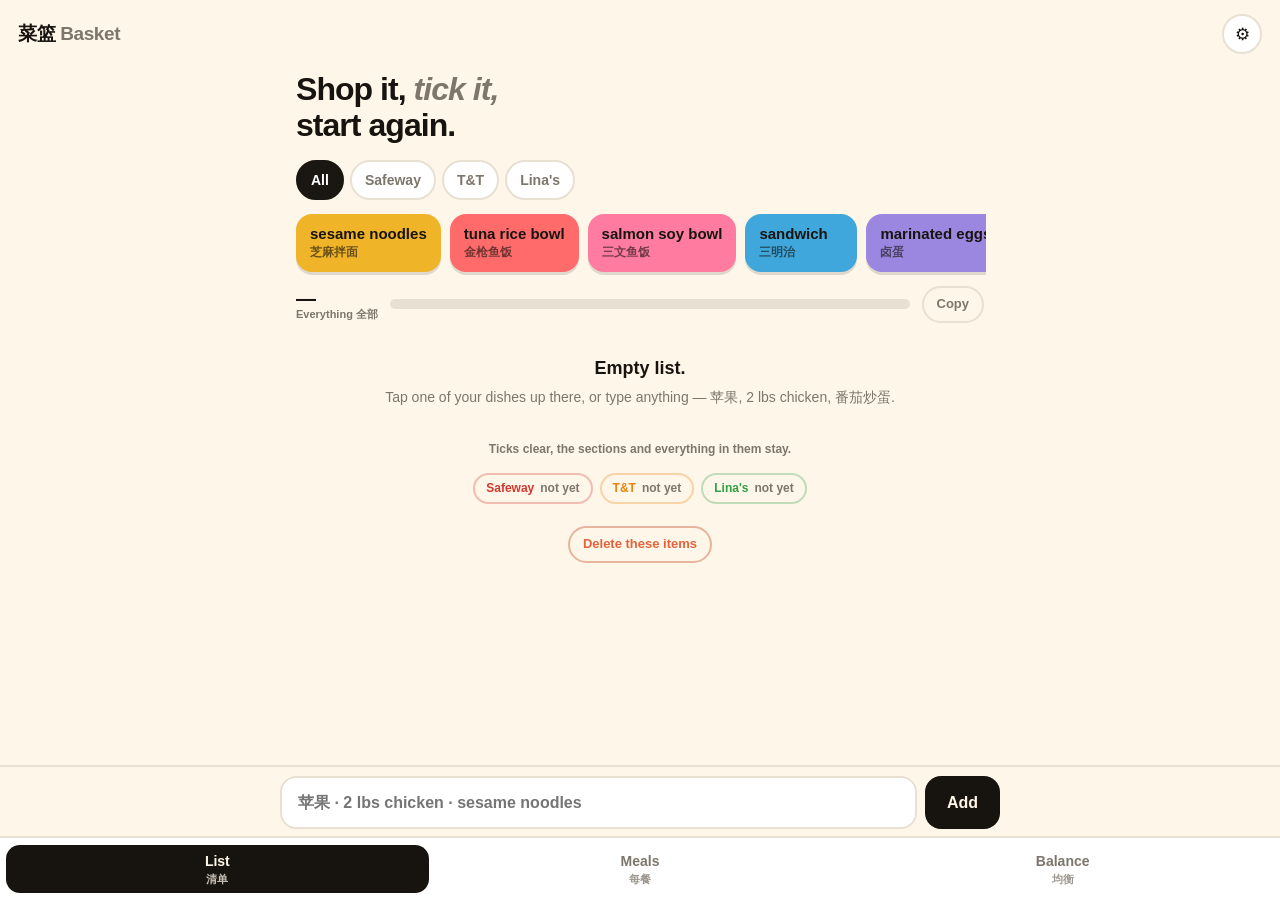
==== commit c6473684: "Move the add bar to the bottom, and ask what a dish still needs The add bar is now fixed above the t" ====
--- a/grocery/basket-standalone.html
+++ b/grocery/basket-standalone.html
@@ -20,6 +20,7 @@
   --r:        20px;
   --shadow:   0 2px 0 rgba(23,20,15,.06), 0 10px 24px rgba(23,20,15,.05);
   --tabh:     calc(60px + env(safe-area-inset-bottom, 0px));
+  --addh:     70px;
 }
 @media (prefers-color-scheme: dark) {
   :root:not([data-theme="light"]) {
@@ -67,7 +68,9 @@
   width: 40px; height: 40px; border-radius: 50%; border: 2px solid var(--line);
   background: var(--panel); font-size: 17px; line-height: 1;
 }
-main { max-width: 720px; margin: 0 auto; padding: 6px 14px calc(30px + var(--tabh)); }
+main { max-width: 720px; margin: 0 auto; padding: 6px 14px calc(24px + var(--tabh)); }
+/* only the list carries the bottom add bar, so only it reserves the room */
+#view-list.is-active { padding-bottom: var(--addh); }
 .view { display: none; }
 .view.is-active { display: block; }
 
@@ -144,10 +147,15 @@
 .schip.on i { background: rgba(255,255,255,.28); color: #fff; }
 
 /* ── add bar ────────────────────────────────────────────── */
-.addbar { margin-bottom: 12px; }
-.addrow { display: flex; gap: 8px; }
+/* the add bar sits at the bottom, above the tabs, where your thumb is */
+.addbar {
+  position: fixed; left: 0; right: 0; bottom: var(--tabh); z-index: 25;
+  background: var(--bg); border-top: 2px solid var(--line);
+  padding: 9px 14px 11px;
+}
+.addrow { display: flex; gap: 8px; max-width: 720px; margin: 0 auto; }
 .addrow input {
-  flex: 1; min-width: 0; font-size: 16px; padding: 14px 16px;
+  flex: 1; min-width: 0; font-size: 16px; padding: 13px 16px;
   border-radius: 16px; background: var(--panel); font-weight: 600;
 }
 .add {
@@ -155,7 +163,7 @@
   padding: 0 22px; border-radius: 16px; font-weight: 800; flex: none;
 }
 .add:active { transform: scale(.97); }
-.suggests { display: flex; gap: 7px; overflow-x: auto; margin-top: 9px; scrollbar-width: none; }
+.suggests { display: flex; gap: 7px; overflow-x: auto; margin: 0 auto 9px; max-width: 720px; scrollbar-width: none; }
 .suggests::-webkit-scrollbar { display: none; }
 .suggests:empty { display: none; }
 .sug {
@@ -203,10 +211,22 @@
 .aislehead b { font-size: 12.5px; font-weight: 800; letter-spacing: .02em; text-transform: uppercase; color: var(--c); }
 .aislehead i { font-style: normal; font-size: 11.5px; font-weight: 700; color: var(--ink-soft); }
 .items { list-style: none; margin: 0; padding: 0; }
-.item {
+.item .row { position: relative; overflow: hidden; border-radius: 12px; }
+.behind {
+  position: absolute; inset: 0; display: flex; align-items: center; justify-content: flex-end;
+  padding-right: 16px; background: var(--bad); border-radius: 12px;
+  color: #fff; font-size: 13px; font-weight: 800;
+}
+.face {
+  position: relative;
   display: grid; grid-template-columns: 28px 1fr auto 30px;
   gap: 9px; align-items: center;
-}
+  background: color-mix(in srgb, var(--c) 12%, var(--panel));
+  touch-action: pan-y; user-select: none; -webkit-user-select: none;
+}
+.item.swiping .face { cursor: grabbing; }
+.qtytag.empty { padding: 0; background: none; }
+.listtip { text-align: center; font-size: 11.5px; color: var(--ink-soft); font-weight: 600; margin: 12px 0 4px; }
 .tick {
   width: 26px; height: 26px; border-radius: 50%; padding: 0;
   border: 2.5px solid color-mix(in srgb, var(--c) 55%, var(--line));
@@ -412,6 +432,51 @@
   h1.display { font-size: 32px; }
 }
 
+/* ── what do you need to buy? ───────────────────────────── */
+.sheet { position: fixed; inset: 0; z-index: 50; display: flex; align-items: flex-end; justify-content: center; }
+.sheet[hidden] { display: none; }
+.sheetback { position: absolute; inset: 0; background: rgba(23, 20, 15, .5); }
+.sheetpanel {
+  position: relative; width: 100%; max-width: 560px; max-height: 84vh;
+  display: flex; flex-direction: column;
+  background: var(--panel); border-radius: 24px 24px 0 0;
+  padding: 16px 14px calc(14px + env(safe-area-inset-bottom, 0px));
+  box-shadow: 0 -8px 40px rgba(0, 0, 0, .28);
+  animation: sheetup .2s ease-out;
+}
+@keyframes sheetup { from { transform: translateY(14px); opacity: .6; } }
+@media (prefers-reduced-motion: reduce) { .sheetpanel { animation: none; } }
+.sheethead { display: flex; align-items: flex-start; justify-content: space-between; gap: 12px; padding: 0 4px 10px; }
+.sheethead b { display: block; font-size: 19px; font-weight: 800; letter-spacing: -.02em; }
+.sheethead i { font-style: normal; font-size: 13px; color: var(--ink-soft); font-weight: 600; }
+.sheetclose {
+  width: 34px; height: 34px; border-radius: 50%; flex: none;
+  border: 2px solid var(--line); background: transparent; color: var(--ink-soft); font-size: 18px; line-height: 1;
+}
+.sheetlist { overflow-y: auto; -webkit-overflow-scrolling: touch; padding: 2px 0; }
+.sline {
+  display: flex; align-items: center; gap: 11px; width: 100%; text-align: left;
+  border: 0; background: transparent; padding: 9px 6px; border-radius: 12px;
+}
+.sline + .sline { border-top: 1px solid var(--line); }
+.sbox {
+  width: 25px; height: 25px; border-radius: 9px; flex: none; position: relative;
+  border: 2.5px solid var(--line); background: var(--bg);
+}
+.sline.on .sbox { background: var(--c); border-color: var(--c); }
+.sline.on .sbox::after {
+  content: ""; position: absolute; left: 7px; top: 2px;
+  width: 6px; height: 12px; border: 2.5px solid #fff; border-top: 0; border-left: 0; transform: rotate(42deg);
+}
+.smid { min-width: 0; flex: 1; display: flex; flex-direction: column; }
+.smid b { font-size: 15px; font-weight: 700; }
+.smid i { font-style: normal; font-size: 11.5px; color: var(--ink-soft); font-weight: 600; }
+.sline:not(.on) .smid b { color: var(--ink-soft); }
+.sqty { font-size: 12px; font-weight: 800; color: var(--ink-soft); background: var(--bg); border-radius: 999px; padding: 3px 9px; }
+.sheetfoot { display: flex; gap: 8px; align-items: center; padding-top: 12px; border-top: 2px solid var(--line); }
+.sheetfoot .add { flex: 1; padding: 14px; border-radius: 16px; }
+.sheetfoot .add:disabled { background: var(--line); color: var(--ink-soft); }
+
 </style>
 </head>
 <body>
@@ -430,32 +495,33 @@
 
   <div class="stores" id="storeChips"></div>
 
+  <div class="favs" id="favs"></div>
+
+  <div class="progress">
+    <div class="pnum"><b id="listCount">—</b><i id="listWhere"></i></div>
+    <div class="bar"><i id="listBar"></i></div>
+    <button class="ghost" id="copyList" type="button">Copy</button>
+  </div>
+
+  <div id="sections"></div>
+  <p class="listtip" id="listTip" hidden>Swipe an item left to delete it · tap ⋯ to edit it</p>
+  <div class="staples" id="staples"></div>
+
+  <button class="bigdone" id="doneBtn" type="button" hidden>Shopping done ✓</button>
+  <p class="donehint">Ticks clear, the sections and everything in them stay.</p>
+  <div class="runs" id="runs"></div>
+
+  <div class="listfoot">
+    <button class="ghost danger" id="emptyList" type="button">Delete these items</button>
+  </div>
+
   <div class="addbar">
+    <div class="suggests" id="suggests"></div>
     <div class="addrow">
       <input id="addInput" type="text" autocomplete="off" enterkeyhint="done"
              placeholder="苹果 · 2 lbs chicken · sesame noodles">
       <button class="add" id="addBtn" type="button">Add</button>
     </div>
-    <div class="suggests" id="suggests"></div>
-  </div>
-
-  <div class="favs" id="favs"></div>
-
-  <div class="progress">
-    <div class="pnum"><b id="listCount">—</b><i id="listWhere"></i></div>
-    <div class="bar"><i id="listBar"></i></div>
-    <button class="ghost" id="copyList" type="button">Copy</button>
-  </div>
-
-  <div id="sections"></div>
-  <div class="staples" id="staples"></div>
-
-  <button class="bigdone" id="doneBtn" type="button" hidden>Shopping done ✓</button>
-  <p class="donehint">Ticks clear, the sections and everything in them stay.</p>
-  <div class="runs" id="runs"></div>
-
-  <div class="listfoot">
-    <button class="ghost danger" id="emptyList" type="button">Delete these items</button>
   </div>
 
 </section>
@@ -588,6 +654,25 @@
   <button class="tab" data-view="meals" type="button"><b>Meals</b><i>每餐</i></button>
   <button class="tab" data-view="week" type="button"><b>Balance</b><i>均衡</i></button>
 </nav>
+
+<div class="sheet" id="sheet" hidden>
+  <div class="sheetback" id="sheetBack"></div>
+  <div class="sheetpanel" role="dialog" aria-modal="true" aria-labelledby="sheetTitle">
+    <div class="sheethead">
+      <div>
+        <b id="sheetTitle">—</b>
+        <i>What do you still need to buy?</i>
+      </div>
+      <button class="sheetclose" id="sheetClose" type="button" aria-label="Close">×</button>
+    </div>
+    <div class="sheetlist" id="sheetList"></div>
+    <div class="sheetfoot">
+      <button class="ghost" id="sheetAll" type="button">All</button>
+      <button class="ghost" id="sheetNone" type="button">None</button>
+      <button class="add" id="sheetAdd" type="button">Add</button>
+    </div>
+  </div>
+</div>
 
 <div class="toast" id="toast"></div>
 
@@ -1432,6 +1517,7 @@
     hideStaples: true,
     favourites: DEFAULT_FAVOURITES.slice(),
     store: 'all',
+    dishSkip: {},
   },
   learned: {}, list: { items: [] }, runs: [], meals: {},
 });
@@ -1446,6 +1532,7 @@
   s.settings = Object.assign(blank().settings, raw.settings);
   s.settings.targets = Object.assign(defaultTargets(), s.settings.targets);
   s.learned = s.learned || {};
+  s.settings.dishSkip = s.settings.dishSkip || {};
   s.meals = s.meals || {};
   s.runs = s.runs || [];
   s.list = s.list || { items: [] };
@@ -1799,11 +1886,7 @@
     b.append(el('b', null, r.names[0]));
     const alt = r.names.find(x => hasCJK(x) !== hasCJK(r.names[0]));
     b.append(el('i', null, alt || `${r.ingredients.length} items`));
-    b.addEventListener('click', () => {
-      const res = addTyped(r.names[0], f);
-      save(); renderList();
-      toast(`${r.names[0]} → ${res.added.length} on the list`);
-    });
+    b.addEventListener('click', () => openSheet(r.id, r.ingredients));
     favs.append(b);
   });
 
@@ -1842,6 +1925,8 @@
     sec.append(ul);
     host.append(sec);
   }
+
+  $('#listTip').hidden = !shown.length;
 
   /* seasonings you already own */
   const fold = $('#staples');
@@ -1880,6 +1965,11 @@
 
 function itemRow(it) {
   const li = el('li', 'item' + (it.got ? ' is-got' : ''));
+  const row = el('div', 'row');
+  const behind = el('div', 'behind');
+  behind.append(el('span', null, 'Delete 删除'));
+  const face = el('div', 'face');
+  row.append(behind, face);
 
   const toggle = () => { it.got = !it.got; save(); renderList(); };
 
@@ -1887,7 +1977,7 @@
   tick.setAttribute('aria-pressed', it.got ? 'true' : 'false');
   tick.setAttribute('aria-label', (it.got ? 'Untick ' : 'Tick ') + it.name);
   tick.addEventListener('click', toggle);
-  li.append(tick);
+  face.append(tick);
 
   const body = btn('ibody');
   const nm = el('span', 'nm', it.name);
@@ -1899,9 +1989,9 @@
   if (it.note) bits.push(it.note);
   if (bits.length) body.append(el('span', 'sub', bits.join(' · ')));
   body.addEventListener('click', toggle);
-  li.append(body);
-
-  if (it.qty) li.append(el('span', 'qtytag', it.qty));
+  face.append(body);
+
+  face.append(it.qty ? el('span', 'qtytag', it.qty) : el('span', 'qtytag empty'));
 
   const more = btn('edit', '⋯');
   more.setAttribute('aria-label', 'Edit ' + it.name);
@@ -1910,8 +2000,54 @@
     panel.classList.toggle('open');
     if (panel.classList.contains('open') && !panel.childNodes.length) fillPanel(panel, it);
   });
-  li.append(more, panel);
+  face.append(more);
+  li.append(row, panel);
+  attachSwipe(li, face, it);
   return li;
+}
+
+/* Drag a row to the left past the halfway mark and it goes — with an Undo,
+   because a grocery list is not worth a confirm dialog. Vertical drags are
+   handed straight back to the page so the list still scrolls. */
+function attachSwipe(li, face, it) {
+  let sx = 0, sy = 0, dx = 0, tracking = false, axis = '', moved = false;
+  const settle = () => { face.style.transition = ''; face.style.transform = ''; li.classList.remove('swiping'); };
+
+  face.addEventListener('pointerdown', e => {
+    if (e.pointerType === 'mouse' && e.button !== 0) return;
+    sx = e.clientX; sy = e.clientY; dx = 0; tracking = true; axis = ''; moved = false;
+    face.style.transition = 'none';
+  });
+  face.addEventListener('pointermove', e => {
+    if (!tracking) return;
+    const mx = e.clientX - sx, my = e.clientY - sy;
+    if (!axis) {
+      if (Math.abs(mx) < 10 && Math.abs(my) < 10) return;
+      if (Math.abs(my) >= Math.abs(mx)) { tracking = false; settle(); return; }
+      axis = 'x';
+      li.classList.add('swiping');
+      try { face.setPointerCapture(e.pointerId); } catch (err) { /* older browsers */ }
+    }
+    dx = Math.max(-170, Math.min(0, mx));
+    if (dx < -6) moved = true;
+    face.style.transform = `translateX(${dx}px)`;
+  });
+  const release = () => {
+    if (!tracking) return;
+    tracking = false;
+    face.style.transition = 'transform .18s ease-out';
+    if (dx < -92) {
+      face.style.transform = 'translateX(-110%)';
+      setTimeout(() => removeItem(it.id, true), 150);
+    } else settle();
+  };
+  face.addEventListener('pointerup', release);
+  face.addEventListener('pointercancel', () => { tracking = false; settle(); });
+  /* a drag must not also read as a tap on the row underneath */
+  face.addEventListener('click', e => {
+    if (!moved) return;
+    e.stopPropagation(); e.preventDefault(); moved = false;
+  }, true);
 }
 
 function fillPanel(panel, it) {
@@ -1928,7 +2064,7 @@
   name.setAttribute('aria-label', 'Item name');
   name.addEventListener('change', () => {
     const v = name.value.trim();
-    if (!v) { removeItem(it.id); return; }
+    if (!v) { removeItem(it.id, true); return; }
     const { qty, name: n } = splitQty(v);
     it.name = n;
     if (qty) it.qty = qty;
@@ -1985,20 +2121,121 @@
   row('Note 备注', note);
 
   const del = btn('ghost danger', 'Remove from the list');
-  del.addEventListener('click', () => removeItem(it.id));
+  del.addEventListener('click', () => removeItem(it.id, true));
   panel.append(del);
 }
 
 function learn(it) { store.learned[normalize(it.name)] = { aisle: it.aisle, groups: it.groups.slice() }; }
-function removeItem(id) {
-  store.list.items = listItems().filter(i => i.id !== id);
+function removeItem(id, undoable) {
+  const items = listItems();
+  const at = items.findIndex(i => i.id === id);
+  if (at < 0) return;
+  const [gone] = items.splice(at, 1);
   save(); renderList();
+  if (!undoable) return;
+  toast(`Deleted ${gone.name}`, 'Undo', () => {
+    listItems().splice(Math.min(at, listItems().length), 0, gone);
+    save(); renderList();
+  });
+}
+
+/* ── what do you actually need? ────────────────────────────
+   A dish knows its ingredients; only you know what is already in the
+   cupboard. Seasonings start unticked, everything else ticked, and whatever
+   you decide is remembered for that dish next time. */
+let sheetRows = [], sheetDish = '';
+
+function openSheet(dish, ingredients) {
+  const remembered = store.settings.dishSkip || {};
+  const known = Object.prototype.hasOwnProperty.call(remembered, dish);
+  const skip = new Set(known ? remembered[dish] : []);
+
+  sheetDish = dish;
+  sheetRows = ingredients.map(raw => {
+    const { qty, name } = splitQty(raw);
+    const cls = classify(name);
+    const id = cls.food ? cls.food.id : normalize(name);
+    const staple = (cls.aisle === 'pantry' || cls.aisle === 'spice') && !cls.groups.length;
+    return {
+      raw, name, qty, cls, staple,
+      onList: listItems().some(i => (i.foodId || normalize(i.name)) === id),
+      on: known ? !skip.has(raw) : !staple,
+    };
+  });
+
+  $('#sheetTitle').textContent = dish;
+  drawSheet();
+  $('#sheet').hidden = false;
+  document.body.style.overflow = 'hidden';
+}
+function closeSheet() {
+  $('#sheet').hidden = true;
+  document.body.style.overflow = '';
+}
+function drawSheet() {
+  const host = $('#sheetList');
+  host.innerHTML = '';
+  for (const r of sheetRows) {
+    const line = btn('sline' + (r.on ? ' on' : ''));
+    line.style.setProperty('--c', AISLE_BY_ID[r.cls.aisle].c);
+    const box = el('span', 'sbox');
+    line.append(box);
+    const mid = el('span', 'smid');
+    mid.append(el('b', null, r.name));
+    const bits = [];
+    const alt = otherName(r.cls.food, r.name);
+    if (alt) bits.push(alt);
+    if (r.onList) bits.push('already on the list');
+    else if (r.staple) bits.push('you probably have this');
+    if (bits.length) mid.append(el('i', null, bits.join(' · ')));
+    line.append(mid);
+    if (r.qty) line.append(el('span', 'sqty', r.qty));
+    line.addEventListener('click', () => { r.on = !r.on; drawSheet(); });
+    host.append(line);
+  }
+  const n = sheetRows.filter(r => r.on).length;
+  $('#sheetAdd').textContent = n ? `Add ${n}` : 'Add nothing';
+  $('#sheetAdd').disabled = !n;
+}
+$('#sheetBack').addEventListener('click', closeSheet);
+$('#sheetClose').addEventListener('click', closeSheet);
+$('#sheetAll').addEventListener('click', () => { sheetRows.forEach(r => { r.on = true; }); drawSheet(); });
+$('#sheetNone').addEventListener('click', () => { sheetRows.forEach(r => { r.on = false; }); drawSheet(); });
+document.addEventListener('keydown', e => { if (e.key === 'Escape' && !$('#sheet').hidden) closeSheet(); });
+
+$('#sheetAdd').addEventListener('click', () => {
+  const take = sheetRows.filter(r => r.on);
+  if (!take.length) return;
+  for (const r of take) addToList(r.raw, sheetDish, store.settings.store);
+  /* remember what you said you already had */
+  store.settings.dishSkip[sheetDish] = sheetRows.filter(r => !r.on).map(r => r.raw);
+  save(); renderList(); closeSheet();
+  toast(`${take.length} on the list`);
+});
+
+/* a dish typed or tapped goes through the picker; anything else is an item */
+function dishFor(text) {
+  const recipe = matchRecipe(text);
+  if (recipe) return { dish: recipe.id, ingredients: recipe.ingredients };
+  const foods = improviseDish(text);
+  if (foods) return { dish: text, ingredients: foods.map(f => hasCJK(text) ? (f.zh[0] || f.en[0]) : f.en[0]) };
+  return null;
 }
 
 /* ── the add bar ───────────────────────────────────────────── */
 function submitAdd() {
   const input = $('#addInput');
-  const res = addTyped(input.value, store.settings.store);
+  const typed = input.value.trim();
+  if (!typed) return;
+
+  const dish = dishFor(typed);
+  if (dish) {
+    input.value = '';
+    renderSuggests('');
+    openSheet(dish.dish, dish.ingredients);
+    return;
+  }
+  const res = addTyped(typed, store.settings.store);
   if (!res) return;
   save();
   input.value = '';
@@ -2172,6 +2409,8 @@
     const shop = btn('esmall', '＋');
     shop.title = 'Send its ingredients to the list';
     shop.addEventListener('click', () => {
+      const dish = dishFor(e.text);
+      if (dish) return openSheet(dish.dish, dish.ingredients);
       const res = addTyped(e.text, store.settings.store);
       save(); renderList();
       toast(res && res.added.length ? `${res.added.length} on the list` : 'Nothing to add');
